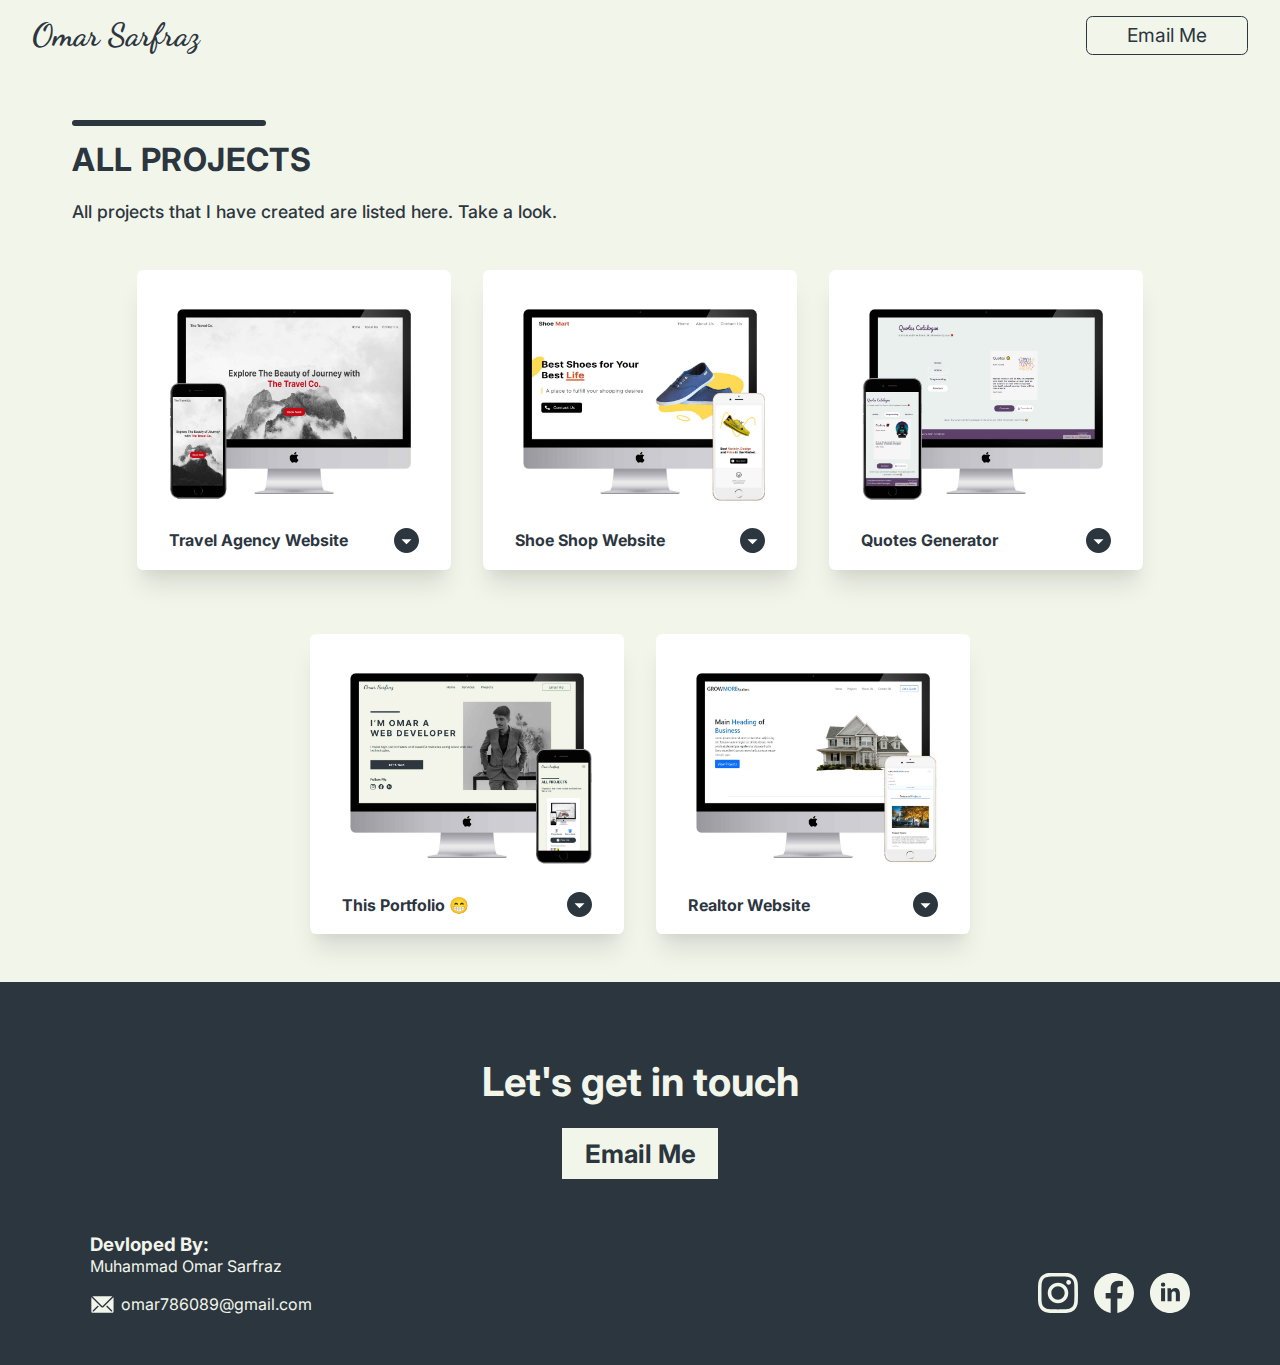
==== projects.html @ 62e6a7c0 "Projects Page Done" ====
<!DOCTYPE html>
<html lang="en">
<head>
    <meta charset="UTF-8">
    <meta http-equiv="X-UA-Compatible" content="IE=edge">
    <meta name="viewport" content="width=device-width, initial-scale=1.0">
    <link rel="preconnect" href="https://fonts.googleapis.com">
    <link rel="preconnect" href="https://fonts.gstatic.com" crossorigin>
    <link href="https://fonts.googleapis.com/css2?family=Dancing+Script:wght@700&family=Inter:wght@400;500;700&display=swap" rel="stylesheet">
    <link rel="stylesheet" href="styles.css">
    <script defer src="projects.js"></script>
    <title>Omar Sarfraz - Projects</title>
</head>
<body>
    <header>
        <div class="logo">
            <a href="#">Omar Sarfraz</a>
        </div>
        <img id="menu" src="assets/Vector-hamburger.svg" alt="Menu">
        <nav id="nav" class="nav-d-none">
            <img id="cross" src="assets/Cross-Icon.svg" alt="Close">
            <ul>
                <li> <a class="nav-link" href="index.html">Home</a> </li>
                <li> <a class="nav-link" href="index.html#services">Services</a> </li>
                <li> <a class="nav-link" href="#">Projects</a> </li>
            </ul>
            <div class="email-button-nav">
                <a href="mailto:omar786089@gmail.com">Email Me</a>
            </div>
        </nav>
    </header>
    <section class="projects-page">
        <div class="projects-page-sec">
            <div>
                <h1 class="services-heading">ALL PROJECTS</h1>
                <p class="services-subheading">All projects that I have created are listed here. Take a look.</p>
            </div>
        </div>
        <div class="container">
            <div class="card">
                <img class="card-pic" src="assets/thetravelco.png" alt="Project Pic">
                <div class="card-hidden-section" id="card-hidden1" data-cardopen="false">
                    <div class="card-icons">
                        <a href="https://www.figma.com/file/0WrxqHz32QwrpqXl2c9Cfi/Business-Website?node-id=2%3A2" target="_blank" rel="noopener noreferrer">
                            <div>
                                <img class="img1" src="assets/logos_figma.svg" alt="Figma Icon">
                                <p>Figma Design</p>
                            </div>
                        </a>
                        <a href="https://bitbucket.org/omarsarfraz/businesswebsite/src/master/" target="_blank" rel="noopener noreferrer">
                            <div>
                                <img class="img2" src="assets/logos_bitbucket.svg" alt="BitBucket Icon">
                                <p>Source Code</p>
                            </div>
                        </a>
                    </div>                    
                    <a class="card-live-btn" href="http://thetravelco.surge.sh/" target="_blank" rel="noopener noreferrer"> <img src="assets/live-icon.svg" alt=""> View Live</a>
                    <div class="tech-used-outer">
                        <h5>Technologies Used</h5>
                        <div class="tech-used">
                            <img src="assets/vscode-icons_file-type-html.svg" alt="HTML">
                            <img src="assets/vscode-icons_file-type-css.svg" alt="CSS">
                            <img src="assets/logos_javascript.svg" alt="JavaScript">
                        </div>
                    </div>
                </div>
                <div class="card-bottom">
                    <h2 class="card-heading" >Travel Agency Website</h2>
                    <svg id="card-bottom1" width="25" height="25" viewBox="0 0 40 40" fill="none" xmlns="http://www.w3.org/2000/svg">
                        <path d="M20 0C8.96 0 0 8.96 0 20C0 31.04 8.96 40 20 40C31.04 40 40 31.04 40 20C40 8.96 31.04 0 20 0ZM20 26L12 18H28L20 26Z" fill="#2C363F"/>
                    </svg>
                </div>
            </div>

            <div class="card">
                <img class="card-pic" src="assets/shoemart.png" alt="Project Pic">
                <div class="card-hidden-section" id="card-hidden2" data-cardopen="false">
                    <div class="card-icons">
                        <a href="https://www.figma.com/file/qsRGljgUSd94bOkDJQV2uw/Landing-Page?node-id=0%3A1" target="_blank" rel="noopener noreferrer">
                            <div>
                                <img class="img1" src="assets/logos_figma.svg" alt="Figma Icon">
                                <p>Figma Design</p>
                            </div>
                        </a>
                        <a href="https://bitbucket.org/omarsarfraz/landinpagehtml/src/master/" target="_blank" rel="noopener noreferrer">
                            <div>
                                <img class="img2" src="assets/logos_bitbucket.svg" alt="BitBucket Icon">
                                <p>Source Code</p>
                            </div>
                        </a>
                    </div>                    
                    <a class="card-live-btn" href="http://shoemartbyomar.surge.sh/" target="_blank" rel="noopener noreferrer"> <img src="assets/live-icon.svg" alt=""> View Live</a>
                    <div class="tech-used-outer">
                        <h5>Technologies Used</h5>
                        <div class="tech-used">
                            <img src="assets/vscode-icons_file-type-html.svg" alt="HTML">
                            <img src="assets/vscode-icons_file-type-css.svg" alt="CSS">
                            <img src="assets/logos_javascript.svg" alt="JavaScript">
                        </div>
                    </div>
                </div>
                <div class="card-bottom">
                    <h2 class="card-heading" >Shoe Shop Website</h2>
                    <svg id="card-bottom2" width="25" height="25" viewBox="0 0 40 40" fill="none" xmlns="http://www.w3.org/2000/svg">
                        <path d="M20 0C8.96 0 0 8.96 0 20C0 31.04 8.96 40 20 40C31.04 40 40 31.04 40 20C40 8.96 31.04 0 20 0ZM20 26L12 18H28L20 26Z" fill="#2C363F"/>
                    </svg>
                </div>
            </div>

            <div class="card">
                <img class="card-pic" src="assets/quotegenerator.png" alt="Project Pic">
                <div class="card-hidden-section" id="card-hidden3" data-cardopen="false">
                    <div class="card-icons">
                        <a href="https://www.figma.com/file/efzPJVreYxTq31LFjkBIi7/Quote-Generator?node-id=0%3A1" target="_blank" rel="noopener noreferrer">
                            <div>
                                <img class="img1" src="assets/logos_figma.svg" alt="Figma Icon">
                                <p>Figma Design</p>
                            </div>
                        </a>
                        <a href="https://bitbucket.org/omarsarfraz/quote-generator/src/master/" target="_blank" rel="noopener noreferrer">
                            <div>
                                <img class="img2" src="assets/logos_bitbucket.svg" alt="BitBucket Icon">
                                <p>Source Code</p>
                            </div>
                        </a>
                    </div>                    
                    <a class="card-live-btn" href="https://quotesgeneratorbyomar.000webhostapp.com/" target="_blank" rel="noopener noreferrer"> <img src="assets/live-icon.svg" alt=""> View Live</a>
                    <div class="tech-used-outer">
                        <h5>Technologies Used</h5>
                        <div class="tech-used">
                            <img src="assets/vscode-icons_file-type-html.svg" alt="HTML">
                            <img src="assets/vscode-icons_file-type-css.svg" alt="CSS">
                            <img src="assets/logos_javascript.svg" alt="JavaScript">
                        </div>
                    </div>
                </div>
                <div class="card-bottom">
                    <h2 class="card-heading" >Quotes Generator</h2>
                    <svg id="card-bottom3" width="25" height="25" viewBox="0 0 40 40" fill="none" xmlns="http://www.w3.org/2000/svg">
                        <path d="M20 0C8.96 0 0 8.96 0 20C0 31.04 8.96 40 20 40C31.04 40 40 31.04 40 20C40 8.96 31.04 0 20 0ZM20 26L12 18H28L20 26Z" fill="#2C363F"/>
                    </svg>
                </div>
            </div>

            <div class="card">
                <img class="card-pic" src="assets/portfolio.png" alt="Project Pic">
                <div class="card-hidden-section" id="card-hidden4" data-cardopen="false">
                    <div class="card-icons">
                        <a href="https://www.figma.com/file/m3MN09W9MPvIzp07MQmGwi/Portfolio-Website?node-id=5%3A2" target="_blank" rel="noopener noreferrer">
                            <div>
                                <img class="img1" src="assets/logos_figma.svg" alt="Figma Icon">
                                <p>Figma Design</p>
                            </div>
                        </a>
                        <a href="https://bitbucket.org/omarsarfraz/htmlportfolio/src" target="_blank" rel="noopener noreferrer">
                            <div>
                                <img class="img2" src="assets/logos_bitbucket.svg" alt="BitBucket Icon">
                                <p>Source Code</p>
                            </div>
                        </a>
                    </div>                    
                    <a class="card-live-btn" href="http://omarsarfraz.surge.sh/" target="_blank" rel="noopener noreferrer"> <img src="assets/live-icon.svg" alt=""> View Live</a>
                    <div class="tech-used-outer">
                        <h5>Technologies Used</h5>
                        <div class="tech-used">
                            <img src="assets/vscode-icons_file-type-html.svg" alt="HTML">
                            <img src="assets/vscode-icons_file-type-css.svg" alt="CSS">
                            <img src="assets/logos_javascript.svg" alt="JavaScript">
                        </div>
                    </div>
                </div>
                <div class="card-bottom">
                    <h2 class="card-heading" >This Portfolio 😁</h2>
                    <svg id="card-bottom4" width="25" height="25" viewBox="0 0 40 40" fill="none" xmlns="http://www.w3.org/2000/svg">
                        <path d="M20 0C8.96 0 0 8.96 0 20C0 31.04 8.96 40 20 40C31.04 40 40 31.04 40 20C40 8.96 31.04 0 20 0ZM20 26L12 18H28L20 26Z" fill="#2C363F"/>
                    </svg>
                </div>
            </div>

            <div class="card">
                <img class="card-pic" src="assets/realtorwebsite.png" alt="Project Pic">
                <div class="card-hidden-section" id="card-hidden5" data-cardopen="false">
                    <div class="card-icons">
                        <a href="https://www.figma.com/file/XooGCKObDdHOqihbjsg7Qn/Coursera-Honors-Assignment-2?node-id=0%3A1" target="_blank" rel="noopener noreferrer">
                            <div>
                                <img class="img1" src="assets/logos_figma.svg" alt="Figma Icon">
                                <p>Figma Design</p>
                            </div>
                        </a>
                        <a href="https://bitbucket.org/omarsarfraz/realtorwebsite/src/master/" target="_blank" rel="noopener noreferrer">
                            <div>
                                <img class="img2" src="assets/logos_bitbucket.svg" alt="BitBucket Icon">
                                <p>Source Code</p>
                            </div>
                        </a>
                    </div>                    
                    <a class="card-live-btn" href="https://capstoneproject-omar.000webhostapp.com/" target="_blank" rel="noopener noreferrer"> <img src="assets/live-icon.svg" alt=""> View Live</a>
                    <div class="tech-used-outer">
                        <h5>Technologies Used</h5>
                        <div class="tech-used">
                            <img src="assets/vscode-icons_file-type-html.svg" alt="HTML">
                            <img src="assets/vscode-icons_file-type-css.svg" alt="CSS">
                            <img src="assets/logos_bootstrap.svg" alt="Bootstrap">
                        </div>
                    </div>
                </div>
                <div class="card-bottom">
                    <h2 class="card-heading" >Realtor Website</h2>
                    <svg id="card-bottom5" width="25" height="25" viewBox="0 0 40 40" fill="none" xmlns="http://www.w3.org/2000/svg">
                        <path d="M20 0C8.96 0 0 8.96 0 20C0 31.04 8.96 40 20 40C31.04 40 40 31.04 40 20C40 8.96 31.04 0 20 0ZM20 26L12 18H28L20 26Z" fill="#2C363F"/>
                    </svg>
                </div>
            </div>
    </section>
    <section class="footer">
        <div class="container">
            <div class="footer-heading">
                <h1>Let's get in touch</h1>
                <a href="mailto:omar786089@gmail.com">Email Me</a>
            </div>
            <div class="footer-bottom">
                <div class="develop-credits">
                    <h3>Devloped By:</h3>
                    <p>Muhammad Omar Sarfraz</p>
                    <div class="email">
                        <img src="assets/clarity_email-solid.svg" alt="Email">
                        <p>omar786089@gmail.com</p>
                    </div>
                </div>
                <div class="footer-social">
                    <a href="https://www.instagram.com/omar_sarfraz_/" target="_blank" rel="noopener noreferrer">
                        <svg width="40" height="40" viewBox="0 0 30 30" fill="none" xmlns="http://www.w3.org/2000/svg">
                            <path d="M15 0C10.9223 0 10.4141 0.01969 8.81829 0.0871984C7.2159 0.165958 6.13202 0.414427 5.17565 0.785723C4.17471 1.1636 3.26822 1.75523 2.51938 2.51938C1.7531 3.26647 1.16114 4.17346 0.785723 5.17565C0.414427 6.13202 0.165958 7.2159 0.0871984 8.81829C0.0150019 10.4151 0 10.9223 0 15C0 19.0777 0.01969 19.5859 0.0871984 21.1817C0.165958 22.7794 0.414427 23.868 0.785723 24.8244C1.1636 25.8253 1.75523 26.7318 2.51938 27.4806C3.26647 28.2469 4.17346 28.8389 5.17565 29.2143C6.13202 29.5809 7.22059 29.834 8.81829 29.9128C10.4151 29.985 10.9223 30 15 30C19.0777 30 19.5859 29.9803 21.1817 29.9128C22.7794 29.834 23.868 29.5799 24.8244 29.2143C25.8253 28.8364 26.7318 28.2448 27.4806 27.4806C28.2479 26.7343 28.84 25.8271 29.2143 24.8244C29.5809 23.868 29.834 22.7794 29.9128 21.1817C29.985 19.5849 30 19.0777 30 15C30 10.9223 29.9803 10.4141 29.9128 8.81829C29.834 7.22059 29.5799 6.12639 29.2143 5.17565C28.8364 4.17471 28.2448 3.26822 27.4806 2.51938C26.7343 1.75212 25.8271 1.16 24.8244 0.785723C23.868 0.414427 22.7794 0.165958 21.1817 0.0871984C19.5849 0.0150019 19.0777 0 15 0ZM15 2.70034C19.0046 2.70034 19.4827 2.72003 21.0654 2.78754C22.5253 2.85598 23.3204 3.09976 23.8483 3.30604C24.5009 3.54693 25.0916 3.93035 25.5773 4.42837C26.0744 4.91201 26.4564 5.50133 26.6949 6.15264C26.9012 6.68052 27.145 7.47562 27.2134 8.93549C27.2809 10.5182 27.3006 10.9973 27.3006 15.0009C27.3006 19.0046 27.2809 19.4837 27.2078 21.0664C27.129 22.5263 26.8852 23.3214 26.6799 23.8492C26.3958 24.5534 26.0789 25.0456 25.5557 25.5782C25.0684 26.0731 24.4781 26.4547 23.8267 26.6958C23.3054 26.9021 22.4991 27.1459 21.0336 27.2143C19.4424 27.2818 18.9736 27.3015 14.9587 27.3015C10.9439 27.3015 10.476 27.2818 8.88299 27.2087C7.42312 27.13 6.6177 26.8862 6.08982 26.6808C5.37724 26.3967 4.88874 26.0798 4.36555 25.5566C3.83767 25.0288 3.502 24.5262 3.24322 23.8277C3.03319 23.3064 2.79316 22.5 2.71534 21.0345C2.6619 19.4621 2.63658 18.9746 2.63658 14.9784C2.63658 10.9842 2.6619 10.4957 2.71534 8.90361C2.79316 7.43812 3.03319 6.63364 3.24322 6.11045C3.502 5.39692 3.83861 4.90936 4.36555 4.38148C4.8878 3.85923 5.37724 3.52169 6.08982 3.25728C6.6177 3.05194 7.40343 2.80816 8.86892 2.73503C10.4601 2.67783 10.9289 2.65721 14.9381 2.65721L15 2.70034ZM15 7.30123C13.9886 7.30086 12.9871 7.49979 12.0527 7.88665C11.1182 8.27351 10.2691 8.84072 9.554 9.55587C8.83885 10.271 8.27164 11.1201 7.88477 12.0545C7.49791 12.989 7.29898 13.9905 7.29935 15.0019C7.29898 16.0132 7.49791 17.0148 7.88477 17.9492C8.27164 18.8837 8.83885 19.7327 9.554 20.4479C10.2691 21.163 11.1182 21.7302 12.0527 22.1171C12.9871 22.504 13.9886 22.7029 15 22.7025C16.0114 22.7029 17.0129 22.504 17.9473 22.1171C18.8818 21.7302 19.7309 21.163 20.446 20.4479C21.1612 19.7327 21.7284 18.8837 22.1152 17.9492C22.5021 17.0148 22.701 16.0132 22.7006 15.0019C22.701 13.9905 22.5021 12.989 22.1152 12.0545C21.7284 11.1201 21.1612 10.271 20.446 9.55587C19.7309 8.84072 18.8818 8.27351 17.9473 7.88665C17.0129 7.49979 16.0114 7.30086 15 7.30123ZM15 20.0022C12.2359 20.0022 9.99969 17.766 9.99969 15.0019C9.99969 12.2378 12.2359 10.0016 15 10.0016C17.7641 10.0016 20.0003 12.2378 20.0003 15.0019C20.0003 17.766 17.7641 20.0022 15 20.0022ZM24.8112 6.99369C24.8107 7.47156 24.6205 7.92968 24.2825 8.26742C23.9444 8.60514 23.4861 8.79485 23.0082 8.79485C22.7719 8.79485 22.5379 8.74831 22.3196 8.65789C22.1013 8.56746 21.903 8.43493 21.7359 8.26785C21.5688 8.10077 21.4363 7.90242 21.3459 7.68412C21.2554 7.46582 21.2089 7.23185 21.2089 6.99556C21.2089 6.75928 21.2554 6.5253 21.3459 6.307C21.4363 6.08871 21.5688 5.89035 21.7359 5.72327C21.903 5.55619 22.1013 5.42366 22.3196 5.33324C22.5379 5.24281 22.7719 5.19627 23.0082 5.19627C23.9993 5.19627 24.8112 6.00263 24.8112 6.99369Z" fill="#F2F5EA"/>
                        </svg>
                    </a>
                    <a href="https://www.facebook.com/people/Omar-Sarfraz/100008630261706/" target="_blank" rel="noopener noreferrer">
                        <svg width="40" height="40" viewBox="0 0 30 30" fill="none" xmlns="http://www.w3.org/2000/svg">
                            <path fill-rule="evenodd" clip-rule="evenodd" d="M0 15.0838C0 22.5413 5.41625 28.7425 12.5 30V19.1663H8.75V15H12.5V11.6663C12.5 7.91625 14.9163 5.83375 18.3337 5.83375C19.4163 5.83375 20.5837 6 21.6663 6.16625V10H19.75C17.9163 10 17.5 10.9163 17.5 12.0837V15H21.5L20.8337 19.1663H17.5V30C24.5837 28.7425 30 22.5425 30 15.0838C30 6.7875 23.25 0 15 0C6.75 0 0 6.7875 0 15.0838Z" fill="#F2F5EA"/>
                        </svg>
                    </a>
                    <a href="www.linkedin.com/in/m-omar-sarfraz" target="_blank" rel="noopener noreferrer">
                        <svg width="40" height="40" viewBox="0 0 30 30" fill="none" xmlns="http://www.w3.org/2000/svg">
                            <path d="M15 0C6.71562 0 0 6.71562 0 15C0 23.2844 6.71562 30 15 30C23.2844 30 30 23.2844 30 15C30 6.71562 23.2844 0 15 0ZM11.3281 21.2172H8.29062V11.4422H11.3281V21.2172ZM9.79062 10.2422C8.83125 10.2422 8.21094 9.5625 8.21094 8.72187C8.21094 7.86406 8.85 7.20469 9.82969 7.20469C10.8094 7.20469 11.4094 7.86406 11.4281 8.72187C11.4281 9.5625 10.8094 10.2422 9.79062 10.2422ZM22.4219 21.2172H19.3844V15.8C19.3844 14.5391 18.9437 13.6828 17.8453 13.6828C17.0063 13.6828 16.5078 14.2625 16.2875 14.8203C16.2062 15.0188 16.1859 15.3 16.1859 15.5797V21.2156H13.1469V14.5594C13.1469 13.3391 13.1078 12.3187 13.0672 11.4406H15.7062L15.8453 12.7984H15.9062C16.3062 12.1609 17.2859 11.2203 18.925 11.2203C20.9234 11.2203 22.4219 12.5594 22.4219 15.4375V21.2172Z" fill="#F2F5EA"/>
                        </svg>
                    </a>
                </div>
            </div>
        </div>
    </section>
</body>
</html>
---- styles.css ----
:root{
    --black: #2C363F;
    --primary-color: #F2F5EA;
}

body{
    margin: 0;
    padding: 0;
    font-family: 'Inter', sans-serif;
    box-sizing: border-box;
    color: var(--black);
    background-color: var(--primary-color);
}

.container{
    max-width: 650px;
}

section{
    padding: 3rem 2rem;
    display: flex;
    justify-content: center;
}

header{
    padding: 1rem 2rem;
    display: flex;
    justify-content: space-between;
}

.logo{
    display: inline;
}

.logo a{
    text-decoration: none;
    color: var(--black);
    font-size: 2rem;
    font-weight: bold;
    font-family: 'Dancing Script';
    position: relative;
}

.logo a::after{
    content: '';
    width: 0;
    height: 3px;
    position: absolute;
    bottom: -5px;
    border-radius: 5rem;
    left: 0;
    background-color: var(--black);
    transition: width 0.5s ease;
}

.logo a:hover::after{
    width: 100%;
}

#cross{
    position: absolute;
    right: 1rem;
    top: 1rem;
    cursor: pointer;
}

#menu{
    cursor: pointer;
}

nav{
    background-color: var(--black);
    padding: 6rem 3rem;
    position: absolute;
    right: 0;
    top: 0;
    height: 100vh;
    width: 44%;
    animation: left-to-right 0.8s forwards;
    z-index: 10;
}

.nav-d-none{
    display: none;
}

nav ul{
    padding: 0;
    margin-bottom: 4rem;
}

nav li{
    list-style: none;
    margin-top: 0.8rem;
    opacity: 0;
}

nav li:nth-child(1){
    animation: li 2s forwards;
}

nav li:nth-child(2){
    animation: li 2s forwards;
    animation-delay: 0.5s;
}

nav li:nth-child(3){
    animation: li 2s forwards;
    animation-delay: 1s;
}

nav li a{
    position: relative;
}

nav li a::after{
    content: '';
    width: 0;
    height: 3px;
    position: absolute;
    bottom: -5px;
    border-radius: 5rem;
    left: 0;
    background-color: var(--primary-color);
    transition: width 0.5s ease;
}

nav li a:hover::after{
    width: 100%;
}

.nav-link{
    text-decoration: none;
    font-size: 1.2rem;
    font-weight: 500;
    color: white;
}

.email-button-nav{
    width: 100%;
    border: 2px solid white;
    padding: 0.4rem 0;
    border-radius: 0.4rem;
    display: flex;
    justify-content: center;
}

.email-button-nav a{
    text-decoration: none;
    color: white;
    font-size: 1.2rem;
}

.email-button-nav:hover{
    border-radius: 4rem;
    transform: scale(1.1);
    transition: all 0.3s ease;
    box-shadow: rgba(0, 0, 0, 0.1) 0px 20px 25px -5px, rgba(0, 0, 0, 0.04) 0px 10px 10px -5px;
}

.left{
    animation: left-to-right 1s forwards;
}

.hero-heading{
    font-size: 1.6rem;
    letter-spacing: 0.15rem;
    position: relative;
}

.hero-heading::before{
    content: '';
    width: 25%;
    height: 4px;
    position: absolute;
    border-radius: 5rem;
    top: -20px;
    left: 0;
    background-color: var(--black);
}

.hero-subheading{
    font-size: 1.1rem;
    width: 90%;
}

.hero-btn-social{
    margin-top: 3rem;
    display: flex;
    justify-content: center;
    flex-wrap: wrap;
}

.black-btn{
    display: flex;
    justify-content: center;
    background-color: var(--black);
    padding: 1rem 1rem;
    width: 60%;
}

.black-btn:hover{
    border-radius: 4rem;
    transform: scale(1.1);
    transition: all 0.3s ease;
    box-shadow: rgba(0, 0, 0, 0.1) 0px 20px 25px -5px, rgba(0, 0, 0, 0.04) 0px 10px 10px -5px;
}

.black-btn a{
    text-decoration: none;
    color: white;
    font-weight: bold;
    text-align: center;
    width: 100%;
}

.hero-social{
    padding-top: 2rem;
    margin-top: 1rem;
    display: flex;
    justify-content: center;
    align-items: center;
    gap: 1rem;
    flex-wrap: wrap;
    width: 60%;
}

.hero-social h3{
    text-align: center;
    margin: 0;
    width: 100%;
}

.hero-social div{
    display: flex;
    justify-content: center;
    gap: 1rem;
    width: 100%;
}

.hero-social a:hover{
    transform: scale(1.1);
    transition: all 0.3s ease;
}

.hero-pic-main{
    display: flex;
    justify-content: center;
    z-index: -1;
    animation: left-to-right 2s forwards;
}

.hero-pic{
    width: 100vw;
    margin: 2rem -2rem 0 -2rem;
    max-width: 500px;
}

.hero{
    padding-bottom: 0;
}

.services{
    background-color: var(--black);
    color: var(--primary-color);
}

.services-heading{
    font-size: 2rem;
    letter-spacing: 0.02em;
    position: relative;
}

.services-heading::before{
    content: '';
    width: 15%;
    height: 4px;
    position: absolute;
    border-radius: 5rem;
    top: -10px;
    left: 0;
    background-color: var(--black);
}

.service-left .services-heading::before{
    background-color: var(--primary-color);
}

.services-subheading{
    font-size: 1.1rem;
}

.service{
    display: flex;
    justify-content: space-between;
    align-items: center;
    margin: 0 -2rem;
    padding: 2rem 2rem 1rem 2rem;
}

.service img{
    width: 30px;
    height: 30px;
    cursor: pointer;
}

.service-inner{
    display: flex;
    align-items: center;
}

.service-inner h1{
    font-size: 1.8rem;
    display: inline;
    margin: 0;
    margin-right: 0.4rem;
}

.service-inner p{
    display: inline;
    margin: 0;
    font-size: 1.1rem;
}

.service-details{
    font-size: 1rem;
    padding: 1rem;
    border: 2px solid var(--primary-color);
    border-radius: 0.4rem;
}

.paragraph-hidden{
    overflow: hidden;
    transform: translateY(-20px);
    height: 0;
    padding: 0;
    opacity: 0;
    transition: all 1s ease;
}

.paragraph-hidden-end{
    overflow: hidden;
    height: unset;
    opacity: 1;
    transform: translateY(0);
    transition: all 1s ease;
}

.list{
    display: flex;
    flex-wrap: wrap;
    justify-content: space-between;
    gap: 2rem;
    margin-bottom: 6rem;
}

.list p{
    margin: 0;
    font-size: 2rem;
    display: inline;
    width: 195px;
    animation: list 3s infinite;
}

.list p:nth-child(1){
    animation-delay: 1s;
}

.list p:nth-child(2){
    animation-delay: 0.5s;
}

.list p:nth-child(3){
    animation-delay: 1.8s;
}

.list p:nth-child(4){
    animation-delay: 1.7s;
}

.list p:nth-child(6){
    animation-delay: 0.3s;
}

.list p:nth-child(8){
    animation-delay: 2s;
}

.list p:nth-child(5){
    animation-delay: 1.2s;
}

.list p:nth-child(11){
    animation-delay: 1.3s;
}

.list p:nth-child(12){
    animation-delay: 0.8s;
}

.card-outer{
    display: flex;
    justify-content: center;
    flex-wrap: wrap;
    gap: 2rem;
}

.card{
    margin-top: 2rem;
    max-width: 300px;
    background-color: white;
    padding: 2rem;
    border-radius: .4rem;
    display: flex;
    align-items: center;
    flex-direction: column;
    box-shadow: rgba(0, 0, 0, 0.1) 0px 20px 25px -5px, rgba(0, 0, 0, 0.04) 0px 10px 10px -5px;
}

.card:hover{
    animation: card-hover 1s ease-in-out forwards;
}

.card-pic{
    width: 100%;
    max-width: 300px;
}

.card-heading, .card-subheading{
    max-width: 270px;
    text-align: center;
}

.card-subheading{
    margin: 0;
    margin-bottom: 1rem;
}

.card-icons{
    width: 100%;
    display: flex;
    justify-content: space-evenly;
    gap: 1rem;
    margin: 2rem 0;
}

.card-icons img{
    width: 30px;
    height: 30px;
    margin-right: 0.2rem;
}

.card-icons div{
    display: flex;
    align-items: center;
    flex-direction: column;
}

.card-icons p{
    font-size: 1rem;
    margin-bottom: 0;
    text-align: center;
}

.card-icons a{
    text-decoration: none;
    color: #2C363F;
}

.card-icons a:hover{
    transform: scale(1.1);
    transition: all 0.3s ease;
    box-shadow: rgba(0, 0, 0, 0.1) 0px 20px 25px -5px, rgba(0, 0, 0, 0.04) 0px 10px 10px -5px;
}

.card-live-btn{
    display: flex;
    width: 80%;
    justify-content: center;
    background-color: var(--black);
    border-radius: 2rem;
    padding: 0.6rem 0.6rem;
    text-decoration: none;
    color: white;
    font-size: 1.2rem;
}

.card-live-btn:hover{
    border-radius: 0.5rem;
    transform: scale(1.05);
    transition: all 0.3s ease;
    box-shadow: rgba(0, 0, 0, 0.1) 0px 20px 25px -5px, rgba(0, 0, 0, 0.04) 0px 10px 10px -5px;
}

.card-live-btn img{
    margin-right: 0.6rem;
}

.tech-used{
    width: 60%;
    display: flex;
    flex-direction: row;
    justify-content: space-evenly;
    align-items: center;
}

.card h5{
    margin: 1rem 0 0.5rem 0;
    color: var(--black);
}

.tech-used img{
    width: 25px;
    height: 25px;
}

.projects-btn{
    width: 100%;
    display: flex;
    justify-content: center;
    margin-top: 3.5rem;
}

.footer{
    background-color: var(--black);
    color: var(--primary-color);
}

.footer-heading{
    width: 100%;
    text-align: center;
}

.footer-heading h1{
    margin-bottom: 2rem;
}

.footer-heading a{
    background-color: var(--primary-color);
    text-decoration: none;
    color: var(--black);
    padding: 0.6rem 1rem;
    font-weight: bold;
    font-size: 1.2rem;
}

.footer-heading a:hover{
    border-radius: 4rem;
    transition: all 0.3s ease;
    box-shadow: rgba(255, 255, 255, 0.1) 0px 20px 25px -5px, rgba(255, 255, 255, 0.04) 0px 10px 10px -5px;
}

.develop-credits{
    margin-top: 3rem;
}

.develop-credits h3,p{
    margin: 0;
}

.email{
    display: flex;
    align-items: center;
    margin: 2rem 0;
}

.email img{
    width: 25px;
    height: 25px;
    margin-right: .4rem;
}

.footer-social{
    display: flex;
    justify-content: center;
    gap: 1rem;
}

.footer-social a:hover{
    transform: scale(1.1);
    transition: all 0.3s ease;
}

.design-credits{
    border-top: 1px solid var(--primary-color);
    padding: 1rem 2rem;
    background-color: var(--black);
    color: var(--primary-color);
}

.design-credits a{
    color: var(--primary-color);
}

.footer .container{
    width: 60%;
}

.circular-btn{
    display: none;
    background-color: var(--primary-color);
    border-radius: 4rem;
    font-weight: bold;
    width: 2.6rem;
    padding: 1rem;
}

.circular-btn a{
    text-decoration: none;
    color: var(--black);
}

.circular-btn:hover{
    border-radius: 1rem;
    transform: scale(1.1);
    transition: all 0.3s ease;
    box-shadow: rgba(255, 255, 255, 0.1) 0px 20px 25px -5px, rgba(255, 255, 255, 0.04) 0px 10px 10px -5px;
}

.projects-page .card{
    max-width: 250px;
    padding-bottom: 0;
    animation: none;
    flex-grow: 0;
    align-self: center;
}

.projects-page .container{
    display: flex;
    gap: 2rem;
    flex-wrap: wrap;
    justify-content: center;
}

.projects-page .card-live-btn{
    width: 90%;
}

.projects-page p{
    font-weight: 500;
}

.projects-page .tech-used-outer{
    width: 100%;
}

.projects-page h5{
    color: #8E9193;
    font-weight: normal;
    font-size: 1rem;
}

.projects-page .tech-used{
    justify-content: flex-start;
    gap: 0.3rem;
}

.projects-page h2{
    font-size: 1rem;
}

.projects-page .card-icons{
    margin-bottom: 1.2rem;
}

.projects-page{
    align-items: center;
    flex-direction: column;
}

.projects-page-sec{
    display: flex;
    flex-grow: 1;
    justify-content: flex-start;
    width: 100%;
    margin-bottom: 1rem;
}

.projects-page-sec .services-heading::before{
    width: 40%;
}

.card-bottom{
    display: flex;
    justify-content: space-between;
    align-items: center;
    width: 100%;
    margin-top: 1rem;
    margin-bottom: 0.4rem;
}

.card-hidden-section{
    width: 100%;
    height: 0;
    opacity: 0;
    transform: scale(0);
}

.card-hidden-section-anim{
    animation: card-section 2s forwards;
}

.flip-vertical{
    transform: rotate(180deg);
}

.card-bottom svg{
    cursor: pointer;
}

@keyframes card-section {
    0%{
        opacity: 0;
        height: 0;
        transform: scaleY(0.7);
        transform-origin: top;
    }100%{
        opacity: 1;
        height: 100%;
        transform: scaleY(1);
    }
}

@keyframes card-hover {
    0%{
        transform: translateX(0);
    }
    100%{
        transform: translateY(-30px);
    }
}

@keyframes left {
    0%{
        transform: translateY(-100px);
        opacity: 0.5;
    }100%{
        opacity: 1;
        transform: translateY(0);
    }
}

@keyframes left-to-right {
    0%{
        opacity: 0;
        transform: translateX(100px);
    }
    100%{
        opacity: 1;
        transform: translateX(0);
    }
}

@keyframes li {
    0%{
        opacity: 0;
    }
    100%{
        opacity: 1;
    }
}

@keyframes list {
    0%{
        transform: translate(0, 0);
    }25%{
        transform: translate(7px, -5px);
    }
    50%{
        transform: translate(6px, 0);
    }75%{
        transform: translate(-5px, 6px);
    }
    100%{
        transform: translate(0, 0);
    }
}

@media (min-width: 786px) {
    
    .container{
        max-width: 900px;
    }

    .hero .container{
        display: flex;
    }

    .hero .left{
        width: 70%;
        display: inline;
    }

    .hero-pic-main{
        width: 45%;
    }

    .hero-pic{
        width: 140%;
        display: inline;
        margin: 0;
        position: relative;
        left: -25%;
        z-index: -1;
    }

    .left{
        animation: left 2s forwards;
    }

    .hero-btn-social{
        justify-content: left;
    }

    .hero-social{
        justify-content: left;
    }

    .hero-social h3{
        text-align: left;
    }

    .hero-social div{
        justify-content: left;
    }

    .hero-heading{
        margin-top: 4rem;
        font-size: 2.5rem;
        letter-spacing: 0.4rem;
    }

    .hero-heading::before{
        height: 8px;
        top: -40px;
    }

    .services-heading::before{
        height: 6px;
        top: -20px;
        width: 5%;
    }

    .service-left .services-heading::before{
        width: 20%;
    }

    .hero{
        padding-bottom: 5rem;
    }

    .nav-d-none{
        display: inline;
    }

    #cross, #menu{
        display: none;
    }

    nav{
        width: 60%;
        height: 100%;
        position: relative;
        background-color: transparent;
        padding: 0;
    }

    nav li{
        display: inline;
        margin-right: 1rem;
    }

    nav ul{
        display: inline;
        margin: 0;
    }

    nav li a::after{
        background-color: var(--black);
    }
    
    .nav-link{
        color: var(--black);
        font-size: 1.1rem;
        font-weight: 500;
    }
    
    .email-button-nav{
        width: 8rem;
        display: inline;
        padding: 0.4rem 1rem;
        text-align: center;
        right: 0;
        border: 1.5px solid var(--black);
    }

    .email-button-nav, .email-button-nav a{
        color: var(--black);
    }

    #nav{
        display: flex;
        justify-content: space-between;
        align-items: center;
        animation: none;
    }

    .develop-credits{
        margin: 0;
    }

    .email{
        margin-bottom: 0;
        margin-top: 1rem;
    }

    .footer-bottom{
        display: flex;
        justify-content: space-between;
        align-items: flex-end;
        margin-top: 4rem;
    }

    .footer .container{
        width: 100%;
    }

    .footer-heading h1{
        font-size: 2.5rem;
    }

    .footer-heading a{
        font-size: 1.6rem;
        padding: .6rem 1.4rem;
    }

    .projects-page-sec{
        margin-left: 5rem;
    }

    .projects-page-sec .services-heading::before{
        width: 40%;
    }
}

@media (min-width: 1024px) {
    
    .container{
        max-width: 1100px;
    }

    .hero-heading{
        margin-top: 6rem;
        font-size: 3rem;
        letter-spacing: 0.4rem;
    }

    .black-btn{
        width: 40%;
    }

    nav li{
        margin-right: 2rem;
    }

    .circular-btn{
        display: block;
    }

    .service{
        padding-top: 1rem;
    }

    .services .container{
        display: flex;
        gap: 8rem;
    }

    .service-left{
        width: 35%;
        display: flex;
        flex-direction: column;
        justify-content: space-between;
    }

    .service-right{
        width: 65%;
    }

    .service-inner h1{
        font-size: 2.2rem;
    }
    
    .service-inner p{
        font-size: 1.3rem;
    }

}
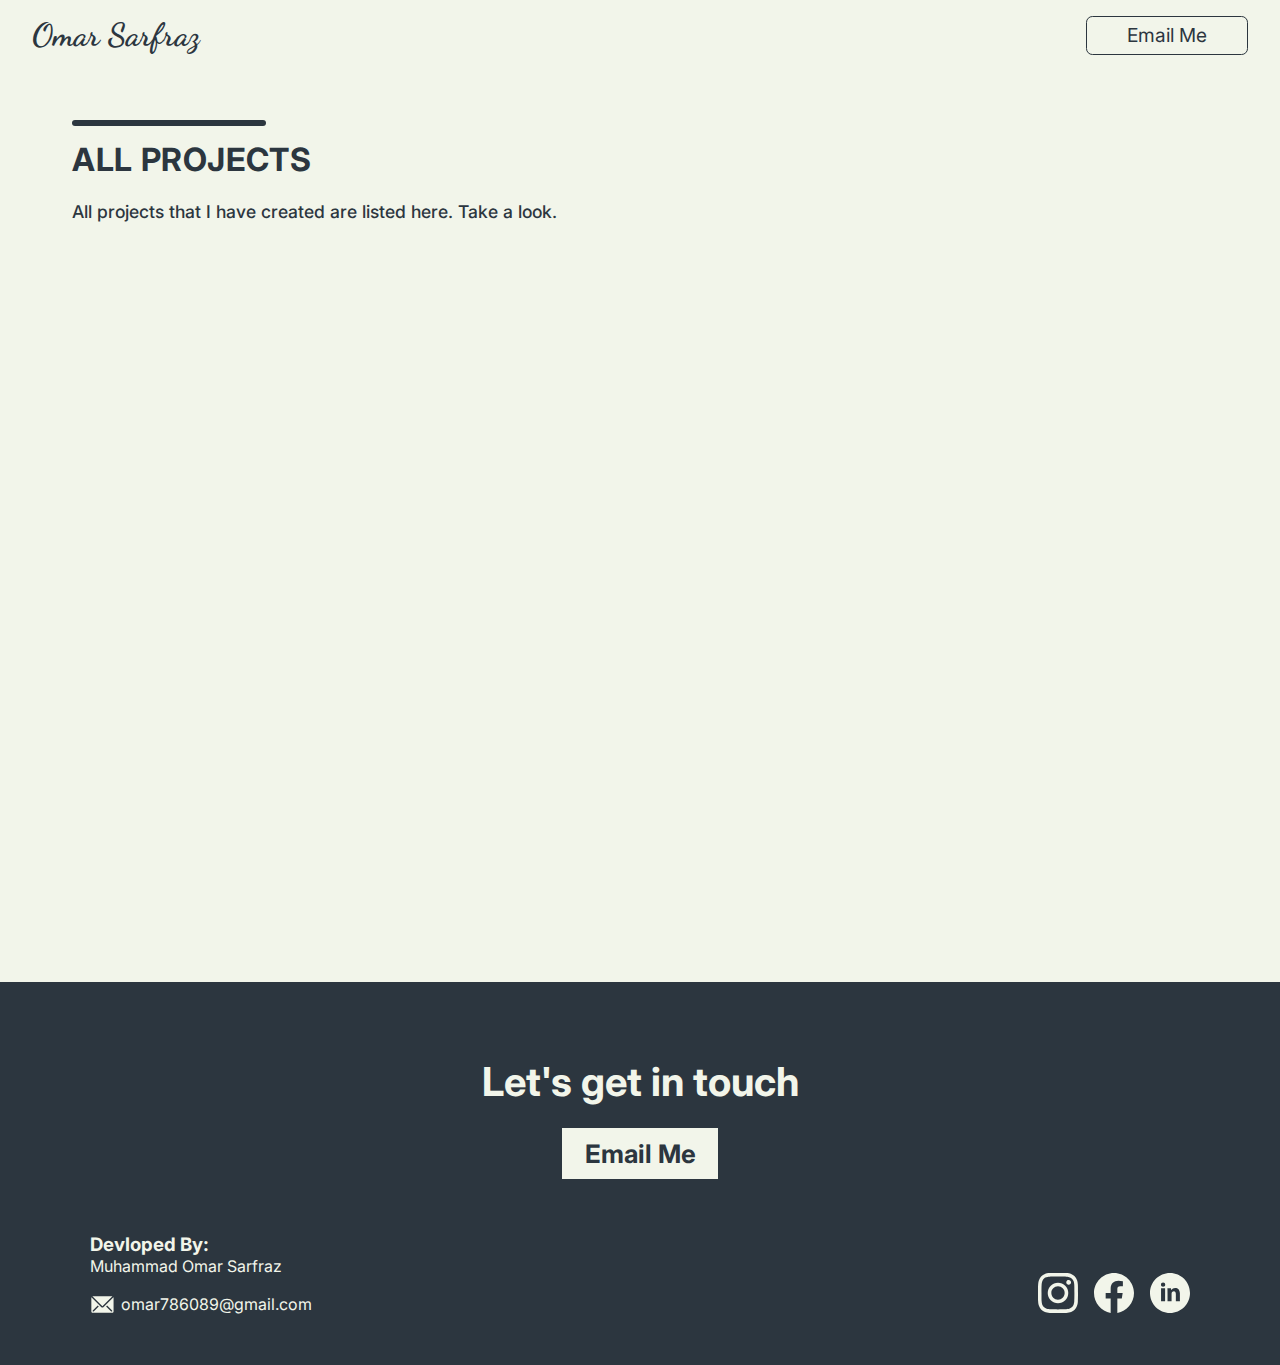
==== commit e4958c24: "Projects Page Animation" ====
--- a/projects.html
+++ b/projects.html
@@ -37,7 +37,7 @@
             </div>
         </div>
         <div class="container">
-            <div class="card">
+            <div class="card p-card">
                 <img class="card-pic" src="assets/thetravelco.png" alt="Project Pic">
                 <div class="card-hidden-section" id="card-hidden1" data-cardopen="false">
                     <div class="card-icons">
@@ -72,7 +72,7 @@
                 </div>
             </div>
 
-            <div class="card">
+            <div class="card p-card">
                 <img class="card-pic" src="assets/shoemart.png" alt="Project Pic">
                 <div class="card-hidden-section" id="card-hidden2" data-cardopen="false">
                     <div class="card-icons">
@@ -107,7 +107,7 @@
                 </div>
             </div>
 
-            <div class="card">
+            <div class="card p-card">
                 <img class="card-pic" src="assets/quotegenerator.png" alt="Project Pic">
                 <div class="card-hidden-section" id="card-hidden3" data-cardopen="false">
                     <div class="card-icons">
@@ -142,7 +142,7 @@
                 </div>
             </div>
 
-            <div class="card">
+            <div class="card p-card">
                 <img class="card-pic" src="assets/portfolio.png" alt="Project Pic">
                 <div class="card-hidden-section" id="card-hidden4" data-cardopen="false">
                     <div class="card-icons">
@@ -177,7 +177,7 @@
                 </div>
             </div>
 
-            <div class="card">
+            <div class="card p-card">
                 <img class="card-pic" src="assets/realtorwebsite.png" alt="Project Pic">
                 <div class="card-hidden-section" id="card-hidden5" data-cardopen="false">
                     <div class="card-icons">
--- a/styles.css
+++ b/styles.css
@@ -11,6 +11,23 @@
     color: var(--black);
     background-color: var(--primary-color);
 }
+
+/* .overlay{
+    position: absolute;
+    z-index: 20;
+    height: 100vh;
+    width: 100vw;
+    background-color: var(--primary-color);
+    color: var(--black);
+    font-family: 'Dancing Script';
+    display: flex;
+    justify-content: center;
+    align-items: center;
+}
+
+.overlay-hidden{
+    display: none !important;
+} */
 
 .container{
     max-width: 650px;
@@ -708,6 +725,35 @@
     cursor: pointer;
 }
 
+.p-card:nth-child(1){
+    opacity: 0;
+    animation: li 2s forwards;
+}
+
+.p-card:nth-child(2){
+    opacity: 0;
+    animation: li 2s forwards;
+    animation-delay: 0.5s;
+}
+
+.p-card:nth-child(3){
+    opacity: 0;
+    animation: li 2s forwards;
+    animation-delay: 1s;
+}
+
+.p-card:nth-child(4){
+    opacity: 0;
+    animation: li 2s forwards;
+    animation-delay: 1.5s;
+}
+
+.p-card:nth-child(5){
+    opacity: 0;
+    animation: li 2s forwards;
+    animation-delay: 2s;
+}
+
 @keyframes card-section {
     0%{
         opacity: 0;
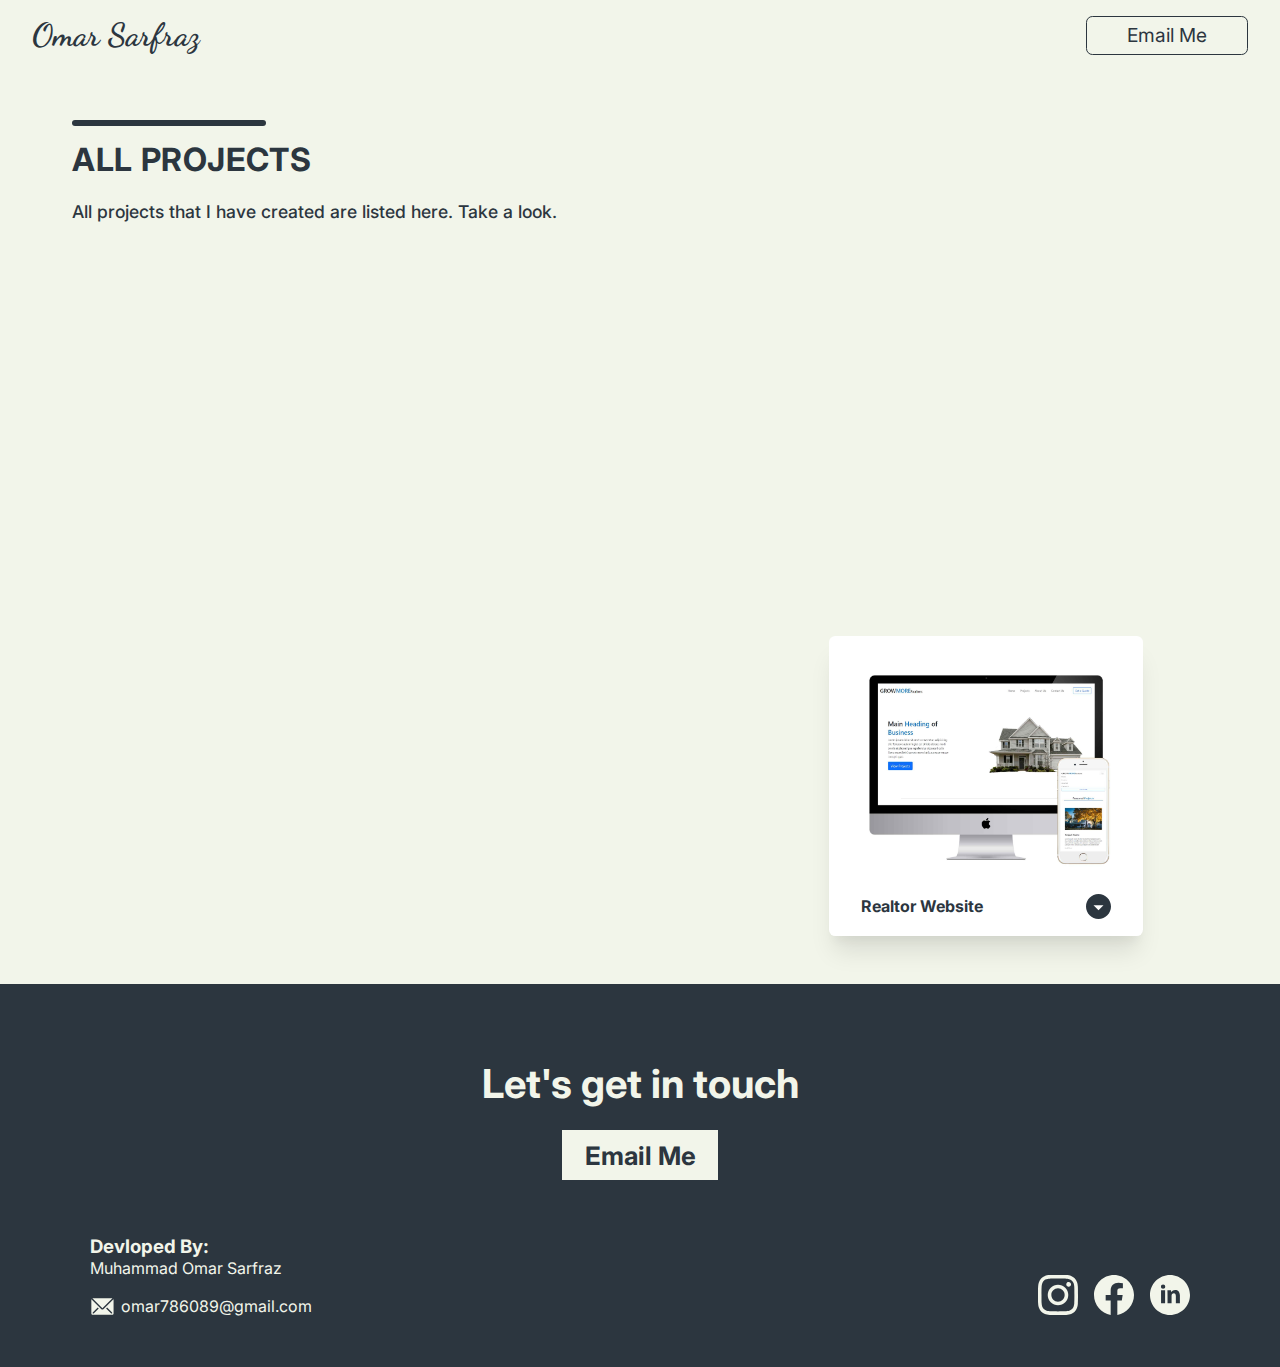
==== commit 9e48fdc3: "Added Productivity Project" ====
--- a/projects.html
+++ b/projects.html
@@ -1,16 +1,20 @@
 <!DOCTYPE html>
 <html lang="en">
+
 <head>
     <meta charset="UTF-8">
     <meta http-equiv="X-UA-Compatible" content="IE=edge">
     <meta name="viewport" content="width=device-width, initial-scale=1.0">
     <link rel="preconnect" href="https://fonts.googleapis.com">
     <link rel="preconnect" href="https://fonts.gstatic.com" crossorigin>
-    <link href="https://fonts.googleapis.com/css2?family=Dancing+Script:wght@700&family=Inter:wght@400;500;700&display=swap" rel="stylesheet">
+    <link
+        href="https://fonts.googleapis.com/css2?family=Dancing+Script:wght@700&family=Inter:wght@400;500;700&display=swap"
+        rel="stylesheet">
     <link rel="stylesheet" href="styles.css">
     <script defer src="projects.js"></script>
     <title>Omar Sarfraz - Projects</title>
 </head>
+
 <body>
     <header>
         <div class="logo">
@@ -38,23 +42,110 @@
         </div>
         <div class="container">
             <div class="card p-card">
+                <img class="card-pic" src="assets/quotegenerator.png" alt="Project Pic">
+                <div class="card-hidden-section" id="card-hidden3" data-cardopen="false">
+                    <div class="card-icons">
+                        <a href="https://www.figma.com/file/efzPJVreYxTq31LFjkBIi7/Quote-Generator?node-id=0%3A1"
+                            target="_blank" rel="noopener noreferrer">
+                            <div>
+                                <img class="img1" src="assets/logos_figma.svg" alt="Figma Icon">
+                                <p>Figma Design</p>
+                            </div>
+                        </a>
+                        <a href="https://bitbucket.org/omarsarfraz/quote-generator/src/master/" target="_blank"
+                            rel="noopener noreferrer">
+                            <div>
+                                <img class="img2" src="assets/logos_bitbucket.svg" alt="BitBucket Icon">
+                                <p>Source Code</p>
+                            </div>
+                        </a>
+                    </div>
+                    <a class="card-live-btn" href="https://quotesgeneratorbyomar.000webhostapp.com/" target="_blank"
+                        rel="noopener noreferrer"> <img src="assets/live-icon.svg" alt=""> View Live</a>
+                    <div class="tech-used-outer">
+                        <h5>Technologies Used</h5>
+                        <div class="tech-used">
+                            <img src="assets/vscode-icons_file-type-html.svg" alt="HTML">
+                            <img src="assets/vscode-icons_file-type-css.svg" alt="CSS">
+                            <img src="assets/logos_javascript.svg" alt="JavaScript">
+                        </div>
+                    </div>
+                </div>
+                <div class="card-bottom">
+                    <h2 class="card-heading">Quotes Generator</h2>
+                    <svg id="card-bottom3" width="25" height="25" viewBox="0 0 40 40" fill="none"
+                        xmlns="http://www.w3.org/2000/svg">
+                        <path
+                            d="M20 0C8.96 0 0 8.96 0 20C0 31.04 8.96 40 20 40C31.04 40 40 31.04 40 20C40 8.96 31.04 0 20 0ZM20 26L12 18H28L20 26Z"
+                            fill="#2C363F" />
+                    </svg>
+                </div>
+            </div>
+
+            <div class="card p-card">
+                <img class="card-pic" src="assets/productiveco.png" alt="Project Pic">
+                <div class="card-hidden-section" id="card-hidden5" data-cardopen="false">
+                    <div class="card-icons">
+                        <a href="https://www.figma.com/file/W5tVoObpMfUqmVmpTYStky/Productivity-App" target="_blank"
+                            rel="noopener noreferrer">
+                            <div>
+                                <img class="img1" src="assets/logos_figma.svg" alt="Figma Icon">
+                                <p>Figma Design</p>
+                            </div>
+                        </a>
+                        <a href="https://github.com/omar-sarfraz/Productivity-App-Frontend" target="_blank"
+                            rel="noopener noreferrer">
+                            <div>
+                                <img class="img2" src="assets/logos_bitbucket.svg" alt="BitBucket Icon">
+                                <p>Source Code</p>
+                            </div>
+                        </a>
+                    </div>
+                    <a class="card-live-btn" href="http://productiveco.surge.sh/" target="_blank"
+                        rel="noopener noreferrer"> <img src="assets/live-icon.svg" alt=""> View Live</a>
+                    <div class="tech-used-outer">
+                        <h5>Technologies Used</h5>
+                        <div class="tech-used">
+                            <img src="assets/vscode-icons_file-type-html.svg" alt="HTML">
+                            <img src="assets/vscode-icons_file-type-css.svg" alt="CSS">
+                            <img src="assets/logos_react.svg" alt="React">
+                            <img src="assets/mongodb.svg" alt="MongoDB" class="long-icon">
+                            <img src="assets/express.svg" alt="Express Js" class="long-icon">
+                        </div>
+                    </div>
+                </div>
+                <div class="card-bottom">
+                    <h2 class="card-heading">Productivity App</h2>
+                    <svg id="card-bottom5" width="25" height="25" viewBox="0 0 40 40" fill="none"
+                        xmlns="http://www.w3.org/2000/svg">
+                        <path
+                            d="M20 0C8.96 0 0 8.96 0 20C0 31.04 8.96 40 20 40C31.04 40 40 31.04 40 20C40 8.96 31.04 0 20 0ZM20 26L12 18H28L20 26Z"
+                            fill="#2C363F" />
+                    </svg>
+                </div>
+            </div>
+
+            <div class="card p-card">
                 <img class="card-pic" src="assets/thetravelco.png" alt="Project Pic">
                 <div class="card-hidden-section" id="card-hidden1" data-cardopen="false">
                     <div class="card-icons">
-                        <a href="https://www.figma.com/file/0WrxqHz32QwrpqXl2c9Cfi/Business-Website?node-id=2%3A2" target="_blank" rel="noopener noreferrer">
-                            <div>
-                                <img class="img1" src="assets/logos_figma.svg" alt="Figma Icon">
-                                <p>Figma Design</p>
-                            </div>
-                        </a>
-                        <a href="https://bitbucket.org/omarsarfraz/businesswebsite/src/master/" target="_blank" rel="noopener noreferrer">
-                            <div>
-                                <img class="img2" src="assets/logos_bitbucket.svg" alt="BitBucket Icon">
-                                <p>Source Code</p>
-                            </div>
-                        </a>
-                    </div>                    
-                    <a class="card-live-btn" href="http://thetravelco.surge.sh/" target="_blank" rel="noopener noreferrer"> <img src="assets/live-icon.svg" alt=""> View Live</a>
+                        <a href="https://www.figma.com/file/0WrxqHz32QwrpqXl2c9Cfi/Business-Website?node-id=2%3A2"
+                            target="_blank" rel="noopener noreferrer">
+                            <div>
+                                <img class="img1" src="assets/logos_figma.svg" alt="Figma Icon">
+                                <p>Figma Design</p>
+                            </div>
+                        </a>
+                        <a href="https://bitbucket.org/omarsarfraz/businesswebsite/src/master/" target="_blank"
+                            rel="noopener noreferrer">
+                            <div>
+                                <img class="img2" src="assets/logos_bitbucket.svg" alt="BitBucket Icon">
+                                <p>Source Code</p>
+                            </div>
+                        </a>
+                    </div>
+                    <a class="card-live-btn" href="http://thetravelco.surge.sh/" target="_blank"
+                        rel="noopener noreferrer"> <img src="assets/live-icon.svg" alt=""> View Live</a>
                     <div class="tech-used-outer">
                         <h5>Technologies Used</h5>
                         <div class="tech-used">
@@ -65,9 +156,12 @@
                     </div>
                 </div>
                 <div class="card-bottom">
-                    <h2 class="card-heading" >Travel Agency Website</h2>
-                    <svg id="card-bottom1" width="25" height="25" viewBox="0 0 40 40" fill="none" xmlns="http://www.w3.org/2000/svg">
-                        <path d="M20 0C8.96 0 0 8.96 0 20C0 31.04 8.96 40 20 40C31.04 40 40 31.04 40 20C40 8.96 31.04 0 20 0ZM20 26L12 18H28L20 26Z" fill="#2C363F"/>
+                    <h2 class="card-heading">Travel Agency Website</h2>
+                    <svg id="card-bottom1" width="25" height="25" viewBox="0 0 40 40" fill="none"
+                        xmlns="http://www.w3.org/2000/svg">
+                        <path
+                            d="M20 0C8.96 0 0 8.96 0 20C0 31.04 8.96 40 20 40C31.04 40 40 31.04 40 20C40 8.96 31.04 0 20 0ZM20 26L12 18H28L20 26Z"
+                            fill="#2C363F" />
                     </svg>
                 </div>
             </div>
@@ -76,20 +170,23 @@
                 <img class="card-pic" src="assets/shoemart.png" alt="Project Pic">
                 <div class="card-hidden-section" id="card-hidden2" data-cardopen="false">
                     <div class="card-icons">
-                        <a href="https://www.figma.com/file/qsRGljgUSd94bOkDJQV2uw/Landing-Page?node-id=0%3A1" target="_blank" rel="noopener noreferrer">
-                            <div>
-                                <img class="img1" src="assets/logos_figma.svg" alt="Figma Icon">
-                                <p>Figma Design</p>
-                            </div>
-                        </a>
-                        <a href="https://bitbucket.org/omarsarfraz/landinpagehtml/src/master/" target="_blank" rel="noopener noreferrer">
-                            <div>
-                                <img class="img2" src="assets/logos_bitbucket.svg" alt="BitBucket Icon">
-                                <p>Source Code</p>
-                            </div>
-                        </a>
-                    </div>                    
-                    <a class="card-live-btn" href="http://shoemartbyomar.surge.sh/" target="_blank" rel="noopener noreferrer"> <img src="assets/live-icon.svg" alt=""> View Live</a>
+                        <a href="https://www.figma.com/file/qsRGljgUSd94bOkDJQV2uw/Landing-Page?node-id=0%3A1"
+                            target="_blank" rel="noopener noreferrer">
+                            <div>
+                                <img class="img1" src="assets/logos_figma.svg" alt="Figma Icon">
+                                <p>Figma Design</p>
+                            </div>
+                        </a>
+                        <a href="https://bitbucket.org/omarsarfraz/landinpagehtml/src/master/" target="_blank"
+                            rel="noopener noreferrer">
+                            <div>
+                                <img class="img2" src="assets/logos_bitbucket.svg" alt="BitBucket Icon">
+                                <p>Source Code</p>
+                            </div>
+                        </a>
+                    </div>
+                    <a class="card-live-btn" href="http://shoemartbyomar.surge.sh/" target="_blank"
+                        rel="noopener noreferrer"> <img src="assets/live-icon.svg" alt=""> View Live</a>
                     <div class="tech-used-outer">
                         <h5>Technologies Used</h5>
                         <div class="tech-used">
@@ -100,44 +197,12 @@
                     </div>
                 </div>
                 <div class="card-bottom">
-                    <h2 class="card-heading" >Shoe Shop Website</h2>
-                    <svg id="card-bottom2" width="25" height="25" viewBox="0 0 40 40" fill="none" xmlns="http://www.w3.org/2000/svg">
-                        <path d="M20 0C8.96 0 0 8.96 0 20C0 31.04 8.96 40 20 40C31.04 40 40 31.04 40 20C40 8.96 31.04 0 20 0ZM20 26L12 18H28L20 26Z" fill="#2C363F"/>
-                    </svg>
-                </div>
-            </div>
-
-            <div class="card p-card">
-                <img class="card-pic" src="assets/quotegenerator.png" alt="Project Pic">
-                <div class="card-hidden-section" id="card-hidden3" data-cardopen="false">
-                    <div class="card-icons">
-                        <a href="https://www.figma.com/file/efzPJVreYxTq31LFjkBIi7/Quote-Generator?node-id=0%3A1" target="_blank" rel="noopener noreferrer">
-                            <div>
-                                <img class="img1" src="assets/logos_figma.svg" alt="Figma Icon">
-                                <p>Figma Design</p>
-                            </div>
-                        </a>
-                        <a href="https://bitbucket.org/omarsarfraz/quote-generator/src/master/" target="_blank" rel="noopener noreferrer">
-                            <div>
-                                <img class="img2" src="assets/logos_bitbucket.svg" alt="BitBucket Icon">
-                                <p>Source Code</p>
-                            </div>
-                        </a>
-                    </div>                    
-                    <a class="card-live-btn" href="https://quotesgeneratorbyomar.000webhostapp.com/" target="_blank" rel="noopener noreferrer"> <img src="assets/live-icon.svg" alt=""> View Live</a>
-                    <div class="tech-used-outer">
-                        <h5>Technologies Used</h5>
-                        <div class="tech-used">
-                            <img src="assets/vscode-icons_file-type-html.svg" alt="HTML">
-                            <img src="assets/vscode-icons_file-type-css.svg" alt="CSS">
-                            <img src="assets/logos_javascript.svg" alt="JavaScript">
-                        </div>
-                    </div>
-                </div>
-                <div class="card-bottom">
-                    <h2 class="card-heading" >Quotes Generator</h2>
-                    <svg id="card-bottom3" width="25" height="25" viewBox="0 0 40 40" fill="none" xmlns="http://www.w3.org/2000/svg">
-                        <path d="M20 0C8.96 0 0 8.96 0 20C0 31.04 8.96 40 20 40C31.04 40 40 31.04 40 20C40 8.96 31.04 0 20 0ZM20 26L12 18H28L20 26Z" fill="#2C363F"/>
+                    <h2 class="card-heading">Shoe Shop Website</h2>
+                    <svg id="card-bottom2" width="25" height="25" viewBox="0 0 40 40" fill="none"
+                        xmlns="http://www.w3.org/2000/svg">
+                        <path
+                            d="M20 0C8.96 0 0 8.96 0 20C0 31.04 8.96 40 20 40C31.04 40 40 31.04 40 20C40 8.96 31.04 0 20 0ZM20 26L12 18H28L20 26Z"
+                            fill="#2C363F" />
                     </svg>
                 </div>
             </div>
@@ -146,20 +211,23 @@
                 <img class="card-pic" src="assets/portfolio.png" alt="Project Pic">
                 <div class="card-hidden-section" id="card-hidden4" data-cardopen="false">
                     <div class="card-icons">
-                        <a href="https://www.figma.com/file/m3MN09W9MPvIzp07MQmGwi/Portfolio-Website?node-id=5%3A2" target="_blank" rel="noopener noreferrer">
-                            <div>
-                                <img class="img1" src="assets/logos_figma.svg" alt="Figma Icon">
-                                <p>Figma Design</p>
-                            </div>
-                        </a>
-                        <a href="https://bitbucket.org/omarsarfraz/htmlportfolio/src" target="_blank" rel="noopener noreferrer">
-                            <div>
-                                <img class="img2" src="assets/logos_bitbucket.svg" alt="BitBucket Icon">
-                                <p>Source Code</p>
-                            </div>
-                        </a>
-                    </div>                    
-                    <a class="card-live-btn" href="http://omarsarfraz.surge.sh/" target="_blank" rel="noopener noreferrer"> <img src="assets/live-icon.svg" alt=""> View Live</a>
+                        <a href="https://www.figma.com/file/m3MN09W9MPvIzp07MQmGwi/Portfolio-Website?node-id=5%3A2"
+                            target="_blank" rel="noopener noreferrer">
+                            <div>
+                                <img class="img1" src="assets/logos_figma.svg" alt="Figma Icon">
+                                <p>Figma Design</p>
+                            </div>
+                        </a>
+                        <a href="https://bitbucket.org/omarsarfraz/htmlportfolio/src" target="_blank"
+                            rel="noopener noreferrer">
+                            <div>
+                                <img class="img2" src="assets/logos_bitbucket.svg" alt="BitBucket Icon">
+                                <p>Source Code</p>
+                            </div>
+                        </a>
+                    </div>
+                    <a class="card-live-btn" href="http://omarsarfraz.surge.sh/" target="_blank"
+                        rel="noopener noreferrer"> <img src="assets/live-icon.svg" alt=""> View Live</a>
                     <div class="tech-used-outer">
                         <h5>Technologies Used</h5>
                         <div class="tech-used">
@@ -170,9 +238,12 @@
                     </div>
                 </div>
                 <div class="card-bottom">
-                    <h2 class="card-heading" >This Portfolio 😁</h2>
-                    <svg id="card-bottom4" width="25" height="25" viewBox="0 0 40 40" fill="none" xmlns="http://www.w3.org/2000/svg">
-                        <path d="M20 0C8.96 0 0 8.96 0 20C0 31.04 8.96 40 20 40C31.04 40 40 31.04 40 20C40 8.96 31.04 0 20 0ZM20 26L12 18H28L20 26Z" fill="#2C363F"/>
+                    <h2 class="card-heading">This Portfolio 😁</h2>
+                    <svg id="card-bottom4" width="25" height="25" viewBox="0 0 40 40" fill="none"
+                        xmlns="http://www.w3.org/2000/svg">
+                        <path
+                            d="M20 0C8.96 0 0 8.96 0 20C0 31.04 8.96 40 20 40C31.04 40 40 31.04 40 20C40 8.96 31.04 0 20 0ZM20 26L12 18H28L20 26Z"
+                            fill="#2C363F" />
                     </svg>
                 </div>
             </div>
@@ -181,20 +252,23 @@
                 <img class="card-pic" src="assets/realtorwebsite.png" alt="Project Pic">
                 <div class="card-hidden-section" id="card-hidden5" data-cardopen="false">
                     <div class="card-icons">
-                        <a href="https://www.figma.com/file/XooGCKObDdHOqihbjsg7Qn/Coursera-Honors-Assignment-2?node-id=0%3A1" target="_blank" rel="noopener noreferrer">
-                            <div>
-                                <img class="img1" src="assets/logos_figma.svg" alt="Figma Icon">
-                                <p>Figma Design</p>
-                            </div>
-                        </a>
-                        <a href="https://bitbucket.org/omarsarfraz/realtorwebsite/src/master/" target="_blank" rel="noopener noreferrer">
-                            <div>
-                                <img class="img2" src="assets/logos_bitbucket.svg" alt="BitBucket Icon">
-                                <p>Source Code</p>
-                            </div>
-                        </a>
-                    </div>                    
-                    <a class="card-live-btn" href="https://capstoneproject-omar.000webhostapp.com/" target="_blank" rel="noopener noreferrer"> <img src="assets/live-icon.svg" alt=""> View Live</a>
+                        <a href="https://www.figma.com/file/XooGCKObDdHOqihbjsg7Qn/Coursera-Honors-Assignment-2?node-id=0%3A1"
+                            target="_blank" rel="noopener noreferrer">
+                            <div>
+                                <img class="img1" src="assets/logos_figma.svg" alt="Figma Icon">
+                                <p>Figma Design</p>
+                            </div>
+                        </a>
+                        <a href="https://bitbucket.org/omarsarfraz/realtorwebsite/src/master/" target="_blank"
+                            rel="noopener noreferrer">
+                            <div>
+                                <img class="img2" src="assets/logos_bitbucket.svg" alt="BitBucket Icon">
+                                <p>Source Code</p>
+                            </div>
+                        </a>
+                    </div>
+                    <a class="card-live-btn" href="https://capstoneproject-omar.000webhostapp.com/" target="_blank"
+                        rel="noopener noreferrer"> <img src="assets/live-icon.svg" alt=""> View Live</a>
                     <div class="tech-used-outer">
                         <h5>Technologies Used</h5>
                         <div class="tech-used">
@@ -205,9 +279,12 @@
                     </div>
                 </div>
                 <div class="card-bottom">
-                    <h2 class="card-heading" >Realtor Website</h2>
-                    <svg id="card-bottom5" width="25" height="25" viewBox="0 0 40 40" fill="none" xmlns="http://www.w3.org/2000/svg">
-                        <path d="M20 0C8.96 0 0 8.96 0 20C0 31.04 8.96 40 20 40C31.04 40 40 31.04 40 20C40 8.96 31.04 0 20 0ZM20 26L12 18H28L20 26Z" fill="#2C363F"/>
+                    <h2 class="card-heading">Realtor Website</h2>
+                    <svg id="card-bottom5" width="25" height="25" viewBox="0 0 40 40" fill="none"
+                        xmlns="http://www.w3.org/2000/svg">
+                        <path
+                            d="M20 0C8.96 0 0 8.96 0 20C0 31.04 8.96 40 20 40C31.04 40 40 31.04 40 20C40 8.96 31.04 0 20 0ZM20 26L12 18H28L20 26Z"
+                            fill="#2C363F" />
                     </svg>
                 </div>
             </div>
@@ -230,17 +307,24 @@
                 <div class="footer-social">
                     <a href="https://www.instagram.com/omar_sarfraz_/" target="_blank" rel="noopener noreferrer">
                         <svg width="40" height="40" viewBox="0 0 30 30" fill="none" xmlns="http://www.w3.org/2000/svg">
-                            <path d="M15 0C10.9223 0 10.4141 0.01969 8.81829 0.0871984C7.2159 0.165958 6.13202 0.414427 5.17565 0.785723C4.17471 1.1636 3.26822 1.75523 2.51938 2.51938C1.7531 3.26647 1.16114 4.17346 0.785723 5.17565C0.414427 6.13202 0.165958 7.2159 0.0871984 8.81829C0.0150019 10.4151 0 10.9223 0 15C0 19.0777 0.01969 19.5859 0.0871984 21.1817C0.165958 22.7794 0.414427 23.868 0.785723 24.8244C1.1636 25.8253 1.75523 26.7318 2.51938 27.4806C3.26647 28.2469 4.17346 28.8389 5.17565 29.2143C6.13202 29.5809 7.22059 29.834 8.81829 29.9128C10.4151 29.985 10.9223 30 15 30C19.0777 30 19.5859 29.9803 21.1817 29.9128C22.7794 29.834 23.868 29.5799 24.8244 29.2143C25.8253 28.8364 26.7318 28.2448 27.4806 27.4806C28.2479 26.7343 28.84 25.8271 29.2143 24.8244C29.5809 23.868 29.834 22.7794 29.9128 21.1817C29.985 19.5849 30 19.0777 30 15C30 10.9223 29.9803 10.4141 29.9128 8.81829C29.834 7.22059 29.5799 6.12639 29.2143 5.17565C28.8364 4.17471 28.2448 3.26822 27.4806 2.51938C26.7343 1.75212 25.8271 1.16 24.8244 0.785723C23.868 0.414427 22.7794 0.165958 21.1817 0.0871984C19.5849 0.0150019 19.0777 0 15 0ZM15 2.70034C19.0046 2.70034 19.4827 2.72003 21.0654 2.78754C22.5253 2.85598 23.3204 3.09976 23.8483 3.30604C24.5009 3.54693 25.0916 3.93035 25.5773 4.42837C26.0744 4.91201 26.4564 5.50133 26.6949 6.15264C26.9012 6.68052 27.145 7.47562 27.2134 8.93549C27.2809 10.5182 27.3006 10.9973 27.3006 15.0009C27.3006 19.0046 27.2809 19.4837 27.2078 21.0664C27.129 22.5263 26.8852 23.3214 26.6799 23.8492C26.3958 24.5534 26.0789 25.0456 25.5557 25.5782C25.0684 26.0731 24.4781 26.4547 23.8267 26.6958C23.3054 26.9021 22.4991 27.1459 21.0336 27.2143C19.4424 27.2818 18.9736 27.3015 14.9587 27.3015C10.9439 27.3015 10.476 27.2818 8.88299 27.2087C7.42312 27.13 6.6177 26.8862 6.08982 26.6808C5.37724 26.3967 4.88874 26.0798 4.36555 25.5566C3.83767 25.0288 3.502 24.5262 3.24322 23.8277C3.03319 23.3064 2.79316 22.5 2.71534 21.0345C2.6619 19.4621 2.63658 18.9746 2.63658 14.9784C2.63658 10.9842 2.6619 10.4957 2.71534 8.90361C2.79316 7.43812 3.03319 6.63364 3.24322 6.11045C3.502 5.39692 3.83861 4.90936 4.36555 4.38148C4.8878 3.85923 5.37724 3.52169 6.08982 3.25728C6.6177 3.05194 7.40343 2.80816 8.86892 2.73503C10.4601 2.67783 10.9289 2.65721 14.9381 2.65721L15 2.70034ZM15 7.30123C13.9886 7.30086 12.9871 7.49979 12.0527 7.88665C11.1182 8.27351 10.2691 8.84072 9.554 9.55587C8.83885 10.271 8.27164 11.1201 7.88477 12.0545C7.49791 12.989 7.29898 13.9905 7.29935 15.0019C7.29898 16.0132 7.49791 17.0148 7.88477 17.9492C8.27164 18.8837 8.83885 19.7327 9.554 20.4479C10.2691 21.163 11.1182 21.7302 12.0527 22.1171C12.9871 22.504 13.9886 22.7029 15 22.7025C16.0114 22.7029 17.0129 22.504 17.9473 22.1171C18.8818 21.7302 19.7309 21.163 20.446 20.4479C21.1612 19.7327 21.7284 18.8837 22.1152 17.9492C22.5021 17.0148 22.701 16.0132 22.7006 15.0019C22.701 13.9905 22.5021 12.989 22.1152 12.0545C21.7284 11.1201 21.1612 10.271 20.446 9.55587C19.7309 8.84072 18.8818 8.27351 17.9473 7.88665C17.0129 7.49979 16.0114 7.30086 15 7.30123ZM15 20.0022C12.2359 20.0022 9.99969 17.766 9.99969 15.0019C9.99969 12.2378 12.2359 10.0016 15 10.0016C17.7641 10.0016 20.0003 12.2378 20.0003 15.0019C20.0003 17.766 17.7641 20.0022 15 20.0022ZM24.8112 6.99369C24.8107 7.47156 24.6205 7.92968 24.2825 8.26742C23.9444 8.60514 23.4861 8.79485 23.0082 8.79485C22.7719 8.79485 22.5379 8.74831 22.3196 8.65789C22.1013 8.56746 21.903 8.43493 21.7359 8.26785C21.5688 8.10077 21.4363 7.90242 21.3459 7.68412C21.2554 7.46582 21.2089 7.23185 21.2089 6.99556C21.2089 6.75928 21.2554 6.5253 21.3459 6.307C21.4363 6.08871 21.5688 5.89035 21.7359 5.72327C21.903 5.55619 22.1013 5.42366 22.3196 5.33324C22.5379 5.24281 22.7719 5.19627 23.0082 5.19627C23.9993 5.19627 24.8112 6.00263 24.8112 6.99369Z" fill="#F2F5EA"/>
+                            <path
+                                d="M15 0C10.9223 0 10.4141 0.01969 8.81829 0.0871984C7.2159 0.165958 6.13202 0.414427 5.17565 0.785723C4.17471 1.1636 3.26822 1.75523 2.51938 2.51938C1.7531 3.26647 1.16114 4.17346 0.785723 5.17565C0.414427 6.13202 0.165958 7.2159 0.0871984 8.81829C0.0150019 10.4151 0 10.9223 0 15C0 19.0777 0.01969 19.5859 0.0871984 21.1817C0.165958 22.7794 0.414427 23.868 0.785723 24.8244C1.1636 25.8253 1.75523 26.7318 2.51938 27.4806C3.26647 28.2469 4.17346 28.8389 5.17565 29.2143C6.13202 29.5809 7.22059 29.834 8.81829 29.9128C10.4151 29.985 10.9223 30 15 30C19.0777 30 19.5859 29.9803 21.1817 29.9128C22.7794 29.834 23.868 29.5799 24.8244 29.2143C25.8253 28.8364 26.7318 28.2448 27.4806 27.4806C28.2479 26.7343 28.84 25.8271 29.2143 24.8244C29.5809 23.868 29.834 22.7794 29.9128 21.1817C29.985 19.5849 30 19.0777 30 15C30 10.9223 29.9803 10.4141 29.9128 8.81829C29.834 7.22059 29.5799 6.12639 29.2143 5.17565C28.8364 4.17471 28.2448 3.26822 27.4806 2.51938C26.7343 1.75212 25.8271 1.16 24.8244 0.785723C23.868 0.414427 22.7794 0.165958 21.1817 0.0871984C19.5849 0.0150019 19.0777 0 15 0ZM15 2.70034C19.0046 2.70034 19.4827 2.72003 21.0654 2.78754C22.5253 2.85598 23.3204 3.09976 23.8483 3.30604C24.5009 3.54693 25.0916 3.93035 25.5773 4.42837C26.0744 4.91201 26.4564 5.50133 26.6949 6.15264C26.9012 6.68052 27.145 7.47562 27.2134 8.93549C27.2809 10.5182 27.3006 10.9973 27.3006 15.0009C27.3006 19.0046 27.2809 19.4837 27.2078 21.0664C27.129 22.5263 26.8852 23.3214 26.6799 23.8492C26.3958 24.5534 26.0789 25.0456 25.5557 25.5782C25.0684 26.0731 24.4781 26.4547 23.8267 26.6958C23.3054 26.9021 22.4991 27.1459 21.0336 27.2143C19.4424 27.2818 18.9736 27.3015 14.9587 27.3015C10.9439 27.3015 10.476 27.2818 8.88299 27.2087C7.42312 27.13 6.6177 26.8862 6.08982 26.6808C5.37724 26.3967 4.88874 26.0798 4.36555 25.5566C3.83767 25.0288 3.502 24.5262 3.24322 23.8277C3.03319 23.3064 2.79316 22.5 2.71534 21.0345C2.6619 19.4621 2.63658 18.9746 2.63658 14.9784C2.63658 10.9842 2.6619 10.4957 2.71534 8.90361C2.79316 7.43812 3.03319 6.63364 3.24322 6.11045C3.502 5.39692 3.83861 4.90936 4.36555 4.38148C4.8878 3.85923 5.37724 3.52169 6.08982 3.25728C6.6177 3.05194 7.40343 2.80816 8.86892 2.73503C10.4601 2.67783 10.9289 2.65721 14.9381 2.65721L15 2.70034ZM15 7.30123C13.9886 7.30086 12.9871 7.49979 12.0527 7.88665C11.1182 8.27351 10.2691 8.84072 9.554 9.55587C8.83885 10.271 8.27164 11.1201 7.88477 12.0545C7.49791 12.989 7.29898 13.9905 7.29935 15.0019C7.29898 16.0132 7.49791 17.0148 7.88477 17.9492C8.27164 18.8837 8.83885 19.7327 9.554 20.4479C10.2691 21.163 11.1182 21.7302 12.0527 22.1171C12.9871 22.504 13.9886 22.7029 15 22.7025C16.0114 22.7029 17.0129 22.504 17.9473 22.1171C18.8818 21.7302 19.7309 21.163 20.446 20.4479C21.1612 19.7327 21.7284 18.8837 22.1152 17.9492C22.5021 17.0148 22.701 16.0132 22.7006 15.0019C22.701 13.9905 22.5021 12.989 22.1152 12.0545C21.7284 11.1201 21.1612 10.271 20.446 9.55587C19.7309 8.84072 18.8818 8.27351 17.9473 7.88665C17.0129 7.49979 16.0114 7.30086 15 7.30123ZM15 20.0022C12.2359 20.0022 9.99969 17.766 9.99969 15.0019C9.99969 12.2378 12.2359 10.0016 15 10.0016C17.7641 10.0016 20.0003 12.2378 20.0003 15.0019C20.0003 17.766 17.7641 20.0022 15 20.0022ZM24.8112 6.99369C24.8107 7.47156 24.6205 7.92968 24.2825 8.26742C23.9444 8.60514 23.4861 8.79485 23.0082 8.79485C22.7719 8.79485 22.5379 8.74831 22.3196 8.65789C22.1013 8.56746 21.903 8.43493 21.7359 8.26785C21.5688 8.10077 21.4363 7.90242 21.3459 7.68412C21.2554 7.46582 21.2089 7.23185 21.2089 6.99556C21.2089 6.75928 21.2554 6.5253 21.3459 6.307C21.4363 6.08871 21.5688 5.89035 21.7359 5.72327C21.903 5.55619 22.1013 5.42366 22.3196 5.33324C22.5379 5.24281 22.7719 5.19627 23.0082 5.19627C23.9993 5.19627 24.8112 6.00263 24.8112 6.99369Z"
+                                fill="#F2F5EA" />
                         </svg>
                     </a>
-                    <a href="https://www.facebook.com/people/Omar-Sarfraz/100008630261706/" target="_blank" rel="noopener noreferrer">
+                    <a href="https://www.facebook.com/people/Omar-Sarfraz/100008630261706/" target="_blank"
+                        rel="noopener noreferrer">
                         <svg width="40" height="40" viewBox="0 0 30 30" fill="none" xmlns="http://www.w3.org/2000/svg">
-                            <path fill-rule="evenodd" clip-rule="evenodd" d="M0 15.0838C0 22.5413 5.41625 28.7425 12.5 30V19.1663H8.75V15H12.5V11.6663C12.5 7.91625 14.9163 5.83375 18.3337 5.83375C19.4163 5.83375 20.5837 6 21.6663 6.16625V10H19.75C17.9163 10 17.5 10.9163 17.5 12.0837V15H21.5L20.8337 19.1663H17.5V30C24.5837 28.7425 30 22.5425 30 15.0838C30 6.7875 23.25 0 15 0C6.75 0 0 6.7875 0 15.0838Z" fill="#F2F5EA"/>
+                            <path fill-rule="evenodd" clip-rule="evenodd"
+                                d="M0 15.0838C0 22.5413 5.41625 28.7425 12.5 30V19.1663H8.75V15H12.5V11.6663C12.5 7.91625 14.9163 5.83375 18.3337 5.83375C19.4163 5.83375 20.5837 6 21.6663 6.16625V10H19.75C17.9163 10 17.5 10.9163 17.5 12.0837V15H21.5L20.8337 19.1663H17.5V30C24.5837 28.7425 30 22.5425 30 15.0838C30 6.7875 23.25 0 15 0C6.75 0 0 6.7875 0 15.0838Z"
+                                fill="#F2F5EA" />
                         </svg>
                     </a>
                     <a href="www.linkedin.com/in/m-omar-sarfraz" target="_blank" rel="noopener noreferrer">
                         <svg width="40" height="40" viewBox="0 0 30 30" fill="none" xmlns="http://www.w3.org/2000/svg">
-                            <path d="M15 0C6.71562 0 0 6.71562 0 15C0 23.2844 6.71562 30 15 30C23.2844 30 30 23.2844 30 15C30 6.71562 23.2844 0 15 0ZM11.3281 21.2172H8.29062V11.4422H11.3281V21.2172ZM9.79062 10.2422C8.83125 10.2422 8.21094 9.5625 8.21094 8.72187C8.21094 7.86406 8.85 7.20469 9.82969 7.20469C10.8094 7.20469 11.4094 7.86406 11.4281 8.72187C11.4281 9.5625 10.8094 10.2422 9.79062 10.2422ZM22.4219 21.2172H19.3844V15.8C19.3844 14.5391 18.9437 13.6828 17.8453 13.6828C17.0063 13.6828 16.5078 14.2625 16.2875 14.8203C16.2062 15.0188 16.1859 15.3 16.1859 15.5797V21.2156H13.1469V14.5594C13.1469 13.3391 13.1078 12.3187 13.0672 11.4406H15.7062L15.8453 12.7984H15.9062C16.3062 12.1609 17.2859 11.2203 18.925 11.2203C20.9234 11.2203 22.4219 12.5594 22.4219 15.4375V21.2172Z" fill="#F2F5EA"/>
+                            <path
+                                d="M15 0C6.71562 0 0 6.71562 0 15C0 23.2844 6.71562 30 15 30C23.2844 30 30 23.2844 30 15C30 6.71562 23.2844 0 15 0ZM11.3281 21.2172H8.29062V11.4422H11.3281V21.2172ZM9.79062 10.2422C8.83125 10.2422 8.21094 9.5625 8.21094 8.72187C8.21094 7.86406 8.85 7.20469 9.82969 7.20469C10.8094 7.20469 11.4094 7.86406 11.4281 8.72187C11.4281 9.5625 10.8094 10.2422 9.79062 10.2422ZM22.4219 21.2172H19.3844V15.8C19.3844 14.5391 18.9437 13.6828 17.8453 13.6828C17.0063 13.6828 16.5078 14.2625 16.2875 14.8203C16.2062 15.0188 16.1859 15.3 16.1859 15.5797V21.2156H13.1469V14.5594C13.1469 13.3391 13.1078 12.3187 13.0672 11.4406H15.7062L15.8453 12.7984H15.9062C16.3062 12.1609 17.2859 11.2203 18.925 11.2203C20.9234 11.2203 22.4219 12.5594 22.4219 15.4375V21.2172Z"
+                                fill="#F2F5EA" />
                         </svg>
                     </a>
                 </div>
@@ -248,4 +332,5 @@
         </div>
     </section>
 </body>
+
 </html>--- a/styles.css
+++ b/styles.css
@@ -1,9 +1,9 @@
-:root{
+:root {
     --black: #2C363F;
     --primary-color: #F2F5EA;
 }
 
-body{
+body {
     margin: 0;
     padding: 0;
     font-family: 'Inter', sans-serif;
@@ -29,27 +29,27 @@
     display: none !important;
 } */
 
-.container{
+.container {
     max-width: 650px;
 }
 
-section{
+section {
     padding: 3rem 2rem;
     display: flex;
     justify-content: center;
 }
 
-header{
+header {
     padding: 1rem 2rem;
     display: flex;
     justify-content: space-between;
 }
 
-.logo{
+.logo {
     display: inline;
 }
 
-.logo a{
+.logo a {
     text-decoration: none;
     color: var(--black);
     font-size: 2rem;
@@ -58,7 +58,7 @@
     position: relative;
 }
 
-.logo a::after{
+.logo a::after {
     content: '';
     width: 0;
     height: 3px;
@@ -70,22 +70,22 @@
     transition: width 0.5s ease;
 }
 
-.logo a:hover::after{
-    width: 100%;
-}
-
-#cross{
+.logo a:hover::after {
+    width: 100%;
+}
+
+#cross {
     position: absolute;
     right: 1rem;
     top: 1rem;
     cursor: pointer;
 }
 
-#menu{
+#menu {
     cursor: pointer;
 }
 
-nav{
+nav {
     background-color: var(--black);
     padding: 6rem 3rem;
     position: absolute;
@@ -97,40 +97,40 @@
     z-index: 10;
 }
 
-.nav-d-none{
+.nav-d-none {
     display: none;
 }
 
-nav ul{
+nav ul {
     padding: 0;
     margin-bottom: 4rem;
 }
 
-nav li{
+nav li {
     list-style: none;
     margin-top: 0.8rem;
     opacity: 0;
 }
 
-nav li:nth-child(1){
+nav li:nth-child(1) {
     animation: li 2s forwards;
 }
 
-nav li:nth-child(2){
+nav li:nth-child(2) {
     animation: li 2s forwards;
     animation-delay: 0.5s;
 }
 
-nav li:nth-child(3){
+nav li:nth-child(3) {
     animation: li 2s forwards;
     animation-delay: 1s;
 }
 
-nav li a{
+nav li a {
     position: relative;
 }
 
-nav li a::after{
+nav li a::after {
     content: '';
     width: 0;
     height: 3px;
@@ -142,18 +142,18 @@
     transition: width 0.5s ease;
 }
 
-nav li a:hover::after{
-    width: 100%;
-}
-
-.nav-link{
+nav li a:hover::after {
+    width: 100%;
+}
+
+.nav-link {
     text-decoration: none;
     font-size: 1.2rem;
     font-weight: 500;
     color: white;
 }
 
-.email-button-nav{
+.email-button-nav {
     width: 100%;
     border: 2px solid white;
     padding: 0.4rem 0;
@@ -162,30 +162,30 @@
     justify-content: center;
 }
 
-.email-button-nav a{
+.email-button-nav a {
     text-decoration: none;
     color: white;
     font-size: 1.2rem;
 }
 
-.email-button-nav:hover{
+.email-button-nav:hover {
     border-radius: 4rem;
     transform: scale(1.1);
     transition: all 0.3s ease;
     box-shadow: rgba(0, 0, 0, 0.1) 0px 20px 25px -5px, rgba(0, 0, 0, 0.04) 0px 10px 10px -5px;
 }
 
-.left{
+.left {
     animation: left-to-right 1s forwards;
 }
 
-.hero-heading{
+.hero-heading {
     font-size: 1.6rem;
     letter-spacing: 0.15rem;
     position: relative;
 }
 
-.hero-heading::before{
+.hero-heading::before {
     content: '';
     width: 25%;
     height: 4px;
@@ -196,19 +196,19 @@
     background-color: var(--black);
 }
 
-.hero-subheading{
+.hero-subheading {
     font-size: 1.1rem;
     width: 90%;
 }
 
-.hero-btn-social{
+.hero-btn-social {
     margin-top: 3rem;
     display: flex;
     justify-content: center;
     flex-wrap: wrap;
 }
 
-.black-btn{
+.black-btn {
     display: flex;
     justify-content: center;
     background-color: var(--black);
@@ -216,14 +216,14 @@
     width: 60%;
 }
 
-.black-btn:hover{
+.black-btn:hover {
     border-radius: 4rem;
     transform: scale(1.1);
     transition: all 0.3s ease;
     box-shadow: rgba(0, 0, 0, 0.1) 0px 20px 25px -5px, rgba(0, 0, 0, 0.04) 0px 10px 10px -5px;
 }
 
-.black-btn a{
+.black-btn a {
     text-decoration: none;
     color: white;
     font-weight: bold;
@@ -231,7 +231,7 @@
     width: 100%;
 }
 
-.hero-social{
+.hero-social {
     padding-top: 2rem;
     margin-top: 1rem;
     display: flex;
@@ -242,53 +242,53 @@
     width: 60%;
 }
 
-.hero-social h3{
+.hero-social h3 {
     text-align: center;
     margin: 0;
     width: 100%;
 }
 
-.hero-social div{
+.hero-social div {
     display: flex;
     justify-content: center;
     gap: 1rem;
     width: 100%;
 }
 
-.hero-social a:hover{
+.hero-social a:hover {
     transform: scale(1.1);
     transition: all 0.3s ease;
 }
 
-.hero-pic-main{
+.hero-pic-main {
     display: flex;
     justify-content: center;
     z-index: -1;
     animation: left-to-right 2s forwards;
 }
 
-.hero-pic{
+.hero-pic {
     width: 100vw;
     margin: 2rem -2rem 0 -2rem;
     max-width: 500px;
 }
 
-.hero{
+.hero {
     padding-bottom: 0;
 }
 
-.services{
+.services {
     background-color: var(--black);
     color: var(--primary-color);
 }
 
-.services-heading{
+.services-heading {
     font-size: 2rem;
     letter-spacing: 0.02em;
     position: relative;
 }
 
-.services-heading::before{
+.services-heading::before {
     content: '';
     width: 15%;
     height: 4px;
@@ -299,15 +299,15 @@
     background-color: var(--black);
 }
 
-.service-left .services-heading::before{
+.service-left .services-heading::before {
     background-color: var(--primary-color);
 }
 
-.services-subheading{
+.services-subheading {
     font-size: 1.1rem;
 }
 
-.service{
+.service {
     display: flex;
     justify-content: space-between;
     align-items: center;
@@ -315,38 +315,38 @@
     padding: 2rem 2rem 1rem 2rem;
 }
 
-.service img{
+.service img {
     width: 30px;
     height: 30px;
     cursor: pointer;
 }
 
-.service-inner{
+.service-inner {
     display: flex;
     align-items: center;
 }
 
-.service-inner h1{
+.service-inner h1 {
     font-size: 1.8rem;
     display: inline;
     margin: 0;
     margin-right: 0.4rem;
 }
 
-.service-inner p{
+.service-inner p {
     display: inline;
     margin: 0;
     font-size: 1.1rem;
 }
 
-.service-details{
+.service-details {
     font-size: 1rem;
     padding: 1rem;
     border: 2px solid var(--primary-color);
     border-radius: 0.4rem;
 }
 
-.paragraph-hidden{
+.paragraph-hidden {
     overflow: hidden;
     transform: translateY(-20px);
     height: 0;
@@ -355,7 +355,7 @@
     transition: all 1s ease;
 }
 
-.paragraph-hidden-end{
+.paragraph-hidden-end {
     overflow: hidden;
     height: unset;
     opacity: 1;
@@ -363,7 +363,7 @@
     transition: all 1s ease;
 }
 
-.list{
+.list {
     display: flex;
     flex-wrap: wrap;
     justify-content: space-between;
@@ -371,7 +371,7 @@
     margin-bottom: 6rem;
 }
 
-.list p{
+.list p {
     margin: 0;
     font-size: 2rem;
     display: inline;
@@ -379,50 +379,50 @@
     animation: list 3s infinite;
 }
 
-.list p:nth-child(1){
+.list p:nth-child(1) {
     animation-delay: 1s;
 }
 
-.list p:nth-child(2){
+.list p:nth-child(2) {
     animation-delay: 0.5s;
 }
 
-.list p:nth-child(3){
+.list p:nth-child(3) {
     animation-delay: 1.8s;
 }
 
-.list p:nth-child(4){
+.list p:nth-child(4) {
     animation-delay: 1.7s;
 }
 
-.list p:nth-child(6){
+.list p:nth-child(6) {
     animation-delay: 0.3s;
 }
 
-.list p:nth-child(8){
+.list p:nth-child(8) {
     animation-delay: 2s;
 }
 
-.list p:nth-child(5){
+.list p:nth-child(5) {
     animation-delay: 1.2s;
 }
 
-.list p:nth-child(11){
+.list p:nth-child(11) {
     animation-delay: 1.3s;
 }
 
-.list p:nth-child(12){
+.list p:nth-child(12) {
     animation-delay: 0.8s;
 }
 
-.card-outer{
+.card-outer {
     display: flex;
     justify-content: center;
     flex-wrap: wrap;
     gap: 2rem;
 }
 
-.card{
+.card {
     margin-top: 2rem;
     max-width: 300px;
     background-color: white;
@@ -434,26 +434,27 @@
     box-shadow: rgba(0, 0, 0, 0.1) 0px 20px 25px -5px, rgba(0, 0, 0, 0.04) 0px 10px 10px -5px;
 }
 
-.card:hover{
+.card:hover {
     animation: card-hover 1s ease-in-out forwards;
 }
 
-.card-pic{
+.card-pic {
     width: 100%;
     max-width: 300px;
 }
 
-.card-heading, .card-subheading{
+.card-heading,
+.card-subheading {
     max-width: 270px;
     text-align: center;
 }
 
-.card-subheading{
+.card-subheading {
     margin: 0;
     margin-bottom: 1rem;
 }
 
-.card-icons{
+.card-icons {
     width: 100%;
     display: flex;
     justify-content: space-evenly;
@@ -461,36 +462,36 @@
     margin: 2rem 0;
 }
 
-.card-icons img{
+.card-icons img {
     width: 30px;
     height: 30px;
     margin-right: 0.2rem;
 }
 
-.card-icons div{
+.card-icons div {
     display: flex;
     align-items: center;
     flex-direction: column;
 }
 
-.card-icons p{
+.card-icons p {
     font-size: 1rem;
     margin-bottom: 0;
     text-align: center;
 }
 
-.card-icons a{
+.card-icons a {
     text-decoration: none;
     color: #2C363F;
 }
 
-.card-icons a:hover{
+.card-icons a:hover {
     transform: scale(1.1);
     transition: all 0.3s ease;
     box-shadow: rgba(0, 0, 0, 0.1) 0px 20px 25px -5px, rgba(0, 0, 0, 0.04) 0px 10px 10px -5px;
 }
 
-.card-live-btn{
+.card-live-btn {
     display: flex;
     width: 80%;
     justify-content: center;
@@ -502,57 +503,61 @@
     font-size: 1.2rem;
 }
 
-.card-live-btn:hover{
+.card-live-btn:hover {
     border-radius: 0.5rem;
     transform: scale(1.05);
     transition: all 0.3s ease;
     box-shadow: rgba(0, 0, 0, 0.1) 0px 20px 25px -5px, rgba(0, 0, 0, 0.04) 0px 10px 10px -5px;
 }
 
-.card-live-btn img{
+.card-live-btn img {
     margin-right: 0.6rem;
 }
 
-.tech-used{
-    width: 60%;
+.tech-used {
+    width: 70%;
     display: flex;
     flex-direction: row;
     justify-content: space-evenly;
     align-items: center;
 }
 
-.card h5{
+.card h5 {
     margin: 1rem 0 0.5rem 0;
     color: var(--black);
 }
 
-.tech-used img{
+.tech-used img {
     width: 25px;
     height: 25px;
 }
 
-.projects-btn{
+.long-icon {
+    width: 50px !important;
+}
+
+.projects-btn {
     width: 100%;
     display: flex;
     justify-content: center;
     margin-top: 3.5rem;
 }
 
-.footer{
+.footer {
     background-color: var(--black);
     color: var(--primary-color);
 }
 
-.footer-heading{
+.footer-heading {
     width: 100%;
     text-align: center;
 }
 
-.footer-heading h1{
+.footer-heading h1 {
     margin-bottom: 2rem;
 }
 
-.footer-heading a{
+.footer-heading a {
     background-color: var(--primary-color);
     text-decoration: none;
     color: var(--black);
@@ -561,59 +566,60 @@
     font-size: 1.2rem;
 }
 
-.footer-heading a:hover{
+.footer-heading a:hover {
     border-radius: 4rem;
     transition: all 0.3s ease;
     box-shadow: rgba(255, 255, 255, 0.1) 0px 20px 25px -5px, rgba(255, 255, 255, 0.04) 0px 10px 10px -5px;
 }
 
-.develop-credits{
+.develop-credits {
     margin-top: 3rem;
 }
 
-.develop-credits h3,p{
+.develop-credits h3,
+p {
     margin: 0;
 }
 
-.email{
+.email {
     display: flex;
     align-items: center;
     margin: 2rem 0;
 }
 
-.email img{
+.email img {
     width: 25px;
     height: 25px;
     margin-right: .4rem;
 }
 
-.footer-social{
+.footer-social {
     display: flex;
     justify-content: center;
     gap: 1rem;
 }
 
-.footer-social a:hover{
+.footer-social a:hover {
     transform: scale(1.1);
     transition: all 0.3s ease;
 }
 
-.design-credits{
+.design-credits {
     border-top: 1px solid var(--primary-color);
     padding: 1rem 2rem;
     background-color: var(--black);
     color: var(--primary-color);
 }
 
-.design-credits a{
+.design-credits a {
     color: var(--primary-color);
 }
 
-.footer .container{
+.footer .container {
     width: 60%;
 }
 
-.circular-btn{
+.circular-btn {
     display: none;
     background-color: var(--primary-color);
     border-radius: 4rem;
@@ -622,19 +628,19 @@
     padding: 1rem;
 }
 
-.circular-btn a{
+.circular-btn a {
     text-decoration: none;
     color: var(--black);
 }
 
-.circular-btn:hover{
+.circular-btn:hover {
     border-radius: 1rem;
     transform: scale(1.1);
     transition: all 0.3s ease;
     box-shadow: rgba(255, 255, 255, 0.1) 0px 20px 25px -5px, rgba(255, 255, 255, 0.04) 0px 10px 10px -5px;
 }
 
-.projects-page .card{
+.projects-page .card {
     max-width: 250px;
     padding-bottom: 0;
     animation: none;
@@ -642,50 +648,50 @@
     align-self: center;
 }
 
-.projects-page .container{
+.projects-page .container {
     display: flex;
     gap: 2rem;
     flex-wrap: wrap;
     justify-content: center;
 }
 
-.projects-page .card-live-btn{
+.projects-page .card-live-btn {
     width: 90%;
 }
 
-.projects-page p{
+.projects-page p {
     font-weight: 500;
 }
 
-.projects-page .tech-used-outer{
-    width: 100%;
-}
-
-.projects-page h5{
+.projects-page .tech-used-outer {
+    width: 100%;
+}
+
+.projects-page h5 {
     color: #8E9193;
     font-weight: normal;
     font-size: 1rem;
 }
 
-.projects-page .tech-used{
+.projects-page .tech-used {
     justify-content: flex-start;
     gap: 0.3rem;
 }
 
-.projects-page h2{
+.projects-page h2 {
     font-size: 1rem;
 }
 
-.projects-page .card-icons{
+.projects-page .card-icons {
     margin-bottom: 1.2rem;
 }
 
-.projects-page{
+.projects-page {
     align-items: center;
     flex-direction: column;
 }
 
-.projects-page-sec{
+.projects-page-sec {
     display: flex;
     flex-grow: 1;
     justify-content: flex-start;
@@ -693,11 +699,11 @@
     margin-bottom: 1rem;
 }
 
-.projects-page-sec .services-heading::before{
+.projects-page-sec .services-heading::before {
     width: 40%;
 }
 
-.card-bottom{
+.card-bottom {
     display: flex;
     justify-content: space-between;
     align-items: center;
@@ -706,61 +712,63 @@
     margin-bottom: 0.4rem;
 }
 
-.card-hidden-section{
+.card-hidden-section {
     width: 100%;
     height: 0;
     opacity: 0;
     transform: scale(0);
 }
 
-.card-hidden-section-anim{
+.card-hidden-section-anim {
     animation: card-section 2s forwards;
 }
 
-.flip-vertical{
+.flip-vertical {
     transform: rotate(180deg);
 }
 
-.card-bottom svg{
+.card-bottom svg {
     cursor: pointer;
 }
 
-.p-card:nth-child(1){
+.p-card:nth-child(1) {
     opacity: 0;
     animation: li 2s forwards;
 }
 
-.p-card:nth-child(2){
+.p-card:nth-child(2) {
     opacity: 0;
     animation: li 2s forwards;
     animation-delay: 0.5s;
 }
 
-.p-card:nth-child(3){
+.p-card:nth-child(3) {
     opacity: 0;
     animation: li 2s forwards;
     animation-delay: 1s;
 }
 
-.p-card:nth-child(4){
+.p-card:nth-child(4) {
     opacity: 0;
     animation: li 2s forwards;
     animation-delay: 1.5s;
 }
 
-.p-card:nth-child(5){
+.p-card:nth-child(5) {
     opacity: 0;
     animation: li 2s forwards;
     animation-delay: 2s;
 }
 
 @keyframes card-section {
-    0%{
+    0% {
         opacity: 0;
         height: 0;
         transform: scaleY(0.7);
         transform-origin: top;
-    }100%{
+    }
+
+    100% {
         opacity: 1;
         height: 100%;
         transform: scaleY(1);
@@ -768,80 +776,91 @@
 }
 
 @keyframes card-hover {
-    0%{
+    0% {
         transform: translateX(0);
     }
-    100%{
+
+    100% {
         transform: translateY(-30px);
     }
 }
 
 @keyframes left {
-    0%{
+    0% {
         transform: translateY(-100px);
         opacity: 0.5;
-    }100%{
+    }
+
+    100% {
         opacity: 1;
         transform: translateY(0);
     }
 }
 
 @keyframes left-to-right {
-    0%{
+    0% {
         opacity: 0;
         transform: translateX(100px);
     }
-    100%{
+
+    100% {
         opacity: 1;
         transform: translateX(0);
     }
 }
 
 @keyframes li {
-    0%{
+    0% {
         opacity: 0;
     }
-    100%{
+
+    100% {
         opacity: 1;
     }
 }
 
 @keyframes list {
-    0%{
+    0% {
         transform: translate(0, 0);
-    }25%{
+    }
+
+    25% {
         transform: translate(7px, -5px);
     }
-    50%{
+
+    50% {
         transform: translate(6px, 0);
-    }75%{
+    }
+
+    75% {
         transform: translate(-5px, 6px);
     }
-    100%{
+
+    100% {
         transform: translate(0, 0);
     }
 }
 
 @media (min-width: 786px) {
-    
-    .container{
+
+    .container {
         max-width: 900px;
     }
 
-    .hero .container{
+    .hero .container {
         display: flex;
     }
 
-    .hero .left{
+    .hero .left {
         width: 70%;
         display: inline;
     }
 
-    .hero-pic-main{
+    .hero-pic-main {
         width: 45%;
     }
 
-    .hero-pic{
+    .hero-pic {
         width: 140%;
         display: inline;
         margin: 0;
@@ -850,60 +869,61 @@
         z-index: -1;
     }
 
-    .left{
+    .left {
         animation: left 2s forwards;
     }
 
-    .hero-btn-social{
+    .hero-btn-social {
         justify-content: left;
     }
 
-    .hero-social{
+    .hero-social {
         justify-content: left;
     }
 
-    .hero-social h3{
+    .hero-social h3 {
         text-align: left;
     }
 
-    .hero-social div{
+    .hero-social div {
         justify-content: left;
     }
 
-    .hero-heading{
+    .hero-heading {
         margin-top: 4rem;
         font-size: 2.5rem;
         letter-spacing: 0.4rem;
     }
 
-    .hero-heading::before{
+    .hero-heading::before {
         height: 8px;
         top: -40px;
     }
 
-    .services-heading::before{
+    .services-heading::before {
         height: 6px;
         top: -20px;
         width: 5%;
     }
 
-    .service-left .services-heading::before{
+    .service-left .services-heading::before {
         width: 20%;
     }
 
-    .hero{
+    .hero {
         padding-bottom: 5rem;
     }
 
-    .nav-d-none{
+    .nav-d-none {
         display: inline;
     }
 
-    #cross, #menu{
+    #cross,
+    #menu {
         display: none;
     }
 
-    nav{
+    nav {
         width: 60%;
         height: 100%;
         position: relative;
@@ -911,27 +931,27 @@
         padding: 0;
     }
 
-    nav li{
+    nav li {
         display: inline;
         margin-right: 1rem;
     }
 
-    nav ul{
+    nav ul {
         display: inline;
         margin: 0;
     }
 
-    nav li a::after{
+    nav li a::after {
         background-color: var(--black);
     }
-    
-    .nav-link{
+
+    .nav-link {
         color: var(--black);
         font-size: 1.1rem;
         font-weight: 500;
     }
-    
-    .email-button-nav{
+
+    .email-button-nav {
         width: 8rem;
         display: inline;
         padding: 0.4rem 1rem;
@@ -940,104 +960,105 @@
         border: 1.5px solid var(--black);
     }
 
-    .email-button-nav, .email-button-nav a{
+    .email-button-nav,
+    .email-button-nav a {
         color: var(--black);
     }
 
-    #nav{
+    #nav {
         display: flex;
         justify-content: space-between;
         align-items: center;
         animation: none;
     }
 
-    .develop-credits{
+    .develop-credits {
         margin: 0;
     }
 
-    .email{
+    .email {
         margin-bottom: 0;
         margin-top: 1rem;
     }
 
-    .footer-bottom{
+    .footer-bottom {
         display: flex;
         justify-content: space-between;
         align-items: flex-end;
         margin-top: 4rem;
     }
 
-    .footer .container{
+    .footer .container {
         width: 100%;
     }
 
-    .footer-heading h1{
+    .footer-heading h1 {
         font-size: 2.5rem;
     }
 
-    .footer-heading a{
+    .footer-heading a {
         font-size: 1.6rem;
         padding: .6rem 1.4rem;
     }
 
-    .projects-page-sec{
+    .projects-page-sec {
         margin-left: 5rem;
     }
 
-    .projects-page-sec .services-heading::before{
+    .projects-page-sec .services-heading::before {
         width: 40%;
     }
 }
 
 @media (min-width: 1024px) {
-    
-    .container{
+
+    .container {
         max-width: 1100px;
     }
 
-    .hero-heading{
+    .hero-heading {
         margin-top: 6rem;
         font-size: 3rem;
         letter-spacing: 0.4rem;
     }
 
-    .black-btn{
+    .black-btn {
         width: 40%;
     }
 
-    nav li{
+    nav li {
         margin-right: 2rem;
     }
 
-    .circular-btn{
+    .circular-btn {
         display: block;
     }
 
-    .service{
+    .service {
         padding-top: 1rem;
     }
 
-    .services .container{
+    .services .container {
         display: flex;
         gap: 8rem;
     }
 
-    .service-left{
+    .service-left {
         width: 35%;
         display: flex;
         flex-direction: column;
         justify-content: space-between;
     }
 
-    .service-right{
+    .service-right {
         width: 65%;
     }
 
-    .service-inner h1{
+    .service-inner h1 {
         font-size: 2.2rem;
     }
-    
-    .service-inner p{
+
+    .service-inner p {
         font-size: 1.3rem;
     }
 
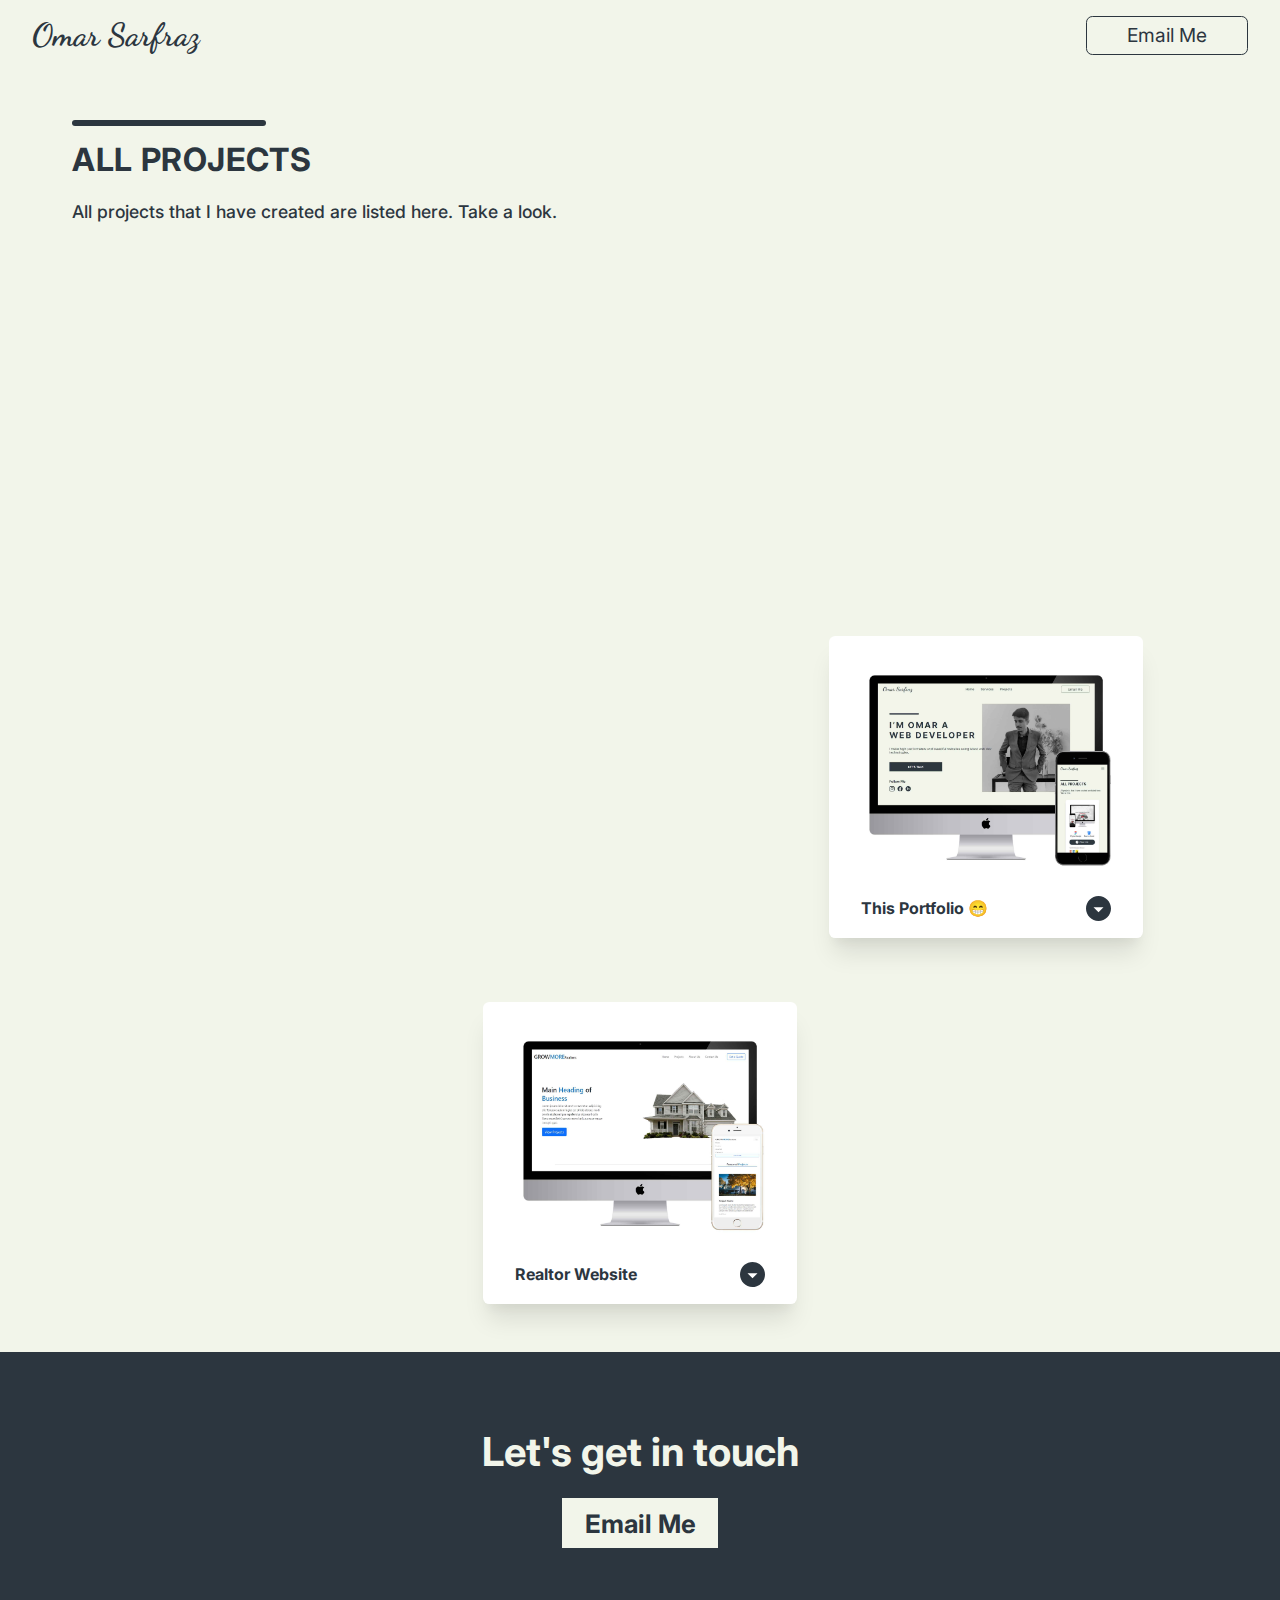
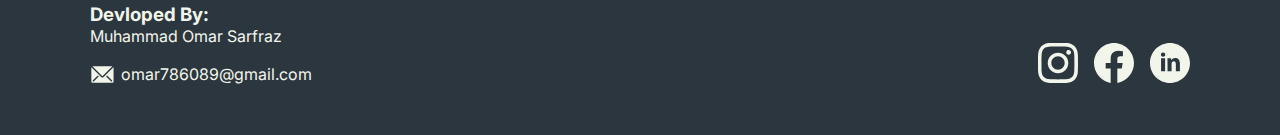
==== commit 6eac1543: "Added Ecommerce project + Fixed a bug" ====
--- a/projects.html
+++ b/projects.html
@@ -1,336 +1,675 @@
 <!DOCTYPE html>
 <html lang="en">
-
-<head>
-    <meta charset="UTF-8">
-    <meta http-equiv="X-UA-Compatible" content="IE=edge">
-    <meta name="viewport" content="width=device-width, initial-scale=1.0">
-    <link rel="preconnect" href="https://fonts.googleapis.com">
-    <link rel="preconnect" href="https://fonts.gstatic.com" crossorigin>
+  <head>
+    <meta charset="UTF-8" />
+    <meta http-equiv="X-UA-Compatible" content="IE=edge" />
+    <meta name="viewport" content="width=device-width, initial-scale=1.0" />
+    <link rel="preconnect" href="https://fonts.googleapis.com" />
+    <link rel="preconnect" href="https://fonts.gstatic.com" crossorigin />
     <link
-        href="https://fonts.googleapis.com/css2?family=Dancing+Script:wght@700&family=Inter:wght@400;500;700&display=swap"
-        rel="stylesheet">
-    <link rel="stylesheet" href="styles.css">
+      href="https://fonts.googleapis.com/css2?family=Dancing+Script:wght@700&family=Inter:wght@400;500;700&display=swap"
+      rel="stylesheet"
+    />
+    <link rel="stylesheet" href="styles.css" />
     <script defer src="projects.js"></script>
     <title>Omar Sarfraz - Projects</title>
-</head>
+  </head>
 
-<body>
+  <body>
     <header>
-        <div class="logo">
-            <a href="#">Omar Sarfraz</a>
-        </div>
-        <img id="menu" src="assets/Vector-hamburger.svg" alt="Menu">
-        <nav id="nav" class="nav-d-none">
-            <img id="cross" src="assets/Cross-Icon.svg" alt="Close">
-            <ul>
-                <li> <a class="nav-link" href="index.html">Home</a> </li>
-                <li> <a class="nav-link" href="index.html#services">Services</a> </li>
-                <li> <a class="nav-link" href="#">Projects</a> </li>
-            </ul>
-            <div class="email-button-nav">
-                <a href="mailto:omar786089@gmail.com">Email Me</a>
-            </div>
-        </nav>
+      <div class="logo">
+        <a href="#">Omar Sarfraz</a>
+      </div>
+      <img id="menu" src="assets/Vector-hamburger.svg" alt="Menu" />
+      <nav id="nav" class="nav-d-none">
+        <img id="cross" src="assets/Cross-Icon.svg" alt="Close" />
+        <ul>
+          <li>
+            <a class="nav-link" href="index.html">Home</a>
+          </li>
+          <li>
+            <a class="nav-link" href="index.html#services"> Services </a>
+          </li>
+          <li>
+            <a class="nav-link" href="#">Projects</a>
+          </li>
+        </ul>
+        <div class="email-button-nav">
+          <a href="mailto:omar786089@gmail.com">Email Me</a>
+        </div>
+      </nav>
     </header>
     <section class="projects-page">
-        <div class="projects-page-sec">
-            <div>
-                <h1 class="services-heading">ALL PROJECTS</h1>
-                <p class="services-subheading">All projects that I have created are listed here. Take a look.</p>
-            </div>
-        </div>
-        <div class="container">
-            <div class="card p-card">
-                <img class="card-pic" src="assets/quotegenerator.png" alt="Project Pic">
-                <div class="card-hidden-section" id="card-hidden3" data-cardopen="false">
-                    <div class="card-icons">
-                        <a href="https://www.figma.com/file/efzPJVreYxTq31LFjkBIi7/Quote-Generator?node-id=0%3A1"
-                            target="_blank" rel="noopener noreferrer">
-                            <div>
-                                <img class="img1" src="assets/logos_figma.svg" alt="Figma Icon">
-                                <p>Figma Design</p>
-                            </div>
-                        </a>
-                        <a href="https://bitbucket.org/omarsarfraz/quote-generator/src/master/" target="_blank"
-                            rel="noopener noreferrer">
-                            <div>
-                                <img class="img2" src="assets/logos_bitbucket.svg" alt="BitBucket Icon">
-                                <p>Source Code</p>
-                            </div>
-                        </a>
-                    </div>
-                    <a class="card-live-btn" href="https://quotesgeneratorbyomar.000webhostapp.com/" target="_blank"
-                        rel="noopener noreferrer"> <img src="assets/live-icon.svg" alt=""> View Live</a>
-                    <div class="tech-used-outer">
-                        <h5>Technologies Used</h5>
-                        <div class="tech-used">
-                            <img src="assets/vscode-icons_file-type-html.svg" alt="HTML">
-                            <img src="assets/vscode-icons_file-type-css.svg" alt="CSS">
-                            <img src="assets/logos_javascript.svg" alt="JavaScript">
-                        </div>
-                    </div>
-                </div>
-                <div class="card-bottom">
-                    <h2 class="card-heading">Quotes Generator</h2>
-                    <svg id="card-bottom3" width="25" height="25" viewBox="0 0 40 40" fill="none"
-                        xmlns="http://www.w3.org/2000/svg">
-                        <path
-                            d="M20 0C8.96 0 0 8.96 0 20C0 31.04 8.96 40 20 40C31.04 40 40 31.04 40 20C40 8.96 31.04 0 20 0ZM20 26L12 18H28L20 26Z"
-                            fill="#2C363F" />
-                    </svg>
-                </div>
-            </div>
+      <div class="projects-page-sec">
+        <div>
+          <h1 class="services-heading">ALL PROJECTS</h1>
+          <p class="services-subheading">
+            All projects that I have created are listed here. Take a look.
+          </p>
+        </div>
+      </div>
+      <div class="container">
+        <div class="card p-card">
+          <img class="card-pic" src="assets/ecommerce.png" alt="Project Pic" />
+          <div
+            class="card-hidden-section"
+            id="card-hidden6"
+            data-cardopen="false"
+          >
+            <div class="card-icons">
+              <a
+                href="https://www.figma.com/file/YXEIX0ruo0FqJyRSpUjp9x/eCommerce-Website?node-id=0%3A1"
+                target="_blank"
+                rel="noopener noreferrer"
+              >
+                <div>
+                  <img
+                    class="img1"
+                    src="assets/logos_figma.svg"
+                    alt="Figma Icon"
+                  />
+                  <p>Figma Design</p>
+                </div>
+              </a>
+              <a href="#" onclick="return false;" class="disabled">
+                <div>
+                  <img
+                    class="img2"
+                    src="assets/logos_bitbucket.svg"
+                    alt="BitBucket Icon"
+                  />
+                  <p>Source Code</p>
+                </div>
+              </a>
+            </div>
+            <a
+              class="card-live-btn"
+              href="https://e-commerce-web-app-sigma.vercel.app/"
+              target="_blank"
+              rel="noopener noreferrer"
+            >
+              <img src="assets/live-icon.svg" alt="" />
+              View Live</a
+            >
+            <div class="tech-used-outer">
+              <h5>Technologies Used</h5>
+              <div class="tech-used wrap">
+                <img src="assets/vscode-icons_file-type-html.svg" alt="HTML" />
+                <img src="assets/vscode-icons_file-type-css.svg" alt="CSS" />
+                <img src="assets/logos_javascript.svg" alt="JavaScript" />
+                <img src="assets/firebase-icon.svg" alt="Firebase" />
+                <img
+                  src="assets/nextjs-icon.svg"
+                  alt="Next JS"
+                  class="long-icon"
+                />
+                <img
+                  src="assets/stripe-icon.svg"
+                  alt="Stripe"
+                  class="long-icon"
+                />
+                <img
+                  src="assets/sanity-icon.svg"
+                  alt="Sanity"
+                  class="long-icon"
+                />
+              </div>
+            </div>
+          </div>
+          <div class="card-bottom">
+            <h2 class="card-heading">Ecommerce Web App</h2>
+            <svg
+              id="card-bottom6"
+              width="25"
+              height="25"
+              viewBox="0 0 40 40"
+              fill="none"
+              xmlns="http://www.w3.org/2000/svg"
+            >
+              <path
+                d="M20 0C8.96 0 0 8.96 0 20C0 31.04 8.96 40 20 40C31.04 40 40 31.04 40 20C40 8.96 31.04 0 20 0ZM20 26L12 18H28L20 26Z"
+                fill="#2C363F"
+              />
+            </svg>
+          </div>
+        </div>
 
-            <div class="card p-card">
-                <img class="card-pic" src="assets/productiveco.png" alt="Project Pic">
-                <div class="card-hidden-section" id="card-hidden5" data-cardopen="false">
-                    <div class="card-icons">
-                        <a href="https://www.figma.com/file/W5tVoObpMfUqmVmpTYStky/Productivity-App" target="_blank"
-                            rel="noopener noreferrer">
-                            <div>
-                                <img class="img1" src="assets/logos_figma.svg" alt="Figma Icon">
-                                <p>Figma Design</p>
-                            </div>
-                        </a>
-                        <a href="https://github.com/omar-sarfraz/Productivity-App-Frontend" target="_blank"
-                            rel="noopener noreferrer">
-                            <div>
-                                <img class="img2" src="assets/logos_bitbucket.svg" alt="BitBucket Icon">
-                                <p>Source Code</p>
-                            </div>
-                        </a>
-                    </div>
-                    <a class="card-live-btn" href="http://productiveco.surge.sh/" target="_blank"
-                        rel="noopener noreferrer"> <img src="assets/live-icon.svg" alt=""> View Live</a>
-                    <div class="tech-used-outer">
-                        <h5>Technologies Used</h5>
-                        <div class="tech-used">
-                            <img src="assets/vscode-icons_file-type-html.svg" alt="HTML">
-                            <img src="assets/vscode-icons_file-type-css.svg" alt="CSS">
-                            <img src="assets/logos_react.svg" alt="React">
-                            <img src="assets/mongodb.svg" alt="MongoDB" class="long-icon">
-                            <img src="assets/express.svg" alt="Express Js" class="long-icon">
-                        </div>
-                    </div>
-                </div>
-                <div class="card-bottom">
-                    <h2 class="card-heading">Productivity App</h2>
-                    <svg id="card-bottom5" width="25" height="25" viewBox="0 0 40 40" fill="none"
-                        xmlns="http://www.w3.org/2000/svg">
-                        <path
-                            d="M20 0C8.96 0 0 8.96 0 20C0 31.04 8.96 40 20 40C31.04 40 40 31.04 40 20C40 8.96 31.04 0 20 0ZM20 26L12 18H28L20 26Z"
-                            fill="#2C363F" />
-                    </svg>
-                </div>
-            </div>
+        <div class="card p-card">
+          <img
+            class="card-pic"
+            src="assets/quotegenerator.png"
+            alt="Project Pic"
+          />
+          <div
+            class="card-hidden-section"
+            id="card-hidden3"
+            data-cardopen="false"
+          >
+            <div class="card-icons">
+              <a
+                href="https://www.figma.com/file/efzPJVreYxTq31LFjkBIi7/Quote-Generator?node-id=0%3A1"
+                target="_blank"
+                rel="noopener noreferrer"
+              >
+                <div>
+                  <img
+                    class="img1"
+                    src="assets/logos_figma.svg"
+                    alt="Figma Icon"
+                  />
+                  <p>Figma Design</p>
+                </div>
+              </a>
+              <a
+                href="https://bitbucket.org/omarsarfraz/quote-generator/src/master/"
+                target="_blank"
+                rel="noopener noreferrer"
+              >
+                <div>
+                  <img
+                    class="img2"
+                    src="assets/logos_bitbucket.svg"
+                    alt="BitBucket Icon"
+                  />
+                  <p>Source Code</p>
+                </div>
+              </a>
+            </div>
+            <a
+              class="card-live-btn"
+              href="https://quotesgeneratorbyomar.000webhostapp.com/"
+              target="_blank"
+              rel="noopener noreferrer"
+            >
+              <img src="assets/live-icon.svg" alt="" />
+              View Live</a
+            >
+            <div class="tech-used-outer">
+              <h5>Technologies Used</h5>
+              <div class="tech-used">
+                <img src="assets/vscode-icons_file-type-html.svg" alt="HTML" />
+                <img src="assets/vscode-icons_file-type-css.svg" alt="CSS" />
+                <img src="assets/logos_javascript.svg" alt="JavaScript" />
+              </div>
+            </div>
+          </div>
+          <div class="card-bottom">
+            <h2 class="card-heading">Quotes Generator</h2>
+            <svg
+              id="card-bottom3"
+              width="25"
+              height="25"
+              viewBox="0 0 40 40"
+              fill="none"
+              xmlns="http://www.w3.org/2000/svg"
+            >
+              <path
+                d="M20 0C8.96 0 0 8.96 0 20C0 31.04 8.96 40 20 40C31.04 40 40 31.04 40 20C40 8.96 31.04 0 20 0ZM20 26L12 18H28L20 26Z"
+                fill="#2C363F"
+              />
+            </svg>
+          </div>
+        </div>
 
-            <div class="card p-card">
-                <img class="card-pic" src="assets/thetravelco.png" alt="Project Pic">
-                <div class="card-hidden-section" id="card-hidden1" data-cardopen="false">
-                    <div class="card-icons">
-                        <a href="https://www.figma.com/file/0WrxqHz32QwrpqXl2c9Cfi/Business-Website?node-id=2%3A2"
-                            target="_blank" rel="noopener noreferrer">
-                            <div>
-                                <img class="img1" src="assets/logos_figma.svg" alt="Figma Icon">
-                                <p>Figma Design</p>
-                            </div>
-                        </a>
-                        <a href="https://bitbucket.org/omarsarfraz/businesswebsite/src/master/" target="_blank"
-                            rel="noopener noreferrer">
-                            <div>
-                                <img class="img2" src="assets/logos_bitbucket.svg" alt="BitBucket Icon">
-                                <p>Source Code</p>
-                            </div>
-                        </a>
-                    </div>
-                    <a class="card-live-btn" href="http://thetravelco.surge.sh/" target="_blank"
-                        rel="noopener noreferrer"> <img src="assets/live-icon.svg" alt=""> View Live</a>
-                    <div class="tech-used-outer">
-                        <h5>Technologies Used</h5>
-                        <div class="tech-used">
-                            <img src="assets/vscode-icons_file-type-html.svg" alt="HTML">
-                            <img src="assets/vscode-icons_file-type-css.svg" alt="CSS">
-                            <img src="assets/logos_javascript.svg" alt="JavaScript">
-                        </div>
-                    </div>
-                </div>
-                <div class="card-bottom">
-                    <h2 class="card-heading">Travel Agency Website</h2>
-                    <svg id="card-bottom1" width="25" height="25" viewBox="0 0 40 40" fill="none"
-                        xmlns="http://www.w3.org/2000/svg">
-                        <path
-                            d="M20 0C8.96 0 0 8.96 0 20C0 31.04 8.96 40 20 40C31.04 40 40 31.04 40 20C40 8.96 31.04 0 20 0ZM20 26L12 18H28L20 26Z"
-                            fill="#2C363F" />
-                    </svg>
-                </div>
-            </div>
+        <div class="card p-card">
+          <img
+            class="card-pic"
+            src="assets/productiveco.png"
+            alt="Project Pic"
+          />
+          <div
+            class="card-hidden-section"
+            id="card-hidden5"
+            data-cardopen="false"
+          >
+            <div class="card-icons">
+              <a
+                href="https://www.figma.com/file/W5tVoObpMfUqmVmpTYStky/Productivity-App"
+                target="_blank"
+                rel="noopener noreferrer"
+              >
+                <div>
+                  <img
+                    class="img1"
+                    src="assets/logos_figma.svg"
+                    alt="Figma Icon"
+                  />
+                  <p>Figma Design</p>
+                </div>
+              </a>
+              <a
+                href="https://github.com/omar-sarfraz/Productivity-App-Frontend"
+                target="_blank"
+                rel="noopener noreferrer"
+              >
+                <div>
+                  <img
+                    class="img2"
+                    src="assets/logos_bitbucket.svg"
+                    alt="BitBucket Icon"
+                  />
+                  <p>Source Code</p>
+                </div>
+              </a>
+            </div>
+            <a
+              class="card-live-btn"
+              href="http://productiveco.surge.sh/"
+              target="_blank"
+              rel="noopener noreferrer"
+            >
+              <img src="assets/live-icon.svg" alt="" />
+              View Live</a
+            >
+            <div class="tech-used-outer">
+              <h5>Technologies Used</h5>
+              <div class="tech-used">
+                <img src="assets/vscode-icons_file-type-html.svg" alt="HTML" />
+                <img src="assets/vscode-icons_file-type-css.svg" alt="CSS" />
+                <img src="assets/logos_react.svg" alt="React" />
+                <img src="assets/mongodb.svg" alt="MongoDB" class="long-icon" />
+                <img
+                  src="assets/express.svg"
+                  alt="Express Js"
+                  class="long-icon"
+                />
+              </div>
+            </div>
+          </div>
+          <div class="card-bottom">
+            <h2 class="card-heading">Productivity App</h2>
+            <svg
+              id="card-bottom5"
+              width="25"
+              height="25"
+              viewBox="0 0 40 40"
+              fill="none"
+              xmlns="http://www.w3.org/2000/svg"
+            >
+              <path
+                d="M20 0C8.96 0 0 8.96 0 20C0 31.04 8.96 40 20 40C31.04 40 40 31.04 40 20C40 8.96 31.04 0 20 0ZM20 26L12 18H28L20 26Z"
+                fill="#2C363F"
+              />
+            </svg>
+          </div>
+        </div>
 
-            <div class="card p-card">
-                <img class="card-pic" src="assets/shoemart.png" alt="Project Pic">
-                <div class="card-hidden-section" id="card-hidden2" data-cardopen="false">
-                    <div class="card-icons">
-                        <a href="https://www.figma.com/file/qsRGljgUSd94bOkDJQV2uw/Landing-Page?node-id=0%3A1"
-                            target="_blank" rel="noopener noreferrer">
-                            <div>
-                                <img class="img1" src="assets/logos_figma.svg" alt="Figma Icon">
-                                <p>Figma Design</p>
-                            </div>
-                        </a>
-                        <a href="https://bitbucket.org/omarsarfraz/landinpagehtml/src/master/" target="_blank"
-                            rel="noopener noreferrer">
-                            <div>
-                                <img class="img2" src="assets/logos_bitbucket.svg" alt="BitBucket Icon">
-                                <p>Source Code</p>
-                            </div>
-                        </a>
-                    </div>
-                    <a class="card-live-btn" href="http://shoemartbyomar.surge.sh/" target="_blank"
-                        rel="noopener noreferrer"> <img src="assets/live-icon.svg" alt=""> View Live</a>
-                    <div class="tech-used-outer">
-                        <h5>Technologies Used</h5>
-                        <div class="tech-used">
-                            <img src="assets/vscode-icons_file-type-html.svg" alt="HTML">
-                            <img src="assets/vscode-icons_file-type-css.svg" alt="CSS">
-                            <img src="assets/logos_javascript.svg" alt="JavaScript">
-                        </div>
-                    </div>
-                </div>
-                <div class="card-bottom">
-                    <h2 class="card-heading">Shoe Shop Website</h2>
-                    <svg id="card-bottom2" width="25" height="25" viewBox="0 0 40 40" fill="none"
-                        xmlns="http://www.w3.org/2000/svg">
-                        <path
-                            d="M20 0C8.96 0 0 8.96 0 20C0 31.04 8.96 40 20 40C31.04 40 40 31.04 40 20C40 8.96 31.04 0 20 0ZM20 26L12 18H28L20 26Z"
-                            fill="#2C363F" />
-                    </svg>
-                </div>
-            </div>
+        <div class="card p-card">
+          <img
+            class="card-pic"
+            src="assets/thetravelco.png"
+            alt="Project Pic"
+          />
+          <div
+            class="card-hidden-section"
+            id="card-hidden1"
+            data-cardopen="false"
+          >
+            <div class="card-icons">
+              <a
+                href="https://www.figma.com/file/0WrxqHz32QwrpqXl2c9Cfi/Business-Website?node-id=2%3A2"
+                target="_blank"
+                rel="noopener noreferrer"
+              >
+                <div>
+                  <img
+                    class="img1"
+                    src="assets/logos_figma.svg"
+                    alt="Figma Icon"
+                  />
+                  <p>Figma Design</p>
+                </div>
+              </a>
+              <a
+                href="https://bitbucket.org/omarsarfraz/businesswebsite/src/master/"
+                target="_blank"
+                rel="noopener noreferrer"
+              >
+                <div>
+                  <img
+                    class="img2"
+                    src="assets/logos_bitbucket.svg"
+                    alt="BitBucket Icon"
+                  />
+                  <p>Source Code</p>
+                </div>
+              </a>
+            </div>
+            <a
+              class="card-live-btn"
+              href="http://thetravelco.surge.sh/"
+              target="_blank"
+              rel="noopener noreferrer"
+            >
+              <img src="assets/live-icon.svg" alt="" />
+              View Live</a
+            >
+            <div class="tech-used-outer">
+              <h5>Technologies Used</h5>
+              <div class="tech-used">
+                <img src="assets/vscode-icons_file-type-html.svg" alt="HTML" />
+                <img src="assets/vscode-icons_file-type-css.svg" alt="CSS" />
+                <img src="assets/logos_javascript.svg" alt="JavaScript" />
+              </div>
+            </div>
+          </div>
+          <div class="card-bottom">
+            <h2 class="card-heading">Travel Agency Website</h2>
+            <svg
+              id="card-bottom1"
+              width="25"
+              height="25"
+              viewBox="0 0 40 40"
+              fill="none"
+              xmlns="http://www.w3.org/2000/svg"
+            >
+              <path
+                d="M20 0C8.96 0 0 8.96 0 20C0 31.04 8.96 40 20 40C31.04 40 40 31.04 40 20C40 8.96 31.04 0 20 0ZM20 26L12 18H28L20 26Z"
+                fill="#2C363F"
+              />
+            </svg>
+          </div>
+        </div>
 
-            <div class="card p-card">
-                <img class="card-pic" src="assets/portfolio.png" alt="Project Pic">
-                <div class="card-hidden-section" id="card-hidden4" data-cardopen="false">
-                    <div class="card-icons">
-                        <a href="https://www.figma.com/file/m3MN09W9MPvIzp07MQmGwi/Portfolio-Website?node-id=5%3A2"
-                            target="_blank" rel="noopener noreferrer">
-                            <div>
-                                <img class="img1" src="assets/logos_figma.svg" alt="Figma Icon">
-                                <p>Figma Design</p>
-                            </div>
-                        </a>
-                        <a href="https://bitbucket.org/omarsarfraz/htmlportfolio/src" target="_blank"
-                            rel="noopener noreferrer">
-                            <div>
-                                <img class="img2" src="assets/logos_bitbucket.svg" alt="BitBucket Icon">
-                                <p>Source Code</p>
-                            </div>
-                        </a>
-                    </div>
-                    <a class="card-live-btn" href="http://omarsarfraz.surge.sh/" target="_blank"
-                        rel="noopener noreferrer"> <img src="assets/live-icon.svg" alt=""> View Live</a>
-                    <div class="tech-used-outer">
-                        <h5>Technologies Used</h5>
-                        <div class="tech-used">
-                            <img src="assets/vscode-icons_file-type-html.svg" alt="HTML">
-                            <img src="assets/vscode-icons_file-type-css.svg" alt="CSS">
-                            <img src="assets/logos_javascript.svg" alt="JavaScript">
-                        </div>
-                    </div>
-                </div>
-                <div class="card-bottom">
-                    <h2 class="card-heading">This Portfolio 😁</h2>
-                    <svg id="card-bottom4" width="25" height="25" viewBox="0 0 40 40" fill="none"
-                        xmlns="http://www.w3.org/2000/svg">
-                        <path
-                            d="M20 0C8.96 0 0 8.96 0 20C0 31.04 8.96 40 20 40C31.04 40 40 31.04 40 20C40 8.96 31.04 0 20 0ZM20 26L12 18H28L20 26Z"
-                            fill="#2C363F" />
-                    </svg>
-                </div>
-            </div>
+        <div class="card p-card">
+          <img class="card-pic" src="assets/shoemart.png" alt="Project Pic" />
+          <div
+            class="card-hidden-section"
+            id="card-hidden2"
+            data-cardopen="false"
+          >
+            <div class="card-icons">
+              <a
+                href="https://www.figma.com/file/qsRGljgUSd94bOkDJQV2uw/Landing-Page?node-id=0%3A1"
+                target="_blank"
+                rel="noopener noreferrer"
+              >
+                <div>
+                  <img
+                    class="img1"
+                    src="assets/logos_figma.svg"
+                    alt="Figma Icon"
+                  />
+                  <p>Figma Design</p>
+                </div>
+              </a>
+              <a
+                href="https://bitbucket.org/omarsarfraz/landinpagehtml/src/master/"
+                target="_blank"
+                rel="noopener noreferrer"
+              >
+                <div>
+                  <img
+                    class="img2"
+                    src="assets/logos_bitbucket.svg"
+                    alt="BitBucket Icon"
+                  />
+                  <p>Source Code</p>
+                </div>
+              </a>
+            </div>
+            <a
+              class="card-live-btn"
+              href="http://shoemartbyomar.surge.sh/"
+              target="_blank"
+              rel="noopener noreferrer"
+            >
+              <img src="assets/live-icon.svg" alt="" />
+              View Live</a
+            >
+            <div class="tech-used-outer">
+              <h5>Technologies Used</h5>
+              <div class="tech-used">
+                <img src="assets/vscode-icons_file-type-html.svg" alt="HTML" />
+                <img src="assets/vscode-icons_file-type-css.svg" alt="CSS" />
+                <img src="assets/logos_javascript.svg" alt="JavaScript" />
+              </div>
+            </div>
+          </div>
+          <div class="card-bottom">
+            <h2 class="card-heading">Shoe Shop Website</h2>
+            <svg
+              id="card-bottom2"
+              width="25"
+              height="25"
+              viewBox="0 0 40 40"
+              fill="none"
+              xmlns="http://www.w3.org/2000/svg"
+            >
+              <path
+                d="M20 0C8.96 0 0 8.96 0 20C0 31.04 8.96 40 20 40C31.04 40 40 31.04 40 20C40 8.96 31.04 0 20 0ZM20 26L12 18H28L20 26Z"
+                fill="#2C363F"
+              />
+            </svg>
+          </div>
+        </div>
 
-            <div class="card p-card">
-                <img class="card-pic" src="assets/realtorwebsite.png" alt="Project Pic">
-                <div class="card-hidden-section" id="card-hidden5" data-cardopen="false">
-                    <div class="card-icons">
-                        <a href="https://www.figma.com/file/XooGCKObDdHOqihbjsg7Qn/Coursera-Honors-Assignment-2?node-id=0%3A1"
-                            target="_blank" rel="noopener noreferrer">
-                            <div>
-                                <img class="img1" src="assets/logos_figma.svg" alt="Figma Icon">
-                                <p>Figma Design</p>
-                            </div>
-                        </a>
-                        <a href="https://bitbucket.org/omarsarfraz/realtorwebsite/src/master/" target="_blank"
-                            rel="noopener noreferrer">
-                            <div>
-                                <img class="img2" src="assets/logos_bitbucket.svg" alt="BitBucket Icon">
-                                <p>Source Code</p>
-                            </div>
-                        </a>
-                    </div>
-                    <a class="card-live-btn" href="https://capstoneproject-omar.000webhostapp.com/" target="_blank"
-                        rel="noopener noreferrer"> <img src="assets/live-icon.svg" alt=""> View Live</a>
-                    <div class="tech-used-outer">
-                        <h5>Technologies Used</h5>
-                        <div class="tech-used">
-                            <img src="assets/vscode-icons_file-type-html.svg" alt="HTML">
-                            <img src="assets/vscode-icons_file-type-css.svg" alt="CSS">
-                            <img src="assets/logos_bootstrap.svg" alt="Bootstrap">
-                        </div>
-                    </div>
-                </div>
-                <div class="card-bottom">
-                    <h2 class="card-heading">Realtor Website</h2>
-                    <svg id="card-bottom5" width="25" height="25" viewBox="0 0 40 40" fill="none"
-                        xmlns="http://www.w3.org/2000/svg">
-                        <path
-                            d="M20 0C8.96 0 0 8.96 0 20C0 31.04 8.96 40 20 40C31.04 40 40 31.04 40 20C40 8.96 31.04 0 20 0ZM20 26L12 18H28L20 26Z"
-                            fill="#2C363F" />
-                    </svg>
-                </div>
-            </div>
+        <div class="card p-card">
+          <img class="card-pic" src="assets/portfolio.png" alt="Project Pic" />
+          <div
+            class="card-hidden-section"
+            id="card-hidden4"
+            data-cardopen="false"
+          >
+            <div class="card-icons">
+              <a
+                href="https://www.figma.com/file/m3MN09W9MPvIzp07MQmGwi/Portfolio-Website?node-id=5%3A2"
+                target="_blank"
+                rel="noopener noreferrer"
+              >
+                <div>
+                  <img
+                    class="img1"
+                    src="assets/logos_figma.svg"
+                    alt="Figma Icon"
+                  />
+                  <p>Figma Design</p>
+                </div>
+              </a>
+              <a
+                href="https://bitbucket.org/omarsarfraz/htmlportfolio/src"
+                target="_blank"
+                rel="noopener noreferrer"
+              >
+                <div>
+                  <img
+                    class="img2"
+                    src="assets/logos_bitbucket.svg"
+                    alt="BitBucket Icon"
+                  />
+                  <p>Source Code</p>
+                </div>
+              </a>
+            </div>
+            <a
+              class="card-live-btn"
+              href="http://omarsarfraz.surge.sh/"
+              target="_blank"
+              rel="noopener noreferrer"
+            >
+              <img src="assets/live-icon.svg" alt="" />
+              View Live</a
+            >
+            <div class="tech-used-outer">
+              <h5>Technologies Used</h5>
+              <div class="tech-used">
+                <img src="assets/vscode-icons_file-type-html.svg" alt="HTML" />
+                <img src="assets/vscode-icons_file-type-css.svg" alt="CSS" />
+                <img src="assets/logos_javascript.svg" alt="JavaScript" />
+              </div>
+            </div>
+          </div>
+          <div class="card-bottom">
+            <h2 class="card-heading">This Portfolio 😁</h2>
+            <svg
+              id="card-bottom4"
+              width="25"
+              height="25"
+              viewBox="0 0 40 40"
+              fill="none"
+              xmlns="http://www.w3.org/2000/svg"
+            >
+              <path
+                d="M20 0C8.96 0 0 8.96 0 20C0 31.04 8.96 40 20 40C31.04 40 40 31.04 40 20C40 8.96 31.04 0 20 0ZM20 26L12 18H28L20 26Z"
+                fill="#2C363F"
+              />
+            </svg>
+          </div>
+        </div>
+
+        <div class="card p-card">
+          <img
+            class="card-pic"
+            src="assets/realtorwebsite.png"
+            alt="Project Pic"
+          />
+          <div
+            class="card-hidden-section"
+            id="card-hidden7"
+            data-cardopen="false"
+          >
+            <div class="card-icons">
+              <a
+                href="https://www.figma.com/file/XooGCKObDdHOqihbjsg7Qn/Coursera-Honors-Assignment-2?node-id=0%3A1"
+                target="_blank"
+                rel="noopener noreferrer"
+              >
+                <div>
+                  <img
+                    class="img1"
+                    src="assets/logos_figma.svg"
+                    alt="Figma Icon"
+                  />
+                  <p>Figma Design</p>
+                </div>
+              </a>
+              <a
+                href="https://bitbucket.org/omarsarfraz/realtorwebsite/src/master/"
+                target="_blank"
+                rel="noopener noreferrer"
+              >
+                <div>
+                  <img
+                    class="img2"
+                    src="assets/logos_bitbucket.svg"
+                    alt="BitBucket Icon"
+                  />
+                  <p>Source Code</p>
+                </div>
+              </a>
+            </div>
+            <a
+              class="card-live-btn"
+              href="https://capstoneproject-omar.000webhostapp.com/"
+              target="_blank"
+              rel="noopener noreferrer"
+            >
+              <img src="assets/live-icon.svg" alt="" />
+              View Live</a
+            >
+            <div class="tech-used-outer">
+              <h5>Technologies Used</h5>
+              <div class="tech-used">
+                <img src="assets/vscode-icons_file-type-html.svg" alt="HTML" />
+                <img src="assets/vscode-icons_file-type-css.svg" alt="CSS" />
+                <img src="assets/logos_bootstrap.svg" alt="Bootstrap" />
+              </div>
+            </div>
+          </div>
+          <div class="card-bottom">
+            <h2 class="card-heading">Realtor Website</h2>
+            <svg
+              id="card-bottom7"
+              width="25"
+              height="25"
+              viewBox="0 0 40 40"
+              fill="none"
+              xmlns="http://www.w3.org/2000/svg"
+            >
+              <path
+                d="M20 0C8.96 0 0 8.96 0 20C0 31.04 8.96 40 20 40C31.04 40 40 31.04 40 20C40 8.96 31.04 0 20 0ZM20 26L12 18H28L20 26Z"
+                fill="#2C363F"
+              />
+            </svg>
+          </div>
+        </div>
+      </div>
     </section>
     <section class="footer">
-        <div class="container">
-            <div class="footer-heading">
-                <h1>Let's get in touch</h1>
-                <a href="mailto:omar786089@gmail.com">Email Me</a>
-            </div>
-            <div class="footer-bottom">
-                <div class="develop-credits">
-                    <h3>Devloped By:</h3>
-                    <p>Muhammad Omar Sarfraz</p>
-                    <div class="email">
-                        <img src="assets/clarity_email-solid.svg" alt="Email">
-                        <p>omar786089@gmail.com</p>
-                    </div>
-                </div>
-                <div class="footer-social">
-                    <a href="https://www.instagram.com/omar_sarfraz_/" target="_blank" rel="noopener noreferrer">
-                        <svg width="40" height="40" viewBox="0 0 30 30" fill="none" xmlns="http://www.w3.org/2000/svg">
-                            <path
-                                d="M15 0C10.9223 0 10.4141 0.01969 8.81829 0.0871984C7.2159 0.165958 6.13202 0.414427 5.17565 0.785723C4.17471 1.1636 3.26822 1.75523 2.51938 2.51938C1.7531 3.26647 1.16114 4.17346 0.785723 5.17565C0.414427 6.13202 0.165958 7.2159 0.0871984 8.81829C0.0150019 10.4151 0 10.9223 0 15C0 19.0777 0.01969 19.5859 0.0871984 21.1817C0.165958 22.7794 0.414427 23.868 0.785723 24.8244C1.1636 25.8253 1.75523 26.7318 2.51938 27.4806C3.26647 28.2469 4.17346 28.8389 5.17565 29.2143C6.13202 29.5809 7.22059 29.834 8.81829 29.9128C10.4151 29.985 10.9223 30 15 30C19.0777 30 19.5859 29.9803 21.1817 29.9128C22.7794 29.834 23.868 29.5799 24.8244 29.2143C25.8253 28.8364 26.7318 28.2448 27.4806 27.4806C28.2479 26.7343 28.84 25.8271 29.2143 24.8244C29.5809 23.868 29.834 22.7794 29.9128 21.1817C29.985 19.5849 30 19.0777 30 15C30 10.9223 29.9803 10.4141 29.9128 8.81829C29.834 7.22059 29.5799 6.12639 29.2143 5.17565C28.8364 4.17471 28.2448 3.26822 27.4806 2.51938C26.7343 1.75212 25.8271 1.16 24.8244 0.785723C23.868 0.414427 22.7794 0.165958 21.1817 0.0871984C19.5849 0.0150019 19.0777 0 15 0ZM15 2.70034C19.0046 2.70034 19.4827 2.72003 21.0654 2.78754C22.5253 2.85598 23.3204 3.09976 23.8483 3.30604C24.5009 3.54693 25.0916 3.93035 25.5773 4.42837C26.0744 4.91201 26.4564 5.50133 26.6949 6.15264C26.9012 6.68052 27.145 7.47562 27.2134 8.93549C27.2809 10.5182 27.3006 10.9973 27.3006 15.0009C27.3006 19.0046 27.2809 19.4837 27.2078 21.0664C27.129 22.5263 26.8852 23.3214 26.6799 23.8492C26.3958 24.5534 26.0789 25.0456 25.5557 25.5782C25.0684 26.0731 24.4781 26.4547 23.8267 26.6958C23.3054 26.9021 22.4991 27.1459 21.0336 27.2143C19.4424 27.2818 18.9736 27.3015 14.9587 27.3015C10.9439 27.3015 10.476 27.2818 8.88299 27.2087C7.42312 27.13 6.6177 26.8862 6.08982 26.6808C5.37724 26.3967 4.88874 26.0798 4.36555 25.5566C3.83767 25.0288 3.502 24.5262 3.24322 23.8277C3.03319 23.3064 2.79316 22.5 2.71534 21.0345C2.6619 19.4621 2.63658 18.9746 2.63658 14.9784C2.63658 10.9842 2.6619 10.4957 2.71534 8.90361C2.79316 7.43812 3.03319 6.63364 3.24322 6.11045C3.502 5.39692 3.83861 4.90936 4.36555 4.38148C4.8878 3.85923 5.37724 3.52169 6.08982 3.25728C6.6177 3.05194 7.40343 2.80816 8.86892 2.73503C10.4601 2.67783 10.9289 2.65721 14.9381 2.65721L15 2.70034ZM15 7.30123C13.9886 7.30086 12.9871 7.49979 12.0527 7.88665C11.1182 8.27351 10.2691 8.84072 9.554 9.55587C8.83885 10.271 8.27164 11.1201 7.88477 12.0545C7.49791 12.989 7.29898 13.9905 7.29935 15.0019C7.29898 16.0132 7.49791 17.0148 7.88477 17.9492C8.27164 18.8837 8.83885 19.7327 9.554 20.4479C10.2691 21.163 11.1182 21.7302 12.0527 22.1171C12.9871 22.504 13.9886 22.7029 15 22.7025C16.0114 22.7029 17.0129 22.504 17.9473 22.1171C18.8818 21.7302 19.7309 21.163 20.446 20.4479C21.1612 19.7327 21.7284 18.8837 22.1152 17.9492C22.5021 17.0148 22.701 16.0132 22.7006 15.0019C22.701 13.9905 22.5021 12.989 22.1152 12.0545C21.7284 11.1201 21.1612 10.271 20.446 9.55587C19.7309 8.84072 18.8818 8.27351 17.9473 7.88665C17.0129 7.49979 16.0114 7.30086 15 7.30123ZM15 20.0022C12.2359 20.0022 9.99969 17.766 9.99969 15.0019C9.99969 12.2378 12.2359 10.0016 15 10.0016C17.7641 10.0016 20.0003 12.2378 20.0003 15.0019C20.0003 17.766 17.7641 20.0022 15 20.0022ZM24.8112 6.99369C24.8107 7.47156 24.6205 7.92968 24.2825 8.26742C23.9444 8.60514 23.4861 8.79485 23.0082 8.79485C22.7719 8.79485 22.5379 8.74831 22.3196 8.65789C22.1013 8.56746 21.903 8.43493 21.7359 8.26785C21.5688 8.10077 21.4363 7.90242 21.3459 7.68412C21.2554 7.46582 21.2089 7.23185 21.2089 6.99556C21.2089 6.75928 21.2554 6.5253 21.3459 6.307C21.4363 6.08871 21.5688 5.89035 21.7359 5.72327C21.903 5.55619 22.1013 5.42366 22.3196 5.33324C22.5379 5.24281 22.7719 5.19627 23.0082 5.19627C23.9993 5.19627 24.8112 6.00263 24.8112 6.99369Z"
-                                fill="#F2F5EA" />
-                        </svg>
-                    </a>
-                    <a href="https://www.facebook.com/people/Omar-Sarfraz/100008630261706/" target="_blank"
-                        rel="noopener noreferrer">
-                        <svg width="40" height="40" viewBox="0 0 30 30" fill="none" xmlns="http://www.w3.org/2000/svg">
-                            <path fill-rule="evenodd" clip-rule="evenodd"
-                                d="M0 15.0838C0 22.5413 5.41625 28.7425 12.5 30V19.1663H8.75V15H12.5V11.6663C12.5 7.91625 14.9163 5.83375 18.3337 5.83375C19.4163 5.83375 20.5837 6 21.6663 6.16625V10H19.75C17.9163 10 17.5 10.9163 17.5 12.0837V15H21.5L20.8337 19.1663H17.5V30C24.5837 28.7425 30 22.5425 30 15.0838C30 6.7875 23.25 0 15 0C6.75 0 0 6.7875 0 15.0838Z"
-                                fill="#F2F5EA" />
-                        </svg>
-                    </a>
-                    <a href="www.linkedin.com/in/m-omar-sarfraz" target="_blank" rel="noopener noreferrer">
-                        <svg width="40" height="40" viewBox="0 0 30 30" fill="none" xmlns="http://www.w3.org/2000/svg">
-                            <path
-                                d="M15 0C6.71562 0 0 6.71562 0 15C0 23.2844 6.71562 30 15 30C23.2844 30 30 23.2844 30 15C30 6.71562 23.2844 0 15 0ZM11.3281 21.2172H8.29062V11.4422H11.3281V21.2172ZM9.79062 10.2422C8.83125 10.2422 8.21094 9.5625 8.21094 8.72187C8.21094 7.86406 8.85 7.20469 9.82969 7.20469C10.8094 7.20469 11.4094 7.86406 11.4281 8.72187C11.4281 9.5625 10.8094 10.2422 9.79062 10.2422ZM22.4219 21.2172H19.3844V15.8C19.3844 14.5391 18.9437 13.6828 17.8453 13.6828C17.0063 13.6828 16.5078 14.2625 16.2875 14.8203C16.2062 15.0188 16.1859 15.3 16.1859 15.5797V21.2156H13.1469V14.5594C13.1469 13.3391 13.1078 12.3187 13.0672 11.4406H15.7062L15.8453 12.7984H15.9062C16.3062 12.1609 17.2859 11.2203 18.925 11.2203C20.9234 11.2203 22.4219 12.5594 22.4219 15.4375V21.2172Z"
-                                fill="#F2F5EA" />
-                        </svg>
-                    </a>
-                </div>
-            </div>
-        </div>
+      <div class="container">
+        <div class="footer-heading">
+          <h1>Let's get in touch</h1>
+          <a href="mailto:omar786089@gmail.com">Email Me</a>
+        </div>
+        <div class="footer-bottom">
+          <div class="develop-credits">
+            <h3>Devloped By:</h3>
+            <p>Muhammad Omar Sarfraz</p>
+            <div class="email">
+              <img src="assets/clarity_email-solid.svg" alt="Email" />
+              <p>omar786089@gmail.com</p>
+            </div>
+          </div>
+          <div class="footer-social">
+            <a
+              href="https://www.instagram.com/omar_sarfraz_/"
+              target="_blank"
+              rel="noopener noreferrer"
+            >
+              <svg
+                width="40"
+                height="40"
+                viewBox="0 0 30 30"
+                fill="none"
+                xmlns="http://www.w3.org/2000/svg"
+              >
+                <path
+                  d="M15 0C10.9223 0 10.4141 0.01969 8.81829 0.0871984C7.2159 0.165958 6.13202 0.414427 5.17565 0.785723C4.17471 1.1636 3.26822 1.75523 2.51938 2.51938C1.7531 3.26647 1.16114 4.17346 0.785723 5.17565C0.414427 6.13202 0.165958 7.2159 0.0871984 8.81829C0.0150019 10.4151 0 10.9223 0 15C0 19.0777 0.01969 19.5859 0.0871984 21.1817C0.165958 22.7794 0.414427 23.868 0.785723 24.8244C1.1636 25.8253 1.75523 26.7318 2.51938 27.4806C3.26647 28.2469 4.17346 28.8389 5.17565 29.2143C6.13202 29.5809 7.22059 29.834 8.81829 29.9128C10.4151 29.985 10.9223 30 15 30C19.0777 30 19.5859 29.9803 21.1817 29.9128C22.7794 29.834 23.868 29.5799 24.8244 29.2143C25.8253 28.8364 26.7318 28.2448 27.4806 27.4806C28.2479 26.7343 28.84 25.8271 29.2143 24.8244C29.5809 23.868 29.834 22.7794 29.9128 21.1817C29.985 19.5849 30 19.0777 30 15C30 10.9223 29.9803 10.4141 29.9128 8.81829C29.834 7.22059 29.5799 6.12639 29.2143 5.17565C28.8364 4.17471 28.2448 3.26822 27.4806 2.51938C26.7343 1.75212 25.8271 1.16 24.8244 0.785723C23.868 0.414427 22.7794 0.165958 21.1817 0.0871984C19.5849 0.0150019 19.0777 0 15 0ZM15 2.70034C19.0046 2.70034 19.4827 2.72003 21.0654 2.78754C22.5253 2.85598 23.3204 3.09976 23.8483 3.30604C24.5009 3.54693 25.0916 3.93035 25.5773 4.42837C26.0744 4.91201 26.4564 5.50133 26.6949 6.15264C26.9012 6.68052 27.145 7.47562 27.2134 8.93549C27.2809 10.5182 27.3006 10.9973 27.3006 15.0009C27.3006 19.0046 27.2809 19.4837 27.2078 21.0664C27.129 22.5263 26.8852 23.3214 26.6799 23.8492C26.3958 24.5534 26.0789 25.0456 25.5557 25.5782C25.0684 26.0731 24.4781 26.4547 23.8267 26.6958C23.3054 26.9021 22.4991 27.1459 21.0336 27.2143C19.4424 27.2818 18.9736 27.3015 14.9587 27.3015C10.9439 27.3015 10.476 27.2818 8.88299 27.2087C7.42312 27.13 6.6177 26.8862 6.08982 26.6808C5.37724 26.3967 4.88874 26.0798 4.36555 25.5566C3.83767 25.0288 3.502 24.5262 3.24322 23.8277C3.03319 23.3064 2.79316 22.5 2.71534 21.0345C2.6619 19.4621 2.63658 18.9746 2.63658 14.9784C2.63658 10.9842 2.6619 10.4957 2.71534 8.90361C2.79316 7.43812 3.03319 6.63364 3.24322 6.11045C3.502 5.39692 3.83861 4.90936 4.36555 4.38148C4.8878 3.85923 5.37724 3.52169 6.08982 3.25728C6.6177 3.05194 7.40343 2.80816 8.86892 2.73503C10.4601 2.67783 10.9289 2.65721 14.9381 2.65721L15 2.70034ZM15 7.30123C13.9886 7.30086 12.9871 7.49979 12.0527 7.88665C11.1182 8.27351 10.2691 8.84072 9.554 9.55587C8.83885 10.271 8.27164 11.1201 7.88477 12.0545C7.49791 12.989 7.29898 13.9905 7.29935 15.0019C7.29898 16.0132 7.49791 17.0148 7.88477 17.9492C8.27164 18.8837 8.83885 19.7327 9.554 20.4479C10.2691 21.163 11.1182 21.7302 12.0527 22.1171C12.9871 22.504 13.9886 22.7029 15 22.7025C16.0114 22.7029 17.0129 22.504 17.9473 22.1171C18.8818 21.7302 19.7309 21.163 20.446 20.4479C21.1612 19.7327 21.7284 18.8837 22.1152 17.9492C22.5021 17.0148 22.701 16.0132 22.7006 15.0019C22.701 13.9905 22.5021 12.989 22.1152 12.0545C21.7284 11.1201 21.1612 10.271 20.446 9.55587C19.7309 8.84072 18.8818 8.27351 17.9473 7.88665C17.0129 7.49979 16.0114 7.30086 15 7.30123ZM15 20.0022C12.2359 20.0022 9.99969 17.766 9.99969 15.0019C9.99969 12.2378 12.2359 10.0016 15 10.0016C17.7641 10.0016 20.0003 12.2378 20.0003 15.0019C20.0003 17.766 17.7641 20.0022 15 20.0022ZM24.8112 6.99369C24.8107 7.47156 24.6205 7.92968 24.2825 8.26742C23.9444 8.60514 23.4861 8.79485 23.0082 8.79485C22.7719 8.79485 22.5379 8.74831 22.3196 8.65789C22.1013 8.56746 21.903 8.43493 21.7359 8.26785C21.5688 8.10077 21.4363 7.90242 21.3459 7.68412C21.2554 7.46582 21.2089 7.23185 21.2089 6.99556C21.2089 6.75928 21.2554 6.5253 21.3459 6.307C21.4363 6.08871 21.5688 5.89035 21.7359 5.72327C21.903 5.55619 22.1013 5.42366 22.3196 5.33324C22.5379 5.24281 22.7719 5.19627 23.0082 5.19627C23.9993 5.19627 24.8112 6.00263 24.8112 6.99369Z"
+                  fill="#F2F5EA"
+                />
+              </svg>
+            </a>
+            <a
+              href="https://www.facebook.com/people/Omar-Sarfraz/100008630261706/"
+              target="_blank"
+              rel="noopener noreferrer"
+            >
+              <svg
+                width="40"
+                height="40"
+                viewBox="0 0 30 30"
+                fill="none"
+                xmlns="http://www.w3.org/2000/svg"
+              >
+                <path
+                  fill-rule="evenodd"
+                  clip-rule="evenodd"
+                  d="M0 15.0838C0 22.5413 5.41625 28.7425 12.5 30V19.1663H8.75V15H12.5V11.6663C12.5 7.91625 14.9163 5.83375 18.3337 5.83375C19.4163 5.83375 20.5837 6 21.6663 6.16625V10H19.75C17.9163 10 17.5 10.9163 17.5 12.0837V15H21.5L20.8337 19.1663H17.5V30C24.5837 28.7425 30 22.5425 30 15.0838C30 6.7875 23.25 0 15 0C6.75 0 0 6.7875 0 15.0838Z"
+                  fill="#F2F5EA"
+                />
+              </svg>
+            </a>
+            <a
+              href="www.linkedin.com/in/m-omar-sarfraz"
+              target="_blank"
+              rel="noopener noreferrer"
+            >
+              <svg
+                width="40"
+                height="40"
+                viewBox="0 0 30 30"
+                fill="none"
+                xmlns="http://www.w3.org/2000/svg"
+              >
+                <path
+                  d="M15 0C6.71562 0 0 6.71562 0 15C0 23.2844 6.71562 30 15 30C23.2844 30 30 23.2844 30 15C30 6.71562 23.2844 0 15 0ZM11.3281 21.2172H8.29062V11.4422H11.3281V21.2172ZM9.79062 10.2422C8.83125 10.2422 8.21094 9.5625 8.21094 8.72187C8.21094 7.86406 8.85 7.20469 9.82969 7.20469C10.8094 7.20469 11.4094 7.86406 11.4281 8.72187C11.4281 9.5625 10.8094 10.2422 9.79062 10.2422ZM22.4219 21.2172H19.3844V15.8C19.3844 14.5391 18.9437 13.6828 17.8453 13.6828C17.0063 13.6828 16.5078 14.2625 16.2875 14.8203C16.2062 15.0188 16.1859 15.3 16.1859 15.5797V21.2156H13.1469V14.5594C13.1469 13.3391 13.1078 12.3187 13.0672 11.4406H15.7062L15.8453 12.7984H15.9062C16.3062 12.1609 17.2859 11.2203 18.925 11.2203C20.9234 11.2203 22.4219 12.5594 22.4219 15.4375V21.2172Z"
+                  fill="#F2F5EA"
+                />
+              </svg>
+            </a>
+          </div>
+        </div>
+      </div>
     </section>
-</body>
-
-</html>+  </body>
+</html>
--- a/styles.css
+++ b/styles.css
@@ -1,1065 +1,1078 @@
 :root {
-    --black: #2C363F;
-    --primary-color: #F2F5EA;
+  --black: #2c363f;
+  --primary-color: #f2f5ea;
 }
 
 body {
+  margin: 0;
+  padding: 0;
+  font-family: "Inter", sans-serif;
+  box-sizing: border-box;
+  color: var(--black);
+  background-color: var(--primary-color);
+}
+
+.container {
+  max-width: 650px;
+}
+
+.disabled {
+  filter: opacity(0.3);
+  cursor: not-allowed;
+}
+
+section {
+  padding: 3rem 2rem;
+  display: flex;
+  justify-content: center;
+}
+
+header {
+  padding: 1rem 2rem;
+  display: flex;
+  justify-content: space-between;
+}
+
+.logo {
+  display: inline;
+}
+
+.logo a {
+  text-decoration: none;
+  color: var(--black);
+  font-size: 2rem;
+  font-weight: bold;
+  font-family: "Dancing Script";
+  position: relative;
+}
+
+.logo a::after {
+  content: "";
+  width: 0;
+  height: 3px;
+  position: absolute;
+  bottom: -5px;
+  border-radius: 5rem;
+  left: 0;
+  background-color: var(--black);
+  transition: width 0.5s ease;
+}
+
+.logo a:hover::after {
+  width: 100%;
+}
+
+#cross {
+  position: absolute;
+  right: 1rem;
+  top: 1rem;
+  cursor: pointer;
+}
+
+#menu {
+  cursor: pointer;
+}
+
+nav {
+  background-color: var(--black);
+  padding: 6rem 3rem;
+  position: absolute;
+  right: 0;
+  top: 0;
+  height: 100vh;
+  width: 44%;
+  animation: left-to-right 0.8s forwards;
+  z-index: 10;
+}
+
+.nav-d-none {
+  display: none;
+}
+
+nav ul {
+  padding: 0;
+  margin-bottom: 4rem;
+}
+
+nav li {
+  list-style: none;
+  margin-top: 0.8rem;
+  opacity: 0;
+}
+
+nav li:nth-child(1) {
+  animation: li 2s forwards;
+}
+
+nav li:nth-child(2) {
+  animation: li 2s forwards;
+  animation-delay: 0.5s;
+}
+
+nav li:nth-child(3) {
+  animation: li 2s forwards;
+  animation-delay: 1s;
+}
+
+nav li a {
+  position: relative;
+}
+
+nav li a::after {
+  content: "";
+  width: 0;
+  height: 3px;
+  position: absolute;
+  bottom: -5px;
+  border-radius: 5rem;
+  left: 0;
+  background-color: var(--primary-color);
+  transition: width 0.5s ease;
+}
+
+nav li a:hover::after {
+  width: 100%;
+}
+
+.nav-link {
+  text-decoration: none;
+  font-size: 1.2rem;
+  font-weight: 500;
+  color: white;
+}
+
+.email-button-nav {
+  width: 100%;
+  border: 2px solid white;
+  padding: 0.4rem 0;
+  border-radius: 0.4rem;
+  display: flex;
+  justify-content: center;
+}
+
+.email-button-nav a {
+  text-decoration: none;
+  color: white;
+  font-size: 1.2rem;
+}
+
+.email-button-nav:hover {
+  border-radius: 4rem;
+  transform: scale(1.1);
+  transition: all 0.3s ease;
+  box-shadow: rgba(0, 0, 0, 0.1) 0px 20px 25px -5px,
+    rgba(0, 0, 0, 0.04) 0px 10px 10px -5px;
+}
+
+.left {
+  animation: left-to-right 1s forwards;
+}
+
+.hero-heading {
+  font-size: 1.6rem;
+  letter-spacing: 0.15rem;
+  position: relative;
+}
+
+.hero-heading::before {
+  content: "";
+  width: 25%;
+  height: 4px;
+  position: absolute;
+  border-radius: 5rem;
+  top: -20px;
+  left: 0;
+  background-color: var(--black);
+}
+
+.hero-subheading {
+  font-size: 1.1rem;
+  width: 90%;
+}
+
+.hero-btn-social {
+  margin-top: 3rem;
+  display: flex;
+  justify-content: center;
+  flex-wrap: wrap;
+}
+
+.black-btn {
+  display: flex;
+  justify-content: center;
+  background-color: var(--black);
+  padding: 1rem 1rem;
+  width: 60%;
+}
+
+.black-btn:hover {
+  border-radius: 4rem;
+  transform: scale(1.1);
+  transition: all 0.3s ease;
+  box-shadow: rgba(0, 0, 0, 0.1) 0px 20px 25px -5px,
+    rgba(0, 0, 0, 0.04) 0px 10px 10px -5px;
+}
+
+.black-btn a {
+  text-decoration: none;
+  color: white;
+  font-weight: bold;
+  text-align: center;
+  width: 100%;
+}
+
+.hero-social {
+  padding-top: 2rem;
+  margin-top: 1rem;
+  display: flex;
+  justify-content: center;
+  align-items: center;
+  gap: 1rem;
+  flex-wrap: wrap;
+  width: 60%;
+}
+
+.hero-social h3 {
+  text-align: center;
+  margin: 0;
+  width: 100%;
+}
+
+.hero-social div {
+  display: flex;
+  justify-content: center;
+  gap: 1rem;
+  width: 100%;
+}
+
+.hero-social a:hover {
+  transform: scale(1.1);
+  transition: all 0.3s ease;
+}
+
+.hero-pic-main {
+  display: flex;
+  justify-content: center;
+  z-index: -1;
+  animation: left-to-right 2s forwards;
+}
+
+.hero-pic {
+  width: 100vw;
+  margin: 2rem -2rem 0 -2rem;
+  max-width: 500px;
+}
+
+.hero {
+  padding-bottom: 0;
+}
+
+.services {
+  background-color: var(--black);
+  color: var(--primary-color);
+}
+
+.services-heading {
+  font-size: 2rem;
+  letter-spacing: 0.02em;
+  position: relative;
+}
+
+.services-heading::before {
+  content: "";
+  width: 15%;
+  height: 4px;
+  position: absolute;
+  border-radius: 5rem;
+  top: -10px;
+  left: 0;
+  background-color: var(--black);
+}
+
+.service-left .services-heading::before {
+  background-color: var(--primary-color);
+}
+
+.services-subheading {
+  font-size: 1.1rem;
+}
+
+.service {
+  display: flex;
+  justify-content: space-between;
+  align-items: center;
+  margin: 0 -2rem;
+  padding: 2rem 2rem 1rem 2rem;
+}
+
+.service img {
+  width: 30px;
+  height: 30px;
+  cursor: pointer;
+}
+
+.service-inner {
+  display: flex;
+  align-items: center;
+}
+
+.service-inner h1 {
+  font-size: 1.8rem;
+  display: inline;
+  margin: 0;
+  margin-right: 0.4rem;
+}
+
+.service-inner p {
+  display: inline;
+  margin: 0;
+  font-size: 1.1rem;
+}
+
+.service-details {
+  font-size: 1rem;
+  padding: 1rem;
+  border: 2px solid var(--primary-color);
+  border-radius: 0.4rem;
+}
+
+.paragraph-hidden {
+  overflow: hidden;
+  transform: translateY(-20px);
+  height: 0;
+  padding: 0;
+  opacity: 0;
+  transition: all 1s ease;
+}
+
+.paragraph-hidden-end {
+  overflow: hidden;
+  height: unset;
+  opacity: 1;
+  transform: translateY(0);
+  transition: all 1s ease;
+}
+
+.list {
+  display: flex;
+  flex-wrap: wrap;
+  justify-content: space-between;
+  gap: 2rem;
+  margin-bottom: 6rem;
+}
+
+.list p {
+  margin: 0;
+  font-size: 2rem;
+  display: inline;
+  width: 195px;
+  animation: list 3s infinite;
+}
+
+.list p:nth-child(1) {
+  animation-delay: 1s;
+}
+
+.list p:nth-child(2) {
+  animation-delay: 0.5s;
+}
+
+.list p:nth-child(3) {
+  animation-delay: 1.8s;
+}
+
+.list p:nth-child(4) {
+  animation-delay: 1.7s;
+}
+
+.list p:nth-child(6) {
+  animation-delay: 0.3s;
+}
+
+.list p:nth-child(8) {
+  animation-delay: 2s;
+}
+
+.list p:nth-child(5) {
+  animation-delay: 1.2s;
+}
+
+.list p:nth-child(11) {
+  animation-delay: 1.3s;
+}
+
+.list p:nth-child(12) {
+  animation-delay: 0.8s;
+}
+
+.card-outer {
+  display: flex;
+  justify-content: center;
+  flex-wrap: wrap;
+  gap: 2rem;
+}
+
+.card {
+  margin-top: 2rem;
+  max-width: 300px;
+  background-color: white;
+  padding: 2rem;
+  border-radius: 0.4rem;
+  display: flex;
+  align-items: center;
+  flex-direction: column;
+  box-shadow: rgba(0, 0, 0, 0.1) 0px 20px 25px -5px,
+    rgba(0, 0, 0, 0.04) 0px 10px 10px -5px;
+}
+
+.card:hover {
+  animation: card-hover 1s ease-in-out forwards;
+}
+
+.card-pic {
+  width: 100%;
+  max-width: 300px;
+}
+
+.card-heading,
+.card-subheading {
+  max-width: 270px;
+  text-align: center;
+}
+
+.card-subheading {
+  margin: 0;
+  margin-bottom: 1rem;
+}
+
+.card-icons {
+  width: 100%;
+  display: flex;
+  justify-content: space-evenly;
+  gap: 1rem;
+  margin: 2rem 0;
+}
+
+.card-icons img {
+  width: 30px;
+  height: 30px;
+  margin-right: 0.2rem;
+}
+
+.card-icons div {
+  display: flex;
+  align-items: center;
+  flex-direction: column;
+}
+
+.card-icons p {
+  font-size: 1rem;
+  margin-bottom: 0;
+  text-align: center;
+}
+
+.card-icons a {
+  text-decoration: none;
+  color: #2c363f;
+}
+
+.card-icons a:hover {
+  transform: scale(1.1);
+  transition: all 0.3s ease;
+  box-shadow: rgba(0, 0, 0, 0.1) 0px 20px 25px -5px,
+    rgba(0, 0, 0, 0.04) 0px 10px 10px -5px;
+}
+
+.card-live-btn {
+  display: flex;
+  width: 80%;
+  justify-content: center;
+  background-color: var(--black);
+  border-radius: 2rem;
+  padding: 0.6rem 0.6rem;
+  text-decoration: none;
+  color: white;
+  font-size: 1.2rem;
+}
+
+.card-live-btn:hover {
+  border-radius: 0.5rem;
+  transform: scale(1.05);
+  transition: all 0.3s ease;
+  box-shadow: rgba(0, 0, 0, 0.1) 0px 20px 25px -5px,
+    rgba(0, 0, 0, 0.04) 0px 10px 10px -5px;
+}
+
+.card-live-btn img {
+  margin-right: 0.6rem;
+}
+
+.tech-used {
+  width: 70%;
+  display: flex;
+  flex-direction: row;
+  justify-content: space-evenly;
+  align-items: center;
+}
+
+.card h5 {
+  margin: 1rem 0 0.5rem 0;
+  color: var(--black);
+}
+
+.tech-used img {
+  width: 25px;
+  height: 25px;
+}
+
+.wrap {
+  flex-wrap: wrap;
+  gap: 0.4rem;
+}
+
+.wrap img {
+  width: 30px;
+  height: 30px;
+}
+
+.long-icon {
+  width: 50px !important;
+}
+
+.wrap .long-icon {
+  width: 60px !important;
+}
+
+.tech-used-outer .tech-used {
+  width: 100%;
+}
+
+.projects-btn {
+  width: 100%;
+  display: flex;
+  justify-content: center;
+  margin-top: 3.5rem;
+}
+
+.footer {
+  background-color: var(--black);
+  color: var(--primary-color);
+}
+
+.footer-heading {
+  width: 100%;
+  text-align: center;
+}
+
+.footer-heading h1 {
+  margin-bottom: 2rem;
+}
+
+.footer-heading a {
+  background-color: var(--primary-color);
+  text-decoration: none;
+  color: var(--black);
+  padding: 0.6rem 1rem;
+  font-weight: bold;
+  font-size: 1.2rem;
+}
+
+.footer-heading a:hover {
+  border-radius: 4rem;
+  transition: all 0.3s ease;
+  box-shadow: rgba(255, 255, 255, 0.1) 0px 20px 25px -5px,
+    rgba(255, 255, 255, 0.04) 0px 10px 10px -5px;
+}
+
+.develop-credits {
+  margin-top: 3rem;
+}
+
+.develop-credits h3,
+p {
+  margin: 0;
+}
+
+.email {
+  display: flex;
+  align-items: center;
+  margin: 2rem 0;
+}
+
+.email img {
+  width: 25px;
+  height: 25px;
+  margin-right: 0.4rem;
+}
+
+.footer-social {
+  display: flex;
+  justify-content: center;
+  gap: 1rem;
+}
+
+.footer-social a:hover {
+  transform: scale(1.1);
+  transition: all 0.3s ease;
+}
+
+.design-credits {
+  border-top: 1px solid var(--primary-color);
+  padding: 1rem 2rem;
+  background-color: var(--black);
+  color: var(--primary-color);
+}
+
+.design-credits a {
+  color: var(--primary-color);
+}
+
+.footer .container {
+  width: 60%;
+}
+
+.circular-btn {
+  display: none;
+  background-color: var(--primary-color);
+  border-radius: 4rem;
+  font-weight: bold;
+  width: 2.6rem;
+  padding: 1rem;
+}
+
+.circular-btn a {
+  text-decoration: none;
+  color: var(--black);
+}
+
+.circular-btn:hover {
+  border-radius: 1rem;
+  transform: scale(1.1);
+  transition: all 0.3s ease;
+  box-shadow: rgba(255, 255, 255, 0.1) 0px 20px 25px -5px,
+    rgba(255, 255, 255, 0.04) 0px 10px 10px -5px;
+}
+
+.projects-page .card {
+  max-width: 250px;
+  min-height: 270px;
+  padding-bottom: 0;
+  animation: none;
+  align-self: center;
+  display: flex;
+  flex-direction: column;
+  justify-content: space-between;
+}
+
+.projects-page .container {
+  display: flex;
+  gap: 2rem;
+  flex-wrap: wrap;
+  justify-content: center;
+}
+
+.projects-page .card-live-btn {
+  width: 90%;
+}
+
+.projects-page p {
+  font-weight: 500;
+}
+
+.projects-page .tech-used-outer {
+  width: 100%;
+}
+
+.projects-page h5 {
+  color: #8e9193;
+  font-weight: normal;
+  font-size: 1rem;
+}
+
+.projects-page .tech-used {
+  justify-content: flex-start;
+  gap: 0.3rem;
+}
+
+.projects-page h2 {
+  font-size: 1rem;
+}
+
+.projects-page .card-icons {
+  margin-bottom: 1.2rem;
+}
+
+.projects-page {
+  align-items: center;
+  flex-direction: column;
+}
+
+.projects-page-sec {
+  display: flex;
+  flex-grow: 1;
+  justify-content: flex-start;
+  width: 100%;
+  margin-bottom: 1rem;
+}
+
+.projects-page-sec .services-heading::before {
+  width: 40%;
+}
+
+.card-bottom {
+  display: flex;
+  justify-content: space-between;
+  align-items: center;
+  width: 100%;
+  margin-top: 1rem;
+  margin-bottom: 0.4rem;
+}
+
+.card-hidden-section {
+  width: 100%;
+  height: 0;
+  opacity: 0;
+  transform: scale(0);
+}
+
+.card-hidden-section-anim {
+  animation: card-section 2s forwards;
+}
+
+.flip-vertical {
+  transform: rotate(180deg);
+}
+
+.card-bottom svg {
+  cursor: pointer;
+}
+
+.p-card:nth-child(1) {
+  opacity: 0;
+  animation: li 2s forwards;
+}
+
+.p-card:nth-child(2) {
+  opacity: 0;
+  animation: li 2s forwards;
+  animation-delay: 0.5s;
+}
+
+.p-card:nth-child(3) {
+  opacity: 0;
+  animation: li 2s forwards;
+  animation-delay: 1s;
+}
+
+.p-card:nth-child(4) {
+  opacity: 0;
+  animation: li 2s forwards;
+  animation-delay: 1.5s;
+}
+
+.p-card:nth-child(5) {
+  opacity: 0;
+  animation: li 2s forwards;
+  animation-delay: 2s;
+}
+
+@keyframes card-section {
+  0% {
+    opacity: 0;
+    height: 0;
+    transform: scaleY(0.7);
+    transform-origin: top;
+  }
+
+  100% {
+    opacity: 1;
+    height: 100%;
+    transform: scaleY(1);
+  }
+}
+
+@keyframes card-hover {
+  0% {
+    transform: translateX(0);
+  }
+
+  100% {
+    transform: translateY(-30px);
+  }
+}
+
+@keyframes left {
+  0% {
+    transform: translateY(-100px);
+    opacity: 0.5;
+  }
+
+  100% {
+    opacity: 1;
+    transform: translateY(0);
+  }
+}
+
+@keyframes left-to-right {
+  0% {
+    opacity: 0;
+    transform: translateX(100px);
+  }
+
+  100% {
+    opacity: 1;
+    transform: translateX(0);
+  }
+}
+
+@keyframes li {
+  0% {
+    opacity: 0;
+  }
+
+  100% {
+    opacity: 1;
+  }
+}
+
+@keyframes list {
+  0% {
+    transform: translate(0, 0);
+  }
+
+  25% {
+    transform: translate(7px, -5px);
+  }
+
+  50% {
+    transform: translate(6px, 0);
+  }
+
+  75% {
+    transform: translate(-5px, 6px);
+  }
+
+  100% {
+    transform: translate(0, 0);
+  }
+}
+
+@media (min-width: 786px) {
+  .container {
+    max-width: 900px;
+  }
+
+  .hero .container {
+    display: flex;
+  }
+
+  .hero .left {
+    width: 70%;
+    display: inline;
+  }
+
+  .hero-pic-main {
+    width: 45%;
+  }
+
+  .hero-pic {
+    width: 140%;
+    display: inline;
     margin: 0;
+    position: relative;
+    left: -25%;
+    z-index: -1;
+  }
+
+  .left {
+    animation: left 2s forwards;
+  }
+
+  .hero-btn-social {
+    justify-content: left;
+  }
+
+  .hero-social {
+    justify-content: left;
+  }
+
+  .hero-social h3 {
+    text-align: left;
+  }
+
+  .hero-social div {
+    justify-content: left;
+  }
+
+  .hero-heading {
+    margin-top: 4rem;
+    font-size: 2.5rem;
+    letter-spacing: 0.4rem;
+  }
+
+  .hero-heading::before {
+    height: 8px;
+    top: -40px;
+  }
+
+  .services-heading::before {
+    height: 6px;
+    top: -20px;
+    width: 5%;
+  }
+
+  .service-left .services-heading::before {
+    width: 20%;
+  }
+
+  .hero {
+    padding-bottom: 5rem;
+  }
+
+  .nav-d-none {
+    display: inline;
+  }
+
+  #cross,
+  #menu {
+    display: none;
+  }
+
+  nav {
+    width: 60%;
+    height: 100%;
+    position: relative;
+    background-color: transparent;
     padding: 0;
-    font-family: 'Inter', sans-serif;
-    box-sizing: border-box;
+  }
+
+  nav li {
+    display: inline;
+    margin-right: 1rem;
+  }
+
+  nav ul {
+    display: inline;
+    margin: 0;
+  }
+
+  nav li a::after {
+    background-color: var(--black);
+  }
+
+  .nav-link {
     color: var(--black);
-    background-color: var(--primary-color);
-}
-
-/* .overlay{
-    position: absolute;
-    z-index: 20;
-    height: 100vh;
-    width: 100vw;
-    background-color: var(--primary-color);
+    font-size: 1.1rem;
+    font-weight: 500;
+  }
+
+  .email-button-nav {
+    width: 8rem;
+    display: inline;
+    padding: 0.4rem 1rem;
+    text-align: center;
+    right: 0;
+    border: 1.5px solid var(--black);
+  }
+
+  .email-button-nav,
+  .email-button-nav a {
     color: var(--black);
-    font-family: 'Dancing Script';
-    display: flex;
-    justify-content: center;
-    align-items: center;
-}
-
-.overlay-hidden{
-    display: none !important;
-} */
-
-.container {
-    max-width: 650px;
-}
-
-section {
-    padding: 3rem 2rem;
-    display: flex;
-    justify-content: center;
-}
-
-header {
-    padding: 1rem 2rem;
-    display: flex;
-    justify-content: space-between;
-}
-
-.logo {
-    display: inline;
-}
-
-.logo a {
-    text-decoration: none;
-    color: var(--black);
-    font-size: 2rem;
-    font-weight: bold;
-    font-family: 'Dancing Script';
-    position: relative;
-}
-
-.logo a::after {
-    content: '';
-    width: 0;
-    height: 3px;
-    position: absolute;
-    bottom: -5px;
-    border-radius: 5rem;
-    left: 0;
-    background-color: var(--black);
-    transition: width 0.5s ease;
-}
-
-.logo a:hover::after {
-    width: 100%;
-}
-
-#cross {
-    position: absolute;
-    right: 1rem;
-    top: 1rem;
-    cursor: pointer;
-}
-
-#menu {
-    cursor: pointer;
-}
-
-nav {
-    background-color: var(--black);
-    padding: 6rem 3rem;
-    position: absolute;
-    right: 0;
-    top: 0;
-    height: 100vh;
-    width: 44%;
-    animation: left-to-right 0.8s forwards;
-    z-index: 10;
-}
-
-.nav-d-none {
-    display: none;
-}
-
-nav ul {
-    padding: 0;
-    margin-bottom: 4rem;
-}
-
-nav li {
-    list-style: none;
-    margin-top: 0.8rem;
-    opacity: 0;
-}
-
-nav li:nth-child(1) {
-    animation: li 2s forwards;
-}
-
-nav li:nth-child(2) {
-    animation: li 2s forwards;
-    animation-delay: 0.5s;
-}
-
-nav li:nth-child(3) {
-    animation: li 2s forwards;
-    animation-delay: 1s;
-}
-
-nav li a {
-    position: relative;
-}
-
-nav li a::after {
-    content: '';
-    width: 0;
-    height: 3px;
-    position: absolute;
-    bottom: -5px;
-    border-radius: 5rem;
-    left: 0;
-    background-color: var(--primary-color);
-    transition: width 0.5s ease;
-}
-
-nav li a:hover::after {
-    width: 100%;
-}
-
-.nav-link {
-    text-decoration: none;
-    font-size: 1.2rem;
-    font-weight: 500;
-    color: white;
-}
-
-.email-button-nav {
-    width: 100%;
-    border: 2px solid white;
-    padding: 0.4rem 0;
-    border-radius: 0.4rem;
-    display: flex;
-    justify-content: center;
-}
-
-.email-button-nav a {
-    text-decoration: none;
-    color: white;
-    font-size: 1.2rem;
-}
-
-.email-button-nav:hover {
-    border-radius: 4rem;
-    transform: scale(1.1);
-    transition: all 0.3s ease;
-    box-shadow: rgba(0, 0, 0, 0.1) 0px 20px 25px -5px, rgba(0, 0, 0, 0.04) 0px 10px 10px -5px;
-}
-
-.left {
-    animation: left-to-right 1s forwards;
-}
-
-.hero-heading {
-    font-size: 1.6rem;
-    letter-spacing: 0.15rem;
-    position: relative;
-}
-
-.hero-heading::before {
-    content: '';
-    width: 25%;
-    height: 4px;
-    position: absolute;
-    border-radius: 5rem;
-    top: -20px;
-    left: 0;
-    background-color: var(--black);
-}
-
-.hero-subheading {
-    font-size: 1.1rem;
-    width: 90%;
-}
-
-.hero-btn-social {
-    margin-top: 3rem;
-    display: flex;
-    justify-content: center;
-    flex-wrap: wrap;
-}
-
-.black-btn {
-    display: flex;
-    justify-content: center;
-    background-color: var(--black);
-    padding: 1rem 1rem;
-    width: 60%;
-}
-
-.black-btn:hover {
-    border-radius: 4rem;
-    transform: scale(1.1);
-    transition: all 0.3s ease;
-    box-shadow: rgba(0, 0, 0, 0.1) 0px 20px 25px -5px, rgba(0, 0, 0, 0.04) 0px 10px 10px -5px;
-}
-
-.black-btn a {
-    text-decoration: none;
-    color: white;
-    font-weight: bold;
-    text-align: center;
-    width: 100%;
-}
-
-.hero-social {
-    padding-top: 2rem;
-    margin-top: 1rem;
-    display: flex;
-    justify-content: center;
-    align-items: center;
-    gap: 1rem;
-    flex-wrap: wrap;
-    width: 60%;
-}
-
-.hero-social h3 {
-    text-align: center;
-    margin: 0;
-    width: 100%;
-}
-
-.hero-social div {
-    display: flex;
-    justify-content: center;
-    gap: 1rem;
-    width: 100%;
-}
-
-.hero-social a:hover {
-    transform: scale(1.1);
-    transition: all 0.3s ease;
-}
-
-.hero-pic-main {
-    display: flex;
-    justify-content: center;
-    z-index: -1;
-    animation: left-to-right 2s forwards;
-}
-
-.hero-pic {
-    width: 100vw;
-    margin: 2rem -2rem 0 -2rem;
-    max-width: 500px;
-}
-
-.hero {
-    padding-bottom: 0;
-}
-
-.services {
-    background-color: var(--black);
-    color: var(--primary-color);
-}
-
-.services-heading {
-    font-size: 2rem;
-    letter-spacing: 0.02em;
-    position: relative;
-}
-
-.services-heading::before {
-    content: '';
-    width: 15%;
-    height: 4px;
-    position: absolute;
-    border-radius: 5rem;
-    top: -10px;
-    left: 0;
-    background-color: var(--black);
-}
-
-.service-left .services-heading::before {
-    background-color: var(--primary-color);
-}
-
-.services-subheading {
-    font-size: 1.1rem;
-}
-
-.service {
+  }
+
+  #nav {
     display: flex;
     justify-content: space-between;
     align-items: center;
-    margin: 0 -2rem;
-    padding: 2rem 2rem 1rem 2rem;
-}
-
-.service img {
-    width: 30px;
-    height: 30px;
-    cursor: pointer;
-}
-
-.service-inner {
-    display: flex;
-    align-items: center;
-}
-
-.service-inner h1 {
-    font-size: 1.8rem;
-    display: inline;
+    animation: none;
+  }
+
+  .develop-credits {
     margin: 0;
-    margin-right: 0.4rem;
-}
-
-.service-inner p {
-    display: inline;
-    margin: 0;
-    font-size: 1.1rem;
-}
-
-.service-details {
-    font-size: 1rem;
-    padding: 1rem;
-    border: 2px solid var(--primary-color);
-    border-radius: 0.4rem;
-}
-
-.paragraph-hidden {
-    overflow: hidden;
-    transform: translateY(-20px);
-    height: 0;
-    padding: 0;
-    opacity: 0;
-    transition: all 1s ease;
-}
-
-.paragraph-hidden-end {
-    overflow: hidden;
-    height: unset;
-    opacity: 1;
-    transform: translateY(0);
-    transition: all 1s ease;
-}
-
-.list {
-    display: flex;
-    flex-wrap: wrap;
-    justify-content: space-between;
-    gap: 2rem;
-    margin-bottom: 6rem;
-}
-
-.list p {
-    margin: 0;
-    font-size: 2rem;
-    display: inline;
-    width: 195px;
-    animation: list 3s infinite;
-}
-
-.list p:nth-child(1) {
-    animation-delay: 1s;
-}
-
-.list p:nth-child(2) {
-    animation-delay: 0.5s;
-}
-
-.list p:nth-child(3) {
-    animation-delay: 1.8s;
-}
-
-.list p:nth-child(4) {
-    animation-delay: 1.7s;
-}
-
-.list p:nth-child(6) {
-    animation-delay: 0.3s;
-}
-
-.list p:nth-child(8) {
-    animation-delay: 2s;
-}
-
-.list p:nth-child(5) {
-    animation-delay: 1.2s;
-}
-
-.list p:nth-child(11) {
-    animation-delay: 1.3s;
-}
-
-.list p:nth-child(12) {
-    animation-delay: 0.8s;
-}
-
-.card-outer {
-    display: flex;
-    justify-content: center;
-    flex-wrap: wrap;
-    gap: 2rem;
-}
-
-.card {
-    margin-top: 2rem;
-    max-width: 300px;
-    background-color: white;
-    padding: 2rem;
-    border-radius: .4rem;
-    display: flex;
-    align-items: center;
-    flex-direction: column;
-    box-shadow: rgba(0, 0, 0, 0.1) 0px 20px 25px -5px, rgba(0, 0, 0, 0.04) 0px 10px 10px -5px;
-}
-
-.card:hover {
-    animation: card-hover 1s ease-in-out forwards;
-}
-
-.card-pic {
-    width: 100%;
-    max-width: 300px;
-}
-
-.card-heading,
-.card-subheading {
-    max-width: 270px;
-    text-align: center;
-}
-
-.card-subheading {
-    margin: 0;
-    margin-bottom: 1rem;
-}
-
-.card-icons {
-    width: 100%;
-    display: flex;
-    justify-content: space-evenly;
-    gap: 1rem;
-    margin: 2rem 0;
-}
-
-.card-icons img {
-    width: 30px;
-    height: 30px;
-    margin-right: 0.2rem;
-}
-
-.card-icons div {
-    display: flex;
-    align-items: center;
-    flex-direction: column;
-}
-
-.card-icons p {
-    font-size: 1rem;
+  }
+
+  .email {
     margin-bottom: 0;
-    text-align: center;
-}
-
-.card-icons a {
-    text-decoration: none;
-    color: #2C363F;
-}
-
-.card-icons a:hover {
-    transform: scale(1.1);
-    transition: all 0.3s ease;
-    box-shadow: rgba(0, 0, 0, 0.1) 0px 20px 25px -5px, rgba(0, 0, 0, 0.04) 0px 10px 10px -5px;
-}
-
-.card-live-btn {
-    display: flex;
-    width: 80%;
-    justify-content: center;
-    background-color: var(--black);
-    border-radius: 2rem;
-    padding: 0.6rem 0.6rem;
-    text-decoration: none;
-    color: white;
-    font-size: 1.2rem;
-}
-
-.card-live-btn:hover {
-    border-radius: 0.5rem;
-    transform: scale(1.05);
-    transition: all 0.3s ease;
-    box-shadow: rgba(0, 0, 0, 0.1) 0px 20px 25px -5px, rgba(0, 0, 0, 0.04) 0px 10px 10px -5px;
-}
-
-.card-live-btn img {
-    margin-right: 0.6rem;
-}
-
-.tech-used {
-    width: 70%;
-    display: flex;
-    flex-direction: row;
-    justify-content: space-evenly;
-    align-items: center;
-}
-
-.card h5 {
-    margin: 1rem 0 0.5rem 0;
-    color: var(--black);
-}
-
-.tech-used img {
-    width: 25px;
-    height: 25px;
-}
-
-.long-icon {
-    width: 50px !important;
-}
-
-.projects-btn {
-    width: 100%;
-    display: flex;
-    justify-content: center;
-    margin-top: 3.5rem;
-}
-
-.footer {
-    background-color: var(--black);
-    color: var(--primary-color);
-}
-
-.footer-heading {
-    width: 100%;
-    text-align: center;
-}
-
-.footer-heading h1 {
-    margin-bottom: 2rem;
-}
-
-.footer-heading a {
-    background-color: var(--primary-color);
-    text-decoration: none;
-    color: var(--black);
-    padding: 0.6rem 1rem;
-    font-weight: bold;
-    font-size: 1.2rem;
-}
-
-.footer-heading a:hover {
-    border-radius: 4rem;
-    transition: all 0.3s ease;
-    box-shadow: rgba(255, 255, 255, 0.1) 0px 20px 25px -5px, rgba(255, 255, 255, 0.04) 0px 10px 10px -5px;
-}
-
-.develop-credits {
-    margin-top: 3rem;
-}
-
-.develop-credits h3,
-p {
-    margin: 0;
-}
-
-.email {
-    display: flex;
-    align-items: center;
-    margin: 2rem 0;
-}
-
-.email img {
-    width: 25px;
-    height: 25px;
-    margin-right: .4rem;
-}
-
-.footer-social {
-    display: flex;
-    justify-content: center;
-    gap: 1rem;
-}
-
-.footer-social a:hover {
-    transform: scale(1.1);
-    transition: all 0.3s ease;
-}
-
-.design-credits {
-    border-top: 1px solid var(--primary-color);
-    padding: 1rem 2rem;
-    background-color: var(--black);
-    color: var(--primary-color);
-}
-
-.design-credits a {
-    color: var(--primary-color);
-}
-
-.footer .container {
-    width: 60%;
-}
-
-.circular-btn {
-    display: none;
-    background-color: var(--primary-color);
-    border-radius: 4rem;
-    font-weight: bold;
-    width: 2.6rem;
-    padding: 1rem;
-}
-
-.circular-btn a {
-    text-decoration: none;
-    color: var(--black);
-}
-
-.circular-btn:hover {
-    border-radius: 1rem;
-    transform: scale(1.1);
-    transition: all 0.3s ease;
-    box-shadow: rgba(255, 255, 255, 0.1) 0px 20px 25px -5px, rgba(255, 255, 255, 0.04) 0px 10px 10px -5px;
-}
-
-.projects-page .card {
-    max-width: 250px;
-    padding-bottom: 0;
-    animation: none;
-    flex-grow: 0;
-    align-self: center;
-}
-
-.projects-page .container {
-    display: flex;
-    gap: 2rem;
-    flex-wrap: wrap;
-    justify-content: center;
-}
-
-.projects-page .card-live-btn {
-    width: 90%;
-}
-
-.projects-page p {
-    font-weight: 500;
-}
-
-.projects-page .tech-used-outer {
-    width: 100%;
-}
-
-.projects-page h5 {
-    color: #8E9193;
-    font-weight: normal;
-    font-size: 1rem;
-}
-
-.projects-page .tech-used {
-    justify-content: flex-start;
-    gap: 0.3rem;
-}
-
-.projects-page h2 {
-    font-size: 1rem;
-}
-
-.projects-page .card-icons {
-    margin-bottom: 1.2rem;
-}
-
-.projects-page {
-    align-items: center;
-    flex-direction: column;
-}
-
-.projects-page-sec {
-    display: flex;
-    flex-grow: 1;
-    justify-content: flex-start;
-    width: 100%;
-    margin-bottom: 1rem;
-}
-
-.projects-page-sec .services-heading::before {
-    width: 40%;
-}
-
-.card-bottom {
+    margin-top: 1rem;
+  }
+
+  .footer-bottom {
     display: flex;
     justify-content: space-between;
-    align-items: center;
+    align-items: flex-end;
+    margin-top: 4rem;
+  }
+
+  .footer .container {
     width: 100%;
-    margin-top: 1rem;
-    margin-bottom: 0.4rem;
-}
-
-.card-hidden-section {
-    width: 100%;
-    height: 0;
-    opacity: 0;
-    transform: scale(0);
-}
-
-.card-hidden-section-anim {
-    animation: card-section 2s forwards;
-}
-
-.flip-vertical {
-    transform: rotate(180deg);
-}
-
-.card-bottom svg {
-    cursor: pointer;
-}
-
-.p-card:nth-child(1) {
-    opacity: 0;
-    animation: li 2s forwards;
-}
-
-.p-card:nth-child(2) {
-    opacity: 0;
-    animation: li 2s forwards;
-    animation-delay: 0.5s;
-}
-
-.p-card:nth-child(3) {
-    opacity: 0;
-    animation: li 2s forwards;
-    animation-delay: 1s;
-}
-
-.p-card:nth-child(4) {
-    opacity: 0;
-    animation: li 2s forwards;
-    animation-delay: 1.5s;
-}
-
-.p-card:nth-child(5) {
-    opacity: 0;
-    animation: li 2s forwards;
-    animation-delay: 2s;
-}
-
-@keyframes card-section {
-    0% {
-        opacity: 0;
-        height: 0;
-        transform: scaleY(0.7);
-        transform-origin: top;
-    }
-
-    100% {
-        opacity: 1;
-        height: 100%;
-        transform: scaleY(1);
-    }
-}
-
-@keyframes card-hover {
-    0% {
-        transform: translateX(0);
-    }
-
-    100% {
-        transform: translateY(-30px);
-    }
-}
-
-@keyframes left {
-    0% {
-        transform: translateY(-100px);
-        opacity: 0.5;
-    }
-
-    100% {
-        opacity: 1;
-        transform: translateY(0);
-    }
-}
-
-@keyframes left-to-right {
-    0% {
-        opacity: 0;
-        transform: translateX(100px);
-    }
-
-    100% {
-        opacity: 1;
-        transform: translateX(0);
-    }
-}
-
-@keyframes li {
-    0% {
-        opacity: 0;
-    }
-
-    100% {
-        opacity: 1;
-    }
-}
-
-@keyframes list {
-    0% {
-        transform: translate(0, 0);
-    }
-
-    25% {
-        transform: translate(7px, -5px);
-    }
-
-    50% {
-        transform: translate(6px, 0);
-    }
-
-    75% {
-        transform: translate(-5px, 6px);
-    }
-
-    100% {
-        transform: translate(0, 0);
-    }
-}
-
-@media (min-width: 786px) {
-
-    .container {
-        max-width: 900px;
-    }
-
-    .hero .container {
-        display: flex;
-    }
-
-    .hero .left {
-        width: 70%;
-        display: inline;
-    }
-
-    .hero-pic-main {
-        width: 45%;
-    }
-
-    .hero-pic {
-        width: 140%;
-        display: inline;
-        margin: 0;
-        position: relative;
-        left: -25%;
-        z-index: -1;
-    }
-
-    .left {
-        animation: left 2s forwards;
-    }
-
-    .hero-btn-social {
-        justify-content: left;
-    }
-
-    .hero-social {
-        justify-content: left;
-    }
-
-    .hero-social h3 {
-        text-align: left;
-    }
-
-    .hero-social div {
-        justify-content: left;
-    }
-
-    .hero-heading {
-        margin-top: 4rem;
-        font-size: 2.5rem;
-        letter-spacing: 0.4rem;
-    }
-
-    .hero-heading::before {
-        height: 8px;
-        top: -40px;
-    }
-
-    .services-heading::before {
-        height: 6px;
-        top: -20px;
-        width: 5%;
-    }
-
-    .service-left .services-heading::before {
-        width: 20%;
-    }
-
-    .hero {
-        padding-bottom: 5rem;
-    }
-
-    .nav-d-none {
-        display: inline;
-    }
-
-    #cross,
-    #menu {
-        display: none;
-    }
-
-    nav {
-        width: 60%;
-        height: 100%;
-        position: relative;
-        background-color: transparent;
-        padding: 0;
-    }
-
-    nav li {
-        display: inline;
-        margin-right: 1rem;
-    }
-
-    nav ul {
-        display: inline;
-        margin: 0;
-    }
-
-    nav li a::after {
-        background-color: var(--black);
-    }
-
-    .nav-link {
-        color: var(--black);
-        font-size: 1.1rem;
-        font-weight: 500;
-    }
-
-    .email-button-nav {
-        width: 8rem;
-        display: inline;
-        padding: 0.4rem 1rem;
-        text-align: center;
-        right: 0;
-        border: 1.5px solid var(--black);
-    }
-
-    .email-button-nav,
-    .email-button-nav a {
-        color: var(--black);
-    }
-
-    #nav {
-        display: flex;
-        justify-content: space-between;
-        align-items: center;
-        animation: none;
-    }
-
-    .develop-credits {
-        margin: 0;
-    }
-
-    .email {
-        margin-bottom: 0;
-        margin-top: 1rem;
-    }
-
-    .footer-bottom {
-        display: flex;
-        justify-content: space-between;
-        align-items: flex-end;
-        margin-top: 4rem;
-    }
-
-    .footer .container {
-        width: 100%;
-    }
-
-    .footer-heading h1 {
-        font-size: 2.5rem;
-    }
-
-    .footer-heading a {
-        font-size: 1.6rem;
-        padding: .6rem 1.4rem;
-    }
-
-    .projects-page-sec {
-        margin-left: 5rem;
-    }
-
-    .projects-page-sec .services-heading::before {
-        width: 40%;
-    }
+  }
+
+  .footer-heading h1 {
+    font-size: 2.5rem;
+  }
+
+  .footer-heading a {
+    font-size: 1.6rem;
+    padding: 0.6rem 1.4rem;
+  }
+
+  .projects-page-sec {
+    margin-left: 5rem;
+  }
+
+  .projects-page-sec .services-heading::before {
+    width: 40%;
+  }
 }
 
 @media (min-width: 1024px) {
-
-    .container {
-        max-width: 1100px;
-    }
-
-    .hero-heading {
-        margin-top: 6rem;
-        font-size: 3rem;
-        letter-spacing: 0.4rem;
-    }
-
-    .black-btn {
-        width: 40%;
-    }
-
-    nav li {
-        margin-right: 2rem;
-    }
-
-    .circular-btn {
-        display: block;
-    }
-
-    .service {
-        padding-top: 1rem;
-    }
-
-    .services .container {
-        display: flex;
-        gap: 8rem;
-    }
-
-    .service-left {
-        width: 35%;
-        display: flex;
-        flex-direction: column;
-        justify-content: space-between;
-    }
-
-    .service-right {
-        width: 65%;
-    }
-
-    .service-inner h1 {
-        font-size: 2.2rem;
-    }
-
-    .service-inner p {
-        font-size: 1.3rem;
-    }
-
-}+  .container {
+    max-width: 1100px;
+  }
+
+  .hero-heading {
+    margin-top: 6rem;
+    font-size: 3rem;
+    letter-spacing: 0.4rem;
+  }
+
+  .black-btn {
+    width: 40%;
+  }
+
+  nav li {
+    margin-right: 2rem;
+  }
+
+  .circular-btn {
+    display: block;
+  }
+
+  .service {
+    padding-top: 1rem;
+  }
+
+  .services .container {
+    display: flex;
+    gap: 8rem;
+  }
+
+  .service-left {
+    width: 35%;
+    display: flex;
+    flex-direction: column;
+    justify-content: space-between;
+  }
+
+  .service-right {
+    width: 65%;
+  }
+
+  .service-inner h1 {
+    font-size: 2.2rem;
+  }
+
+  .service-inner p {
+    font-size: 1.3rem;
+  }
+}
